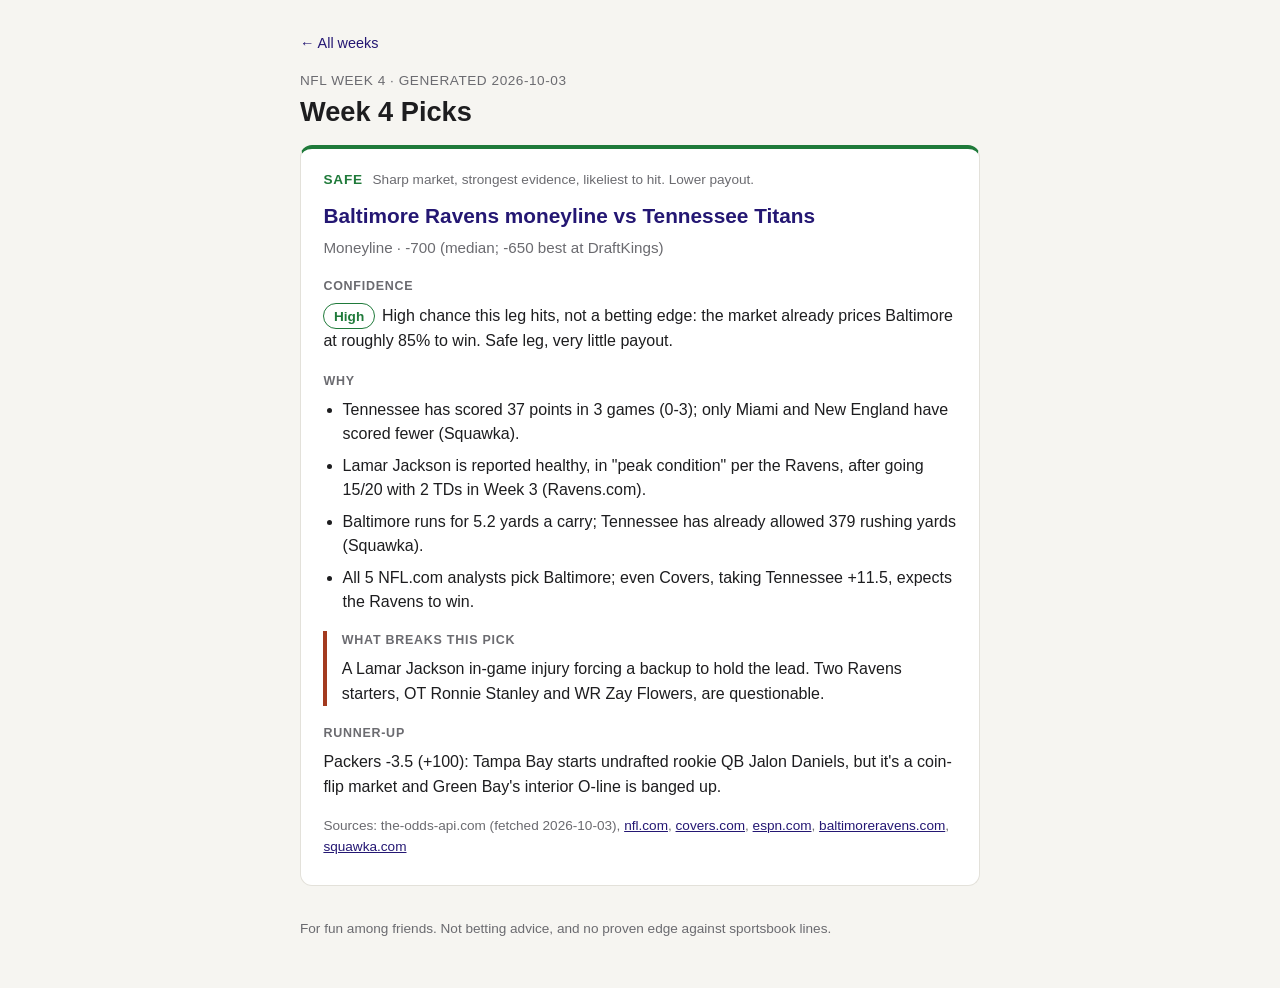
==== week-4.html @ 435d7daa "Update picks site (through week 4)" ====
<!DOCTYPE html>
<html lang="en">
<head>
<meta charset="utf-8">
<meta name="viewport" content="width=device-width, initial-scale=1">
<title>Week 4 Picks · Bozo Parlay Picks</title>
<link rel="stylesheet" href="style.css">
</head>
<body>
<main>
<header>
<p class="crumbs"><a href="index.html">&larr; All weeks</a></p>
<p class="eyebrow">NFL Week 4 · Generated 2026-10-03</p>
<h1>Week 4 Picks</h1>

</header>
<section id="tier-safe" class="card tier-safe">
<div class="tier-head"><span class="tier-label">Safe</span><span class="tier-blurb">Sharp market, strongest evidence, likeliest to hit. Lower payout.</span></div>
<p class="pick">Baltimore Ravens moneyline vs Tennessee Titans</p>
<p class="meta">Moneyline · -700 (median; -650 best at DraftKings)</p>
<h3>Confidence</h3>
<p><span class="badge conf-high">High</span>High chance this leg hits, not a betting edge: the market already prices Baltimore at roughly 85% to win. Safe leg, very little payout.</p>
<h3>Why</h3><ul><li>Tennessee has scored 37 points in 3 games (0-3); only Miami and New England have scored fewer (Squawka).</li><li>Lamar Jackson is reported healthy, in &quot;peak condition&quot; per the Ravens, after going 15/20 with 2 TDs in Week 3 (Ravens.com).</li><li>Baltimore runs for 5.2 yards a carry; Tennessee has already allowed 379 rushing yards (Squawka).</li><li>All 5 NFL.com analysts pick Baltimore; even Covers, taking Tennessee +11.5, expects the Ravens to win.</li></ul>
<div class="risk"><h3>What breaks this pick</h3><p>A Lamar Jackson in-game injury forcing a backup to hold the lead. Two Ravens starters, OT Ronnie Stanley and WR Zay Flowers, are questionable.</p></div>
<h3>Runner-up</h3><p>Packers -3.5 (+100): Tampa Bay starts undrafted rookie QB Jalon Daniels, but it&#x27;s a coin-flip market and Green Bay&#x27;s interior O-line is banged up.</p>
<p class="sources">Sources: the-odds-api.com (fetched 2026-10-03), <a href="https://www.nfl.com/news/nfl-picks-week-4-2026-nfl-season">nfl.com</a>, <a href="https://www.covers.com/nfl/picks-against-the-spread-week-4-2026">covers.com</a>, <a href="https://www.espn.com/nfl/injuries">espn.com</a>, <a href="https://www.baltimoreravens.com/news/lamar-jackson-peak-condition-depth-chart-jonathan-taylor-2026-season-news-notes">baltimoreravens.com</a>, <a href="https://www.squawka.com/en/?p=1497935">squawka.com</a></p>
</section>
<footer>For fun among friends. Not betting advice, and no proven edge against sportsbook lines.</footer>
</main>
</body>
</html>
---- style.css ----
:root {
  --bg: #f6f5f1;
  --card: #ffffff;
  --text: #1d1d1f;
  --muted: #6b6b70;
  --border: #e3e1da;
  --accent: #241773;
  --safe: #1f7a3a;
  --balanced: #8a6100;
  --aggressive: #a33a1f;
  --risk: #a33a1f;
}
@media (prefers-color-scheme: dark) {
  :root {
    --bg: #141416;
    --card: #1e1e22;
    --text: #ececef;
    --muted: #9a9aa2;
    --border: #2e2e34;
    --accent: #a99cf0;
    --safe: #5cc27d;
    --balanced: #e0b54a;
    --aggressive: #f08a6a;
    --risk: #f08a6a;
  }
}
* { box-sizing: border-box; }
body {
  margin: 0;
  padding: 2rem 1rem 3rem;
  background: var(--bg);
  color: var(--text);
  font: 16px/1.55 -apple-system, BlinkMacSystemFont, "Segoe UI", Roboto, Helvetica, Arial, sans-serif;
}
main { max-width: 680px; margin: 0 auto; }
a { color: var(--accent); }
h1 { margin: 0.25rem 0 1rem; font-size: 1.7rem; line-height: 1.25; }
h3 { margin: 1.1rem 0 0.4rem; font-size: 0.78rem; color: var(--muted); text-transform: uppercase; letter-spacing: 0.06em; }
p { margin: 0 0 0.5rem; }
ul { margin: 0; padding-left: 1.2rem; }
li + li { margin-top: 0.4rem; }

.eyebrow { margin: 0; color: var(--muted); font-size: 0.85rem; letter-spacing: 0.04em; text-transform: uppercase; }
.lede { color: var(--muted); max-width: 52ch; margin-bottom: 1.5rem; }
.crumbs { margin-bottom: 1rem; font-size: 0.9rem; }
.crumbs a { text-decoration: none; }

/* Homepage week list */
.weeks { display: grid; gap: 0.75rem; }
.week-card {
  display: flex; flex-wrap: wrap; align-items: center; justify-content: space-between; gap: 0.5rem;
  padding: 1.1rem 1.3rem;
  background: var(--card); border: 1px solid var(--border); border-radius: 12px;
  color: var(--text); text-decoration: none;
  transition: border-color 0.15s, transform 0.15s;
}
.week-card:hover { border-color: var(--accent); transform: translateY(-1px); }
.week-title { font-size: 1.15rem; font-weight: 650; }
.chips { display: flex; gap: 0.35rem; flex-wrap: wrap; }
.chip { font-size: 0.75rem; font-weight: 600; padding: 0.1rem 0.55rem; border-radius: 999px; border: 1.5px solid currentColor; }
.chip.tier-safe { color: var(--safe); }
.chip.tier-balanced { color: var(--balanced); }
.chip.tier-aggressive { color: var(--aggressive); }

/* Week page */
.tiers { display: flex; gap: 1rem; margin-bottom: 1.25rem; font-size: 0.9rem; }
.card {
  background: var(--card); border: 1px solid var(--border); border-top: 4px solid var(--muted);
  border-radius: 12px; padding: 1.25rem 1.4rem; margin-bottom: 1.25rem;
  scroll-margin-top: 1rem;
}
.card.tier-safe { border-top-color: var(--safe); }
.card.tier-balanced { border-top-color: var(--balanced); }
.card.tier-aggressive { border-top-color: var(--aggressive); }
.tier-head { display: flex; flex-wrap: wrap; align-items: baseline; gap: 0.6rem; margin-bottom: 0.6rem; }
.tier-label { font-weight: 700; text-transform: uppercase; letter-spacing: 0.06em; font-size: 0.85rem; }
.tier-safe .tier-label { color: var(--safe); }
.tier-balanced .tier-label { color: var(--balanced); }
.tier-aggressive .tier-label { color: var(--aggressive); }
.tier-blurb { color: var(--muted); font-size: 0.85rem; }
.pick { font-size: 1.3rem; font-weight: 650; color: var(--accent); margin: 0; }
.meta { color: var(--muted); font-size: 0.95rem; margin-top: 0.25rem; }
.badge {
  display: inline-block; padding: 0.1rem 0.6rem; margin-right: 0.45rem;
  border-radius: 999px; font-weight: 650; font-size: 0.85rem; border: 1.5px solid currentColor;
}
.conf-high { color: var(--safe); }
.conf-medium { color: var(--balanced); }
.conf-low { color: var(--aggressive); }
.risk { border-left: 4px solid var(--risk); padding-left: 0.9rem; margin-top: 1rem; }
.risk h3 { margin-top: 0; }
.sources { margin-top: 1rem; font-size: 0.85rem; color: var(--muted); }
.result { font-size: 0.75rem; font-weight: 700; padding: 0.1rem 0.5rem; border-radius: 6px; vertical-align: middle; color: #fff; }
.result-win { background: var(--safe); }
.result-loss { background: var(--aggressive); }
.result-push { background: var(--muted); }

footer { color: var(--muted); font-size: 0.85rem; margin-top: 2rem; }
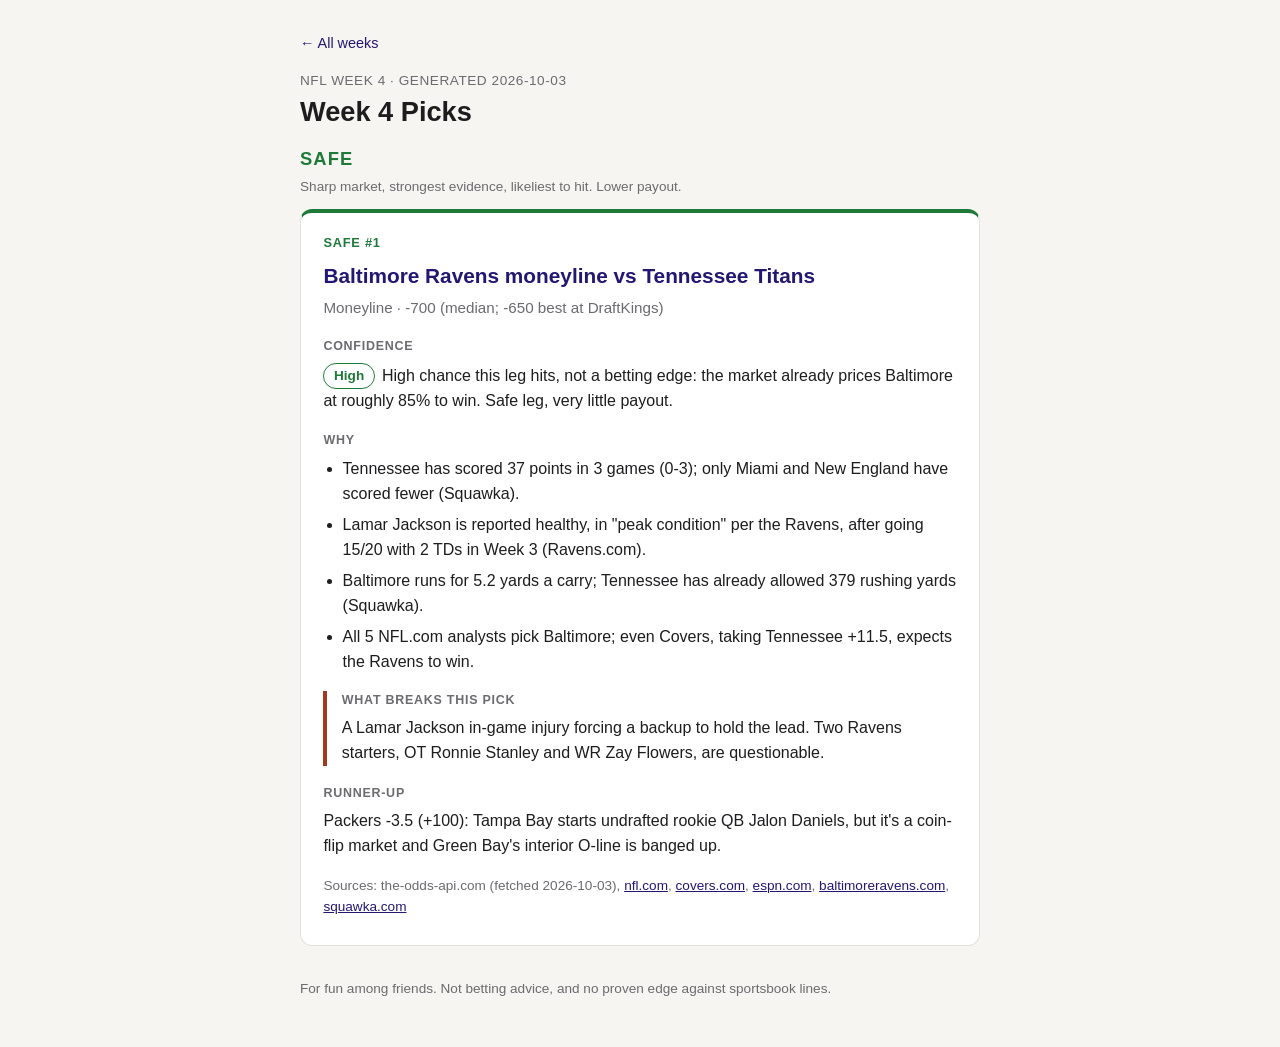
==== commit 7f7ecc01: "Generate 3 ranked picks per risk tier Co-Authored-By: Claude Opus 5.5 <noreply@anthropic.com>" ====
--- a/week-4.html
+++ b/week-4.html
@@ -14,8 +14,10 @@
 <h1>Week 4 Picks</h1>
 
 </header>
-<section id="tier-safe" class="card tier-safe">
-<div class="tier-head"><span class="tier-label">Safe</span><span class="tier-blurb">Sharp market, strongest evidence, likeliest to hit. Lower payout.</span></div>
+<div class="tier-group" id="tier-safe">
+<h2 class="tier-heading tier-safe">Safe <span class="tier-blurb">Sharp market, strongest evidence, likeliest to hit. Lower payout.</span></h2>
+<section class="card tier-safe">
+<p class="tier-label">Safe #1</p>
 <p class="pick">Baltimore Ravens moneyline vs Tennessee Titans</p>
 <p class="meta">Moneyline · -700 (median; -650 best at DraftKings)</p>
 <h3>Confidence</h3>
@@ -25,6 +27,7 @@
 <h3>Runner-up</h3><p>Packers -3.5 (+100): Tampa Bay starts undrafted rookie QB Jalon Daniels, but it&#x27;s a coin-flip market and Green Bay&#x27;s interior O-line is banged up.</p>
 <p class="sources">Sources: the-odds-api.com (fetched 2026-10-03), <a href="https://www.nfl.com/news/nfl-picks-week-4-2026-nfl-season">nfl.com</a>, <a href="https://www.covers.com/nfl/picks-against-the-spread-week-4-2026">covers.com</a>, <a href="https://www.espn.com/nfl/injuries">espn.com</a>, <a href="https://www.baltimoreravens.com/news/lamar-jackson-peak-condition-depth-chart-jonathan-taylor-2026-season-news-notes">baltimoreravens.com</a>, <a href="https://www.squawka.com/en/?p=1497935">squawka.com</a></p>
 </section>
+</div>
 <footer>For fun among friends. Not betting advice, and no proven edge against sportsbook lines.</footer>
 </main>
 </body>
--- a/style.css
+++ b/style.css
@@ -72,11 +72,13 @@
 .card.tier-safe { border-top-color: var(--safe); }
 .card.tier-balanced { border-top-color: var(--balanced); }
 .card.tier-aggressive { border-top-color: var(--aggressive); }
-.tier-head { display: flex; flex-wrap: wrap; align-items: baseline; gap: 0.6rem; margin-bottom: 0.6rem; }
-.tier-label { font-weight: 700; text-transform: uppercase; letter-spacing: 0.06em; font-size: 0.85rem; }
-.tier-safe .tier-label { color: var(--safe); }
-.tier-balanced .tier-label { color: var(--balanced); }
-.tier-aggressive .tier-label { color: var(--aggressive); }
+.tier-group { margin-bottom: 2rem; scroll-margin-top: 1rem; }
+.tier-heading { margin: 0 0 0.75rem; font-size: 1.15rem; text-transform: uppercase; letter-spacing: 0.06em; }
+.tier-heading .tier-blurb { display: block; margin-top: 0.15rem; text-transform: none; letter-spacing: 0; font-weight: 400; }
+.tier-label { margin: 0 0 0.4rem; font-weight: 700; text-transform: uppercase; letter-spacing: 0.06em; font-size: 0.8rem; }
+.tier-safe .tier-label, .tier-heading.tier-safe { color: var(--safe); }
+.tier-balanced .tier-label, .tier-heading.tier-balanced { color: var(--balanced); }
+.tier-aggressive .tier-label, .tier-heading.tier-aggressive { color: var(--aggressive); }
 .tier-blurb { color: var(--muted); font-size: 0.85rem; }
 .pick { font-size: 1.3rem; font-weight: 650; color: var(--accent); margin: 0; }
 .meta { color: var(--muted); font-size: 0.95rem; margin-top: 0.25rem; }
@@ -89,6 +91,9 @@
 .conf-low { color: var(--aggressive); }
 .risk { border-left: 4px solid var(--risk); padding-left: 0.9rem; margin-top: 1rem; }
 .risk h3 { margin-top: 0; }
+.trend { border-left: 4px solid var(--border); padding-left: 0.9rem; margin-top: 1rem; }
+.trend h3 { margin-top: 0; }
+.trend p { color: var(--muted); }
 .sources { margin-top: 1rem; font-size: 0.85rem; color: var(--muted); }
 .result { font-size: 0.75rem; font-weight: 700; padding: 0.1rem 0.5rem; border-radius: 6px; vertical-align: middle; color: #fff; }
 .result-win { background: var(--safe); }
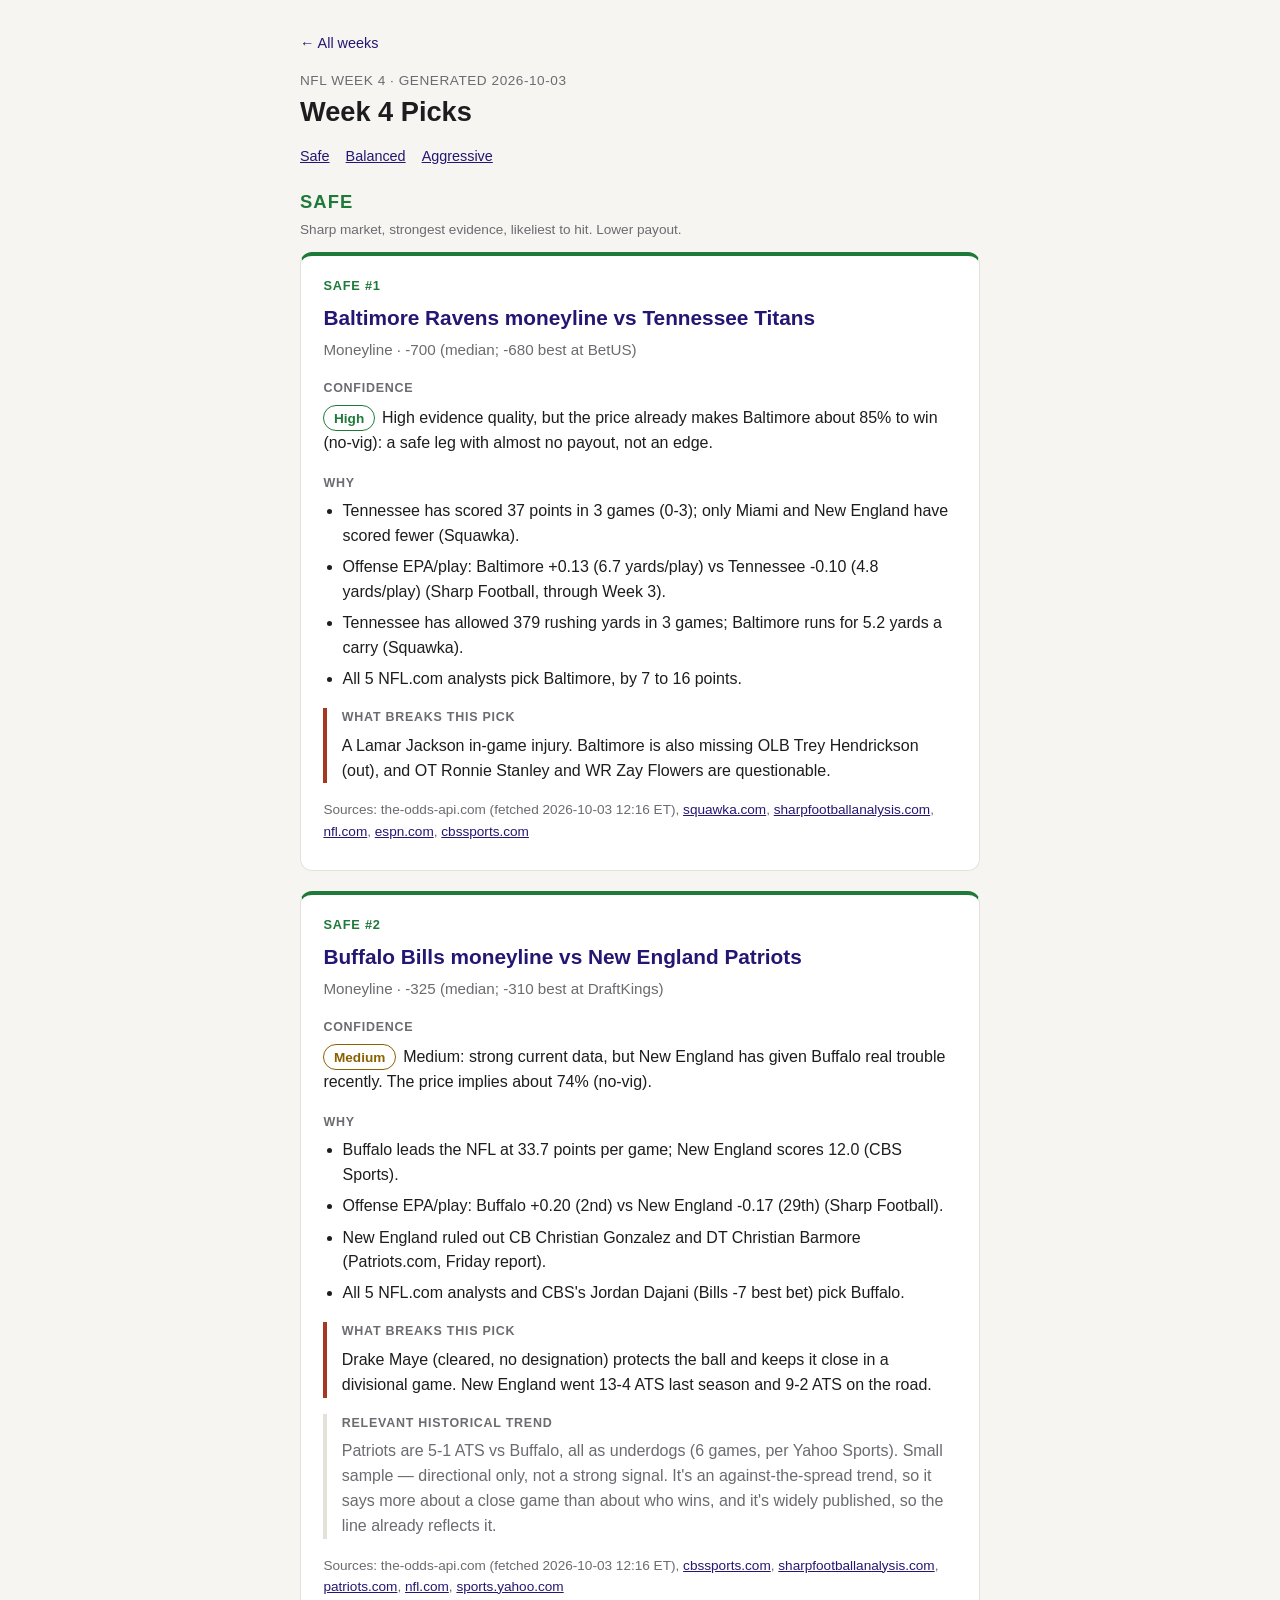
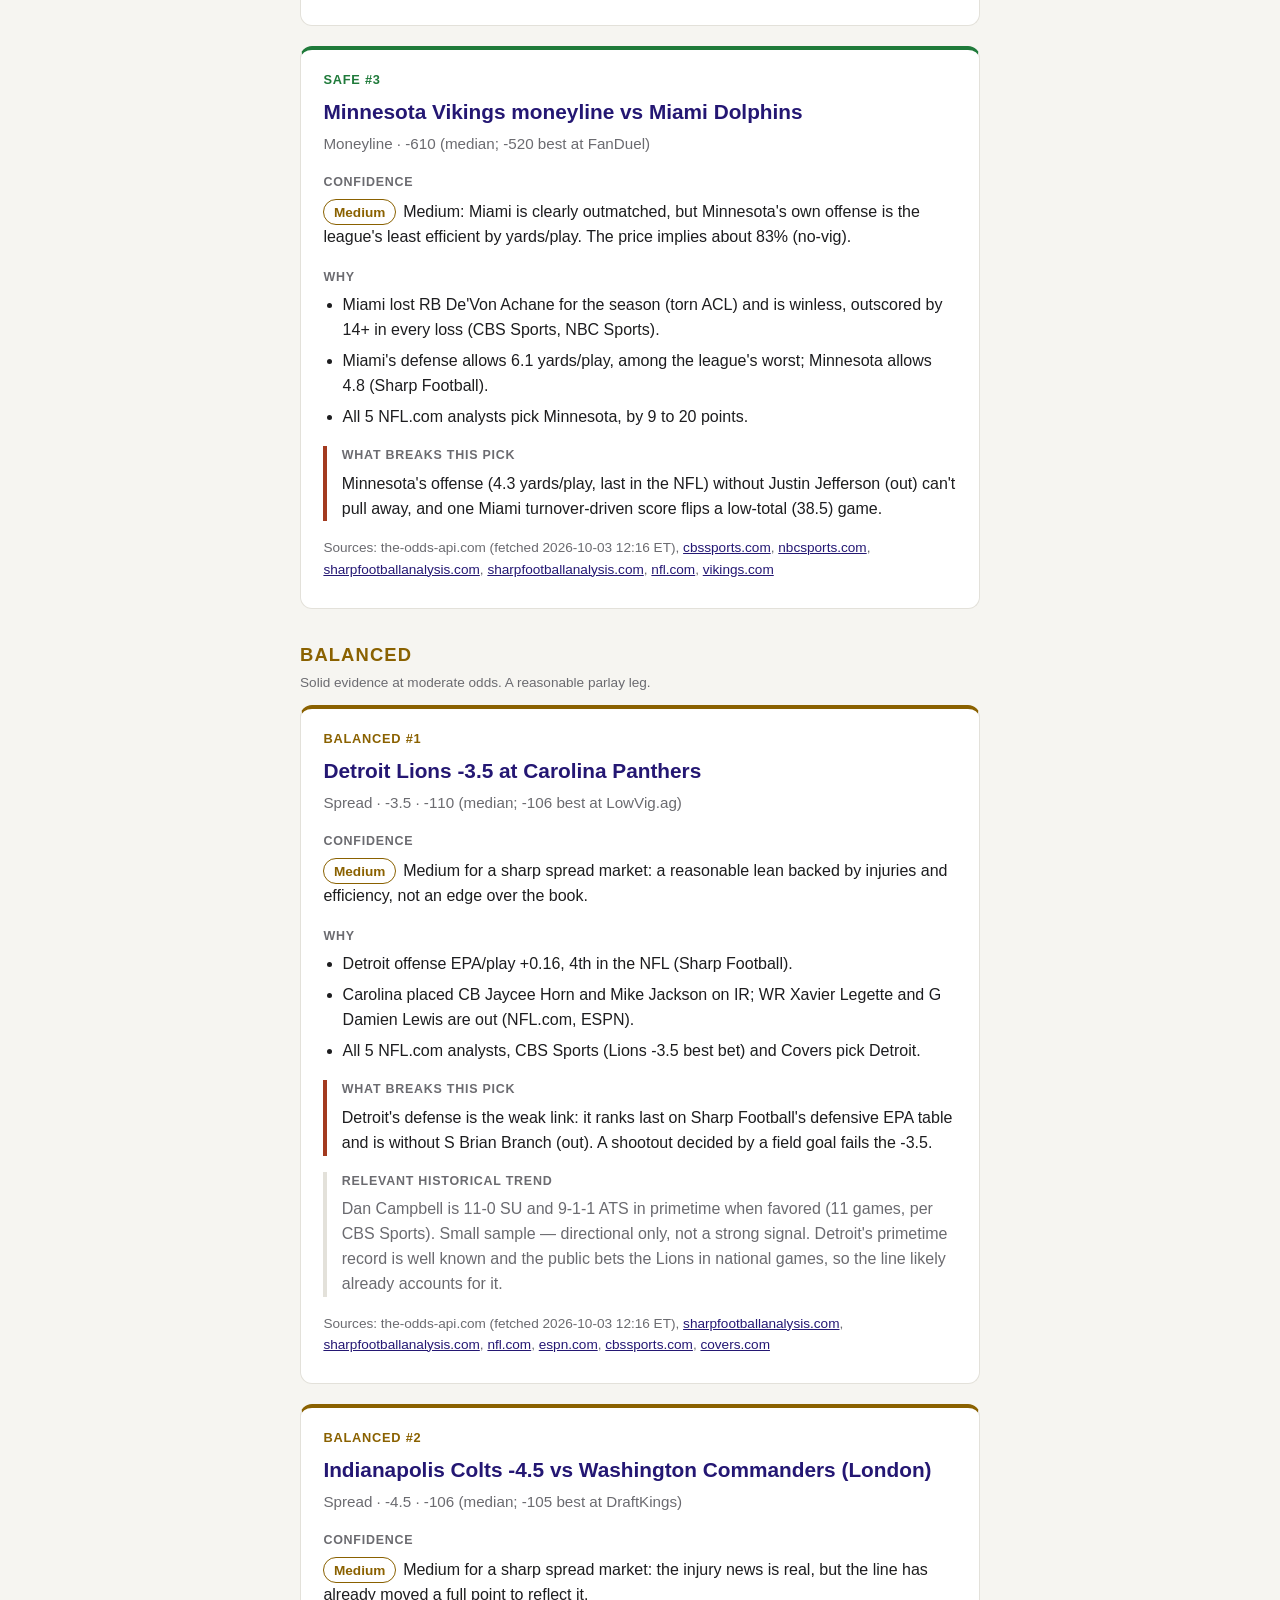
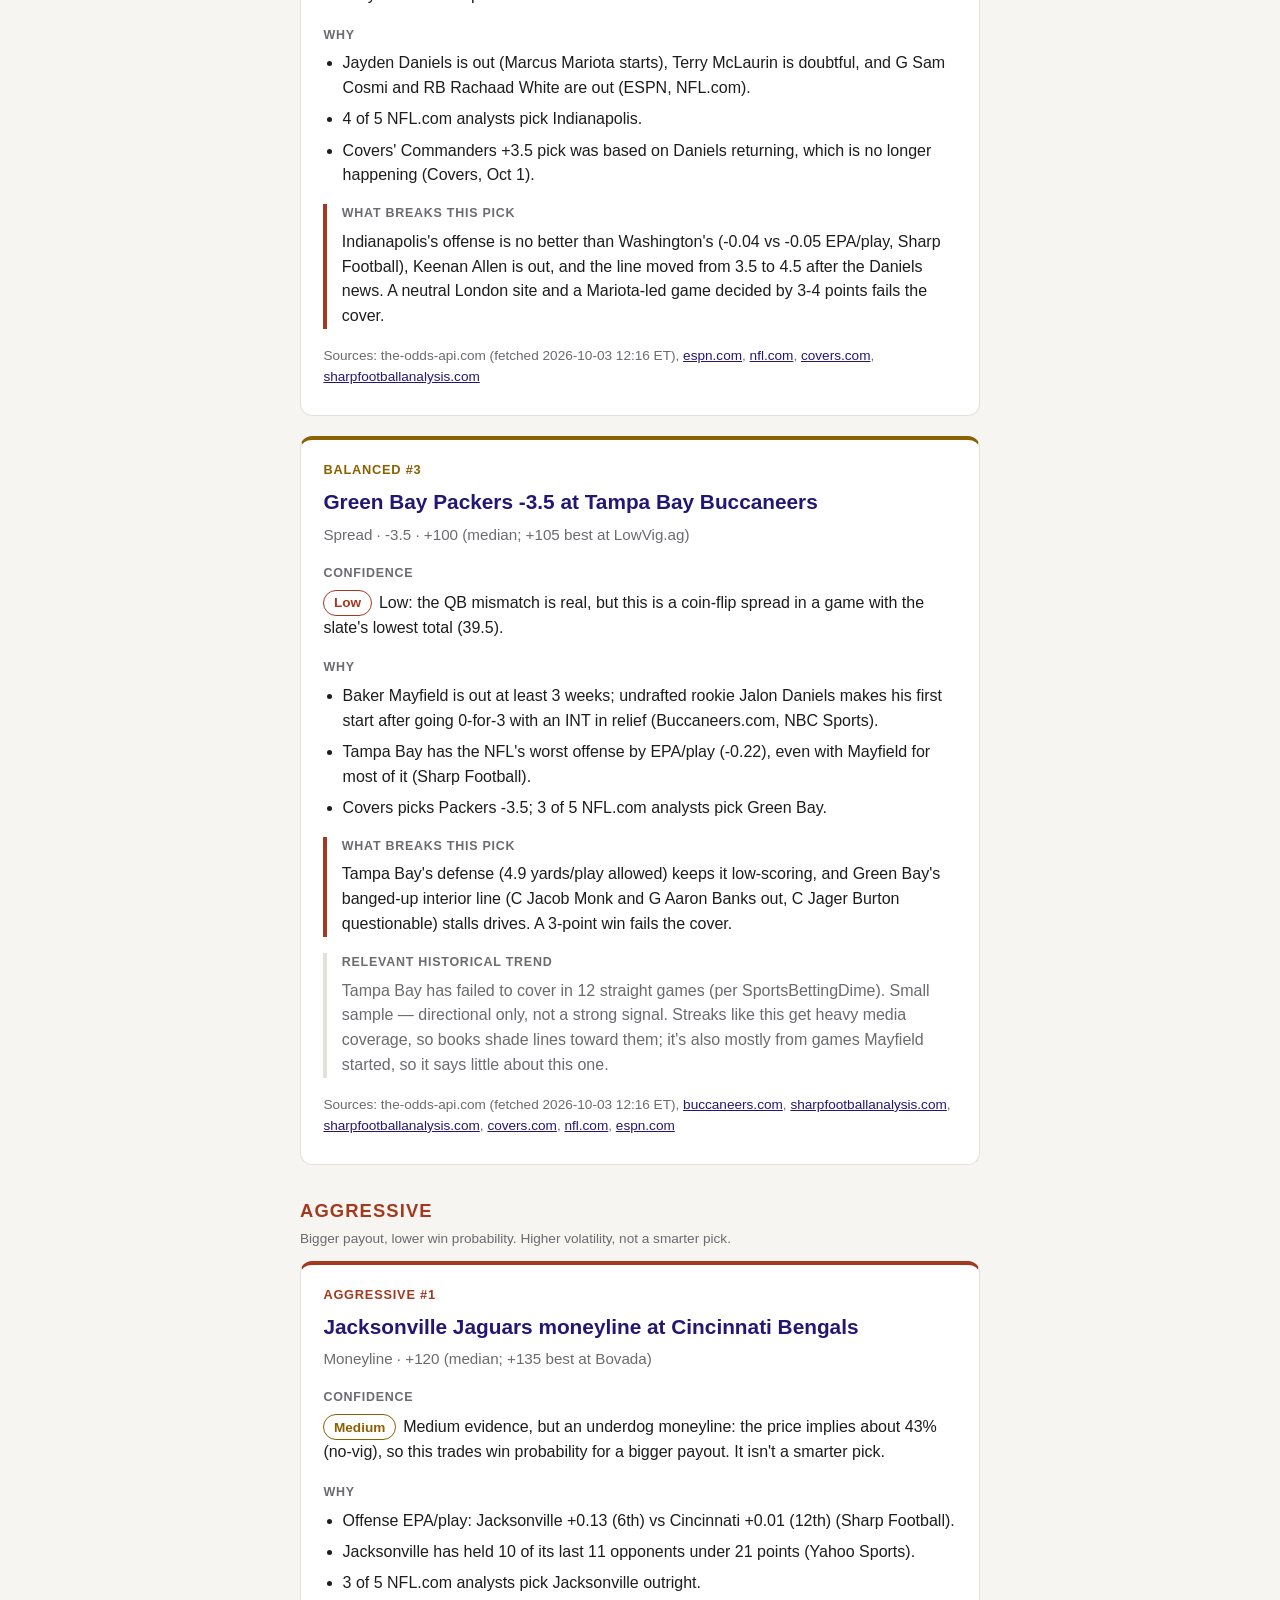
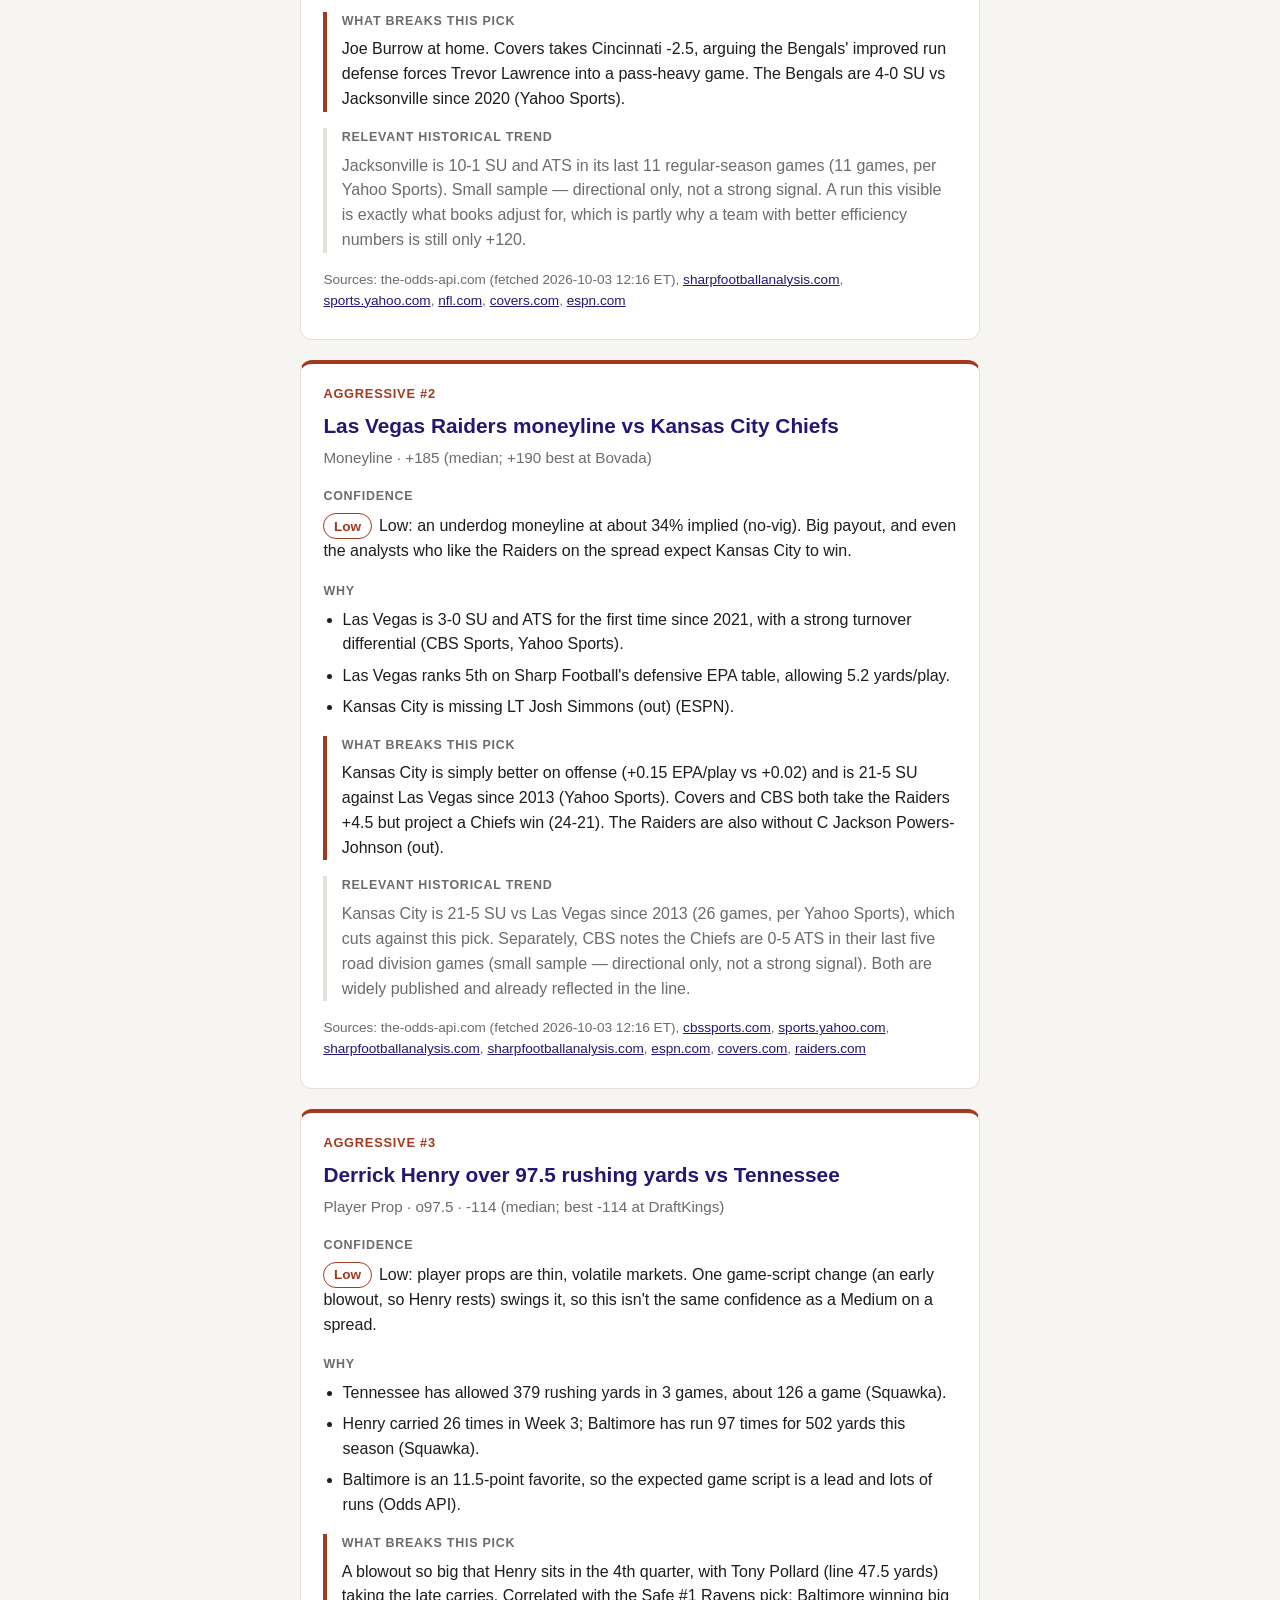
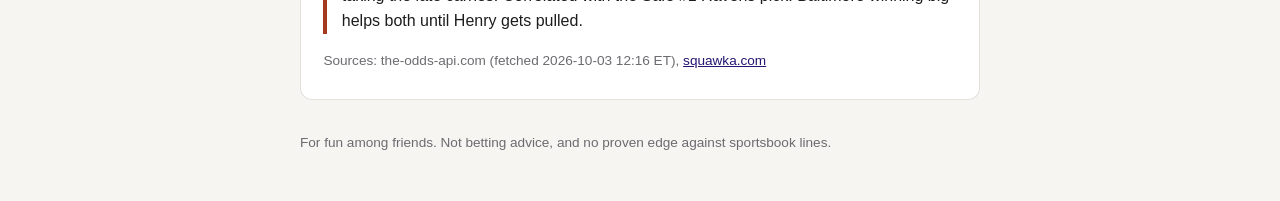
==== commit 3af3643f: "Update picks site (through week 4) Co-Authored-By: Claude Opus 5.5 <noreply@anthropic.com>" ====
--- a/week-4.html
+++ b/week-4.html
@@ -12,20 +12,110 @@
 <p class="crumbs"><a href="index.html">&larr; All weeks</a></p>
 <p class="eyebrow">NFL Week 4 · Generated 2026-10-03</p>
 <h1>Week 4 Picks</h1>
-
+<nav class="tiers"><a href="#tier-safe">Safe</a><a href="#tier-balanced">Balanced</a><a href="#tier-aggressive">Aggressive</a></nav>
 </header>
 <div class="tier-group" id="tier-safe">
 <h2 class="tier-heading tier-safe">Safe <span class="tier-blurb">Sharp market, strongest evidence, likeliest to hit. Lower payout.</span></h2>
 <section class="card tier-safe">
 <p class="tier-label">Safe #1</p>
 <p class="pick">Baltimore Ravens moneyline vs Tennessee Titans</p>
-<p class="meta">Moneyline · -700 (median; -650 best at DraftKings)</p>
+<p class="meta">Moneyline · -700 (median; -680 best at BetUS)</p>
 <h3>Confidence</h3>
-<p><span class="badge conf-high">High</span>High chance this leg hits, not a betting edge: the market already prices Baltimore at roughly 85% to win. Safe leg, very little payout.</p>
-<h3>Why</h3><ul><li>Tennessee has scored 37 points in 3 games (0-3); only Miami and New England have scored fewer (Squawka).</li><li>Lamar Jackson is reported healthy, in &quot;peak condition&quot; per the Ravens, after going 15/20 with 2 TDs in Week 3 (Ravens.com).</li><li>Baltimore runs for 5.2 yards a carry; Tennessee has already allowed 379 rushing yards (Squawka).</li><li>All 5 NFL.com analysts pick Baltimore; even Covers, taking Tennessee +11.5, expects the Ravens to win.</li></ul>
-<div class="risk"><h3>What breaks this pick</h3><p>A Lamar Jackson in-game injury forcing a backup to hold the lead. Two Ravens starters, OT Ronnie Stanley and WR Zay Flowers, are questionable.</p></div>
-<h3>Runner-up</h3><p>Packers -3.5 (+100): Tampa Bay starts undrafted rookie QB Jalon Daniels, but it&#x27;s a coin-flip market and Green Bay&#x27;s interior O-line is banged up.</p>
-<p class="sources">Sources: the-odds-api.com (fetched 2026-10-03), <a href="https://www.nfl.com/news/nfl-picks-week-4-2026-nfl-season">nfl.com</a>, <a href="https://www.covers.com/nfl/picks-against-the-spread-week-4-2026">covers.com</a>, <a href="https://www.espn.com/nfl/injuries">espn.com</a>, <a href="https://www.baltimoreravens.com/news/lamar-jackson-peak-condition-depth-chart-jonathan-taylor-2026-season-news-notes">baltimoreravens.com</a>, <a href="https://www.squawka.com/en/?p=1497935">squawka.com</a></p>
+<p><span class="badge conf-high">High</span>High evidence quality, but the price already makes Baltimore about 85% to win (no-vig): a safe leg with almost no payout, not an edge.</p>
+<h3>Why</h3><ul><li>Tennessee has scored 37 points in 3 games (0-3); only Miami and New England have scored fewer (Squawka).</li><li>Offense EPA/play: Baltimore +0.13 (6.7 yards/play) vs Tennessee -0.10 (4.8 yards/play) (Sharp Football, through Week 3).</li><li>Tennessee has allowed 379 rushing yards in 3 games; Baltimore runs for 5.2 yards a carry (Squawka).</li><li>All 5 NFL.com analysts pick Baltimore, by 7 to 16 points.</li></ul>
+<div class="risk"><h3>What breaks this pick</h3><p>A Lamar Jackson in-game injury. Baltimore is also missing OLB Trey Hendrickson (out), and OT Ronnie Stanley and WR Zay Flowers are questionable.</p></div>
+<p class="sources">Sources: the-odds-api.com (fetched 2026-10-03 12:16 ET), <a href="https://www.squawka.com/en/?p=1497935">squawka.com</a>, <a href="https://www.sharpfootballanalysis.com/stats-nfl/nfl-offensive-stats/">sharpfootballanalysis.com</a>, <a href="https://www.nfl.com/news/nfl-picks-week-4-2026-nfl-season">nfl.com</a>, <a href="https://www.espn.com/nfl/injuries">espn.com</a>, <a href="https://www.cbssports.com/nfl/news/nfl-week-4-injury-report-justin-jefferson-aaron-donald-terry-mclaurin/">cbssports.com</a></p>
+</section>
+<section class="card tier-safe">
+<p class="tier-label">Safe #2</p>
+<p class="pick">Buffalo Bills moneyline vs New England Patriots</p>
+<p class="meta">Moneyline · -325 (median; -310 best at DraftKings)</p>
+<h3>Confidence</h3>
+<p><span class="badge conf-medium">Medium</span>Medium: strong current data, but New England has given Buffalo real trouble recently. The price implies about 74% (no-vig).</p>
+<h3>Why</h3><ul><li>Buffalo leads the NFL at 33.7 points per game; New England scores 12.0 (CBS Sports).</li><li>Offense EPA/play: Buffalo +0.20 (2nd) vs New England -0.17 (29th) (Sharp Football).</li><li>New England ruled out CB Christian Gonzalez and DT Christian Barmore (Patriots.com, Friday report).</li><li>All 5 NFL.com analysts and CBS&#x27;s Jordan Dajani (Bills -7 best bet) pick Buffalo.</li></ul>
+<div class="risk"><h3>What breaks this pick</h3><p>Drake Maye (cleared, no designation) protects the ball and keeps it close in a divisional game. New England went 13-4 ATS last season and 9-2 ATS on the road.</p></div>
+<div class="trend"><h3>Relevant historical trend</h3><p>Patriots are 5-1 ATS vs Buffalo, all as underdogs (6 games, per Yahoo Sports). Small sample — directional only, not a strong signal. It&#x27;s an against-the-spread trend, so it says more about a close game than about who wins, and it&#x27;s widely published, so the line already reflects it.</p></div>
+<p class="sources">Sources: the-odds-api.com (fetched 2026-10-03 12:16 ET), <a href="https://www.cbssports.com/nfl/news/nfl-week-4-picks-odds-best-bets-chiefs-vegas-lions-panthers/">cbssports.com</a>, <a href="https://www.sharpfootballanalysis.com/stats-nfl/nfl-offensive-stats/">sharpfootballanalysis.com</a>, <a href="https://www.patriots.com/news/injury-report-analysis-patriots-rule-out-christian-gonzalez-and-christian-barmore-for-sunday-s-week-4-matchup-vs-bills">patriots.com</a>, <a href="https://www.nfl.com/news/nfl-picks-week-4-2026-nfl-season">nfl.com</a>, <a href="https://sports.yahoo.com/nfl/betting/article/nfl-betting-odds-lines-betting-trends-to-know-for-week-4s-biggest-games-205616693.html">sports.yahoo.com</a></p>
+</section>
+<section class="card tier-safe">
+<p class="tier-label">Safe #3</p>
+<p class="pick">Minnesota Vikings moneyline vs Miami Dolphins</p>
+<p class="meta">Moneyline · -610 (median; -520 best at FanDuel)</p>
+<h3>Confidence</h3>
+<p><span class="badge conf-medium">Medium</span>Medium: Miami is clearly outmatched, but Minnesota&#x27;s own offense is the league&#x27;s least efficient by yards/play. The price implies about 83% (no-vig).</p>
+<h3>Why</h3><ul><li>Miami lost RB De&#x27;Von Achane for the season (torn ACL) and is winless, outscored by 14+ in every loss (CBS Sports, NBC Sports).</li><li>Miami&#x27;s defense allows 6.1 yards/play, among the league&#x27;s worst; Minnesota allows 4.8 (Sharp Football).</li><li>All 5 NFL.com analysts pick Minnesota, by 9 to 20 points.</li></ul>
+<div class="risk"><h3>What breaks this pick</h3><p>Minnesota&#x27;s offense (4.3 yards/play, last in the NFL) without Justin Jefferson (out) can&#x27;t pull away, and one Miami turnover-driven score flips a low-total (38.5) game.</p></div>
+<p class="sources">Sources: the-odds-api.com (fetched 2026-10-03 12:16 ET), <a href="https://www.cbssports.com/nfl/news/nfl-week-4-picks-odds-best-bets-chiefs-vegas-lions-panthers/">cbssports.com</a>, <a href="https://www.nbcsports.com/fantasy/football/news/2026-nfl-week-4-injury-report-achane-acl-baker-thumb-jefferson-ankle-breece-hall-quad-and-more">nbcsports.com</a>, <a href="https://www.sharpfootballanalysis.com/stats-nfl/nfl-offensive-stats/">sharpfootballanalysis.com</a>, <a href="https://www.sharpfootballanalysis.com/stats-nfl/nfl-defensive-stats/">sharpfootballanalysis.com</a>, <a href="https://www.nfl.com/news/nfl-picks-week-4-2026-nfl-season">nfl.com</a>, <a href="https://www.vikings.com/news/dolphins-injury-report-week-4-2026-nfl-season">vikings.com</a></p>
+</section>
+</div>
+<div class="tier-group" id="tier-balanced">
+<h2 class="tier-heading tier-balanced">Balanced <span class="tier-blurb">Solid evidence at moderate odds. A reasonable parlay leg.</span></h2>
+<section class="card tier-balanced">
+<p class="tier-label">Balanced #1</p>
+<p class="pick">Detroit Lions -3.5 at Carolina Panthers</p>
+<p class="meta">Spread · -3.5 · -110 (median; -106 best at LowVig.ag)</p>
+<h3>Confidence</h3>
+<p><span class="badge conf-medium">Medium</span>Medium for a sharp spread market: a reasonable lean backed by injuries and efficiency, not an edge over the book.</p>
+<h3>Why</h3><ul><li>Detroit offense EPA/play +0.16, 4th in the NFL (Sharp Football).</li><li>Carolina placed CB Jaycee Horn and Mike Jackson on IR; WR Xavier Legette and G Damien Lewis are out (NFL.com, ESPN).</li><li>All 5 NFL.com analysts, CBS Sports (Lions -3.5 best bet) and Covers pick Detroit.</li></ul>
+<div class="risk"><h3>What breaks this pick</h3><p>Detroit&#x27;s defense is the weak link: it ranks last on Sharp Football&#x27;s defensive EPA table and is without S Brian Branch (out). A shootout decided by a field goal fails the -3.5.</p></div>
+<div class="trend"><h3>Relevant historical trend</h3><p>Dan Campbell is 11-0 SU and 9-1-1 ATS in primetime when favored (11 games, per CBS Sports). Small sample — directional only, not a strong signal. Detroit&#x27;s primetime record is well known and the public bets the Lions in national games, so the line likely already accounts for it.</p></div>
+<p class="sources">Sources: the-odds-api.com (fetched 2026-10-03 12:16 ET), <a href="https://www.sharpfootballanalysis.com/stats-nfl/nfl-offensive-stats/">sharpfootballanalysis.com</a>, <a href="https://www.sharpfootballanalysis.com/stats-nfl/nfl-defensive-stats/">sharpfootballanalysis.com</a>, <a href="https://www.nfl.com/news/nfl-picks-week-4-2026-nfl-season">nfl.com</a>, <a href="https://www.espn.com/nfl/injuries">espn.com</a>, <a href="https://www.cbssports.com/nfl/news/nfl-week-4-picks-odds-best-bets-chiefs-vegas-lions-panthers/">cbssports.com</a>, <a href="https://www.covers.com/nfl/picks-against-the-spread-week-4-2026">covers.com</a></p>
+</section>
+<section class="card tier-balanced">
+<p class="tier-label">Balanced #2</p>
+<p class="pick">Indianapolis Colts -4.5 vs Washington Commanders (London)</p>
+<p class="meta">Spread · -4.5 · -106 (median; -105 best at DraftKings)</p>
+<h3>Confidence</h3>
+<p><span class="badge conf-medium">Medium</span>Medium for a sharp spread market: the injury news is real, but the line has already moved a full point to reflect it.</p>
+<h3>Why</h3><ul><li>Jayden Daniels is out (Marcus Mariota starts), Terry McLaurin is doubtful, and G Sam Cosmi and RB Rachaad White are out (ESPN, NFL.com).</li><li>4 of 5 NFL.com analysts pick Indianapolis.</li><li>Covers&#x27; Commanders +3.5 pick was based on Daniels returning, which is no longer happening (Covers, Oct 1).</li></ul>
+<div class="risk"><h3>What breaks this pick</h3><p>Indianapolis&#x27;s offense is no better than Washington&#x27;s (-0.04 vs -0.05 EPA/play, Sharp Football), Keenan Allen is out, and the line moved from 3.5 to 4.5 after the Daniels news. A neutral London site and a Mariota-led game decided by 3-4 points fails the cover.</p></div>
+<p class="sources">Sources: the-odds-api.com (fetched 2026-10-03 12:16 ET), <a href="https://www.espn.com/nfl/injuries">espn.com</a>, <a href="https://www.nfl.com/news/nfl-picks-week-4-2026-nfl-season">nfl.com</a>, <a href="https://www.covers.com/nfl/picks-against-the-spread-week-4-2026">covers.com</a>, <a href="https://www.sharpfootballanalysis.com/stats-nfl/nfl-offensive-stats/">sharpfootballanalysis.com</a></p>
+</section>
+<section class="card tier-balanced">
+<p class="tier-label">Balanced #3</p>
+<p class="pick">Green Bay Packers -3.5 at Tampa Bay Buccaneers</p>
+<p class="meta">Spread · -3.5 · +100 (median; +105 best at LowVig.ag)</p>
+<h3>Confidence</h3>
+<p><span class="badge conf-low">Low</span>Low: the QB mismatch is real, but this is a coin-flip spread in a game with the slate&#x27;s lowest total (39.5).</p>
+<h3>Why</h3><ul><li>Baker Mayfield is out at least 3 weeks; undrafted rookie Jalon Daniels makes his first start after going 0-for-3 with an INT in relief (Buccaneers.com, NBC Sports).</li><li>Tampa Bay has the NFL&#x27;s worst offense by EPA/play (-0.22), even with Mayfield for most of it (Sharp Football).</li><li>Covers picks Packers -3.5; 3 of 5 NFL.com analysts pick Green Bay.</li></ul>
+<div class="risk"><h3>What breaks this pick</h3><p>Tampa Bay&#x27;s defense (4.9 yards/play allowed) keeps it low-scoring, and Green Bay&#x27;s banged-up interior line (C Jacob Monk and G Aaron Banks out, C Jager Burton questionable) stalls drives. A 3-point win fails the cover.</p></div>
+<div class="trend"><h3>Relevant historical trend</h3><p>Tampa Bay has failed to cover in 12 straight games (per SportsBettingDime). Small sample — directional only, not a strong signal. Streaks like this get heavy media coverage, so books shade lines toward them; it&#x27;s also mostly from games Mayfield started, so it says little about this one.</p></div>
+<p class="sources">Sources: the-odds-api.com (fetched 2026-10-03 12:16 ET), <a href="https://www.buccaneers.com/news/baker-mayfield-three-weeks-minimum-thumb-injury-update">buccaneers.com</a>, <a href="https://www.sharpfootballanalysis.com/stats-nfl/nfl-offensive-stats/">sharpfootballanalysis.com</a>, <a href="https://www.sharpfootballanalysis.com/stats-nfl/nfl-defensive-stats/">sharpfootballanalysis.com</a>, <a href="https://www.covers.com/nfl/picks-against-the-spread-week-4-2026">covers.com</a>, <a href="https://www.nfl.com/news/nfl-picks-week-4-2026-nfl-season">nfl.com</a>, <a href="https://www.espn.com/nfl/injuries">espn.com</a></p>
+</section>
+</div>
+<div class="tier-group" id="tier-aggressive">
+<h2 class="tier-heading tier-aggressive">Aggressive <span class="tier-blurb">Bigger payout, lower win probability. Higher volatility, not a smarter pick.</span></h2>
+<section class="card tier-aggressive">
+<p class="tier-label">Aggressive #1</p>
+<p class="pick">Jacksonville Jaguars moneyline at Cincinnati Bengals</p>
+<p class="meta">Moneyline · +120 (median; +135 best at Bovada)</p>
+<h3>Confidence</h3>
+<p><span class="badge conf-medium">Medium</span>Medium evidence, but an underdog moneyline: the price implies about 43% (no-vig), so this trades win probability for a bigger payout. It isn&#x27;t a smarter pick.</p>
+<h3>Why</h3><ul><li>Offense EPA/play: Jacksonville +0.13 (6th) vs Cincinnati +0.01 (12th) (Sharp Football).</li><li>Jacksonville has held 10 of its last 11 opponents under 21 points (Yahoo Sports).</li><li>3 of 5 NFL.com analysts pick Jacksonville outright.</li></ul>
+<div class="risk"><h3>What breaks this pick</h3><p>Joe Burrow at home. Covers takes Cincinnati -2.5, arguing the Bengals&#x27; improved run defense forces Trevor Lawrence into a pass-heavy game. The Bengals are 4-0 SU vs Jacksonville since 2020 (Yahoo Sports).</p></div>
+<div class="trend"><h3>Relevant historical trend</h3><p>Jacksonville is 10-1 SU and ATS in its last 11 regular-season games (11 games, per Yahoo Sports). Small sample — directional only, not a strong signal. A run this visible is exactly what books adjust for, which is partly why a team with better efficiency numbers is still only +120.</p></div>
+<p class="sources">Sources: the-odds-api.com (fetched 2026-10-03 12:16 ET), <a href="https://www.sharpfootballanalysis.com/stats-nfl/nfl-offensive-stats/">sharpfootballanalysis.com</a>, <a href="https://sports.yahoo.com/nfl/betting/article/nfl-betting-odds-lines-betting-trends-to-know-for-week-4s-biggest-games-205616693.html">sports.yahoo.com</a>, <a href="https://www.nfl.com/news/nfl-picks-week-4-2026-nfl-season">nfl.com</a>, <a href="https://www.covers.com/nfl/picks-against-the-spread-week-4-2026">covers.com</a>, <a href="https://www.espn.com/nfl/injuries">espn.com</a></p>
+</section>
+<section class="card tier-aggressive">
+<p class="tier-label">Aggressive #2</p>
+<p class="pick">Las Vegas Raiders moneyline vs Kansas City Chiefs</p>
+<p class="meta">Moneyline · +185 (median; +190 best at Bovada)</p>
+<h3>Confidence</h3>
+<p><span class="badge conf-low">Low</span>Low: an underdog moneyline at about 34% implied (no-vig). Big payout, and even the analysts who like the Raiders on the spread expect Kansas City to win.</p>
+<h3>Why</h3><ul><li>Las Vegas is 3-0 SU and ATS for the first time since 2021, with a strong turnover differential (CBS Sports, Yahoo Sports).</li><li>Las Vegas ranks 5th on Sharp Football&#x27;s defensive EPA table, allowing 5.2 yards/play.</li><li>Kansas City is missing LT Josh Simmons (out) (ESPN).</li></ul>
+<div class="risk"><h3>What breaks this pick</h3><p>Kansas City is simply better on offense (+0.15 EPA/play vs +0.02) and is 21-5 SU against Las Vegas since 2013 (Yahoo Sports). Covers and CBS both take the Raiders +4.5 but project a Chiefs win (24-21). The Raiders are also without C Jackson Powers-Johnson (out).</p></div>
+<div class="trend"><h3>Relevant historical trend</h3><p>Kansas City is 21-5 SU vs Las Vegas since 2013 (26 games, per Yahoo Sports), which cuts against this pick. Separately, CBS notes the Chiefs are 0-5 ATS in their last five road division games (small sample — directional only, not a strong signal). Both are widely published and already reflected in the line.</p></div>
+<p class="sources">Sources: the-odds-api.com (fetched 2026-10-03 12:16 ET), <a href="https://www.cbssports.com/nfl/news/nfl-week-4-picks-odds-best-bets-chiefs-vegas-lions-panthers/">cbssports.com</a>, <a href="https://sports.yahoo.com/nfl/betting/article/nfl-betting-odds-lines-betting-trends-to-know-for-week-4s-biggest-games-205616693.html">sports.yahoo.com</a>, <a href="https://www.sharpfootballanalysis.com/stats-nfl/nfl-offensive-stats/">sharpfootballanalysis.com</a>, <a href="https://www.sharpfootballanalysis.com/stats-nfl/nfl-defensive-stats/">sharpfootballanalysis.com</a>, <a href="https://www.espn.com/nfl/injuries">espn.com</a>, <a href="https://www.covers.com/nfl/picks-against-the-spread-week-4-2026">covers.com</a>, <a href="https://www.raiders.com/news/las-vegas-raiders-kansas-city-chiefs-week-4-injury-report-2026-season-nfl">raiders.com</a></p>
+</section>
+<section class="card tier-aggressive">
+<p class="tier-label">Aggressive #3</p>
+<p class="pick">Derrick Henry over 97.5 rushing yards vs Tennessee</p>
+<p class="meta">Player Prop · o97.5 · -114 (median; best -114 at DraftKings)</p>
+<h3>Confidence</h3>
+<p><span class="badge conf-low">Low</span>Low: player props are thin, volatile markets. One game-script change (an early blowout, so Henry rests) swings it, so this isn&#x27;t the same confidence as a Medium on a spread.</p>
+<h3>Why</h3><ul><li>Tennessee has allowed 379 rushing yards in 3 games, about 126 a game (Squawka).</li><li>Henry carried 26 times in Week 3; Baltimore has run 97 times for 502 yards this season (Squawka).</li><li>Baltimore is an 11.5-point favorite, so the expected game script is a lead and lots of runs (Odds API).</li></ul>
+<div class="risk"><h3>What breaks this pick</h3><p>A blowout so big that Henry sits in the 4th quarter, with Tony Pollard (line 47.5 yards) taking the late carries. Correlated with the Safe #1 Ravens pick: Baltimore winning big helps both until Henry gets pulled.</p></div>
+<p class="sources">Sources: the-odds-api.com (fetched 2026-10-03 12:16 ET), <a href="https://www.squawka.com/en/?p=1497935">squawka.com</a></p>
 </section>
 </div>
 <footer>For fun among friends. Not betting advice, and no proven edge against sportsbook lines.</footer>
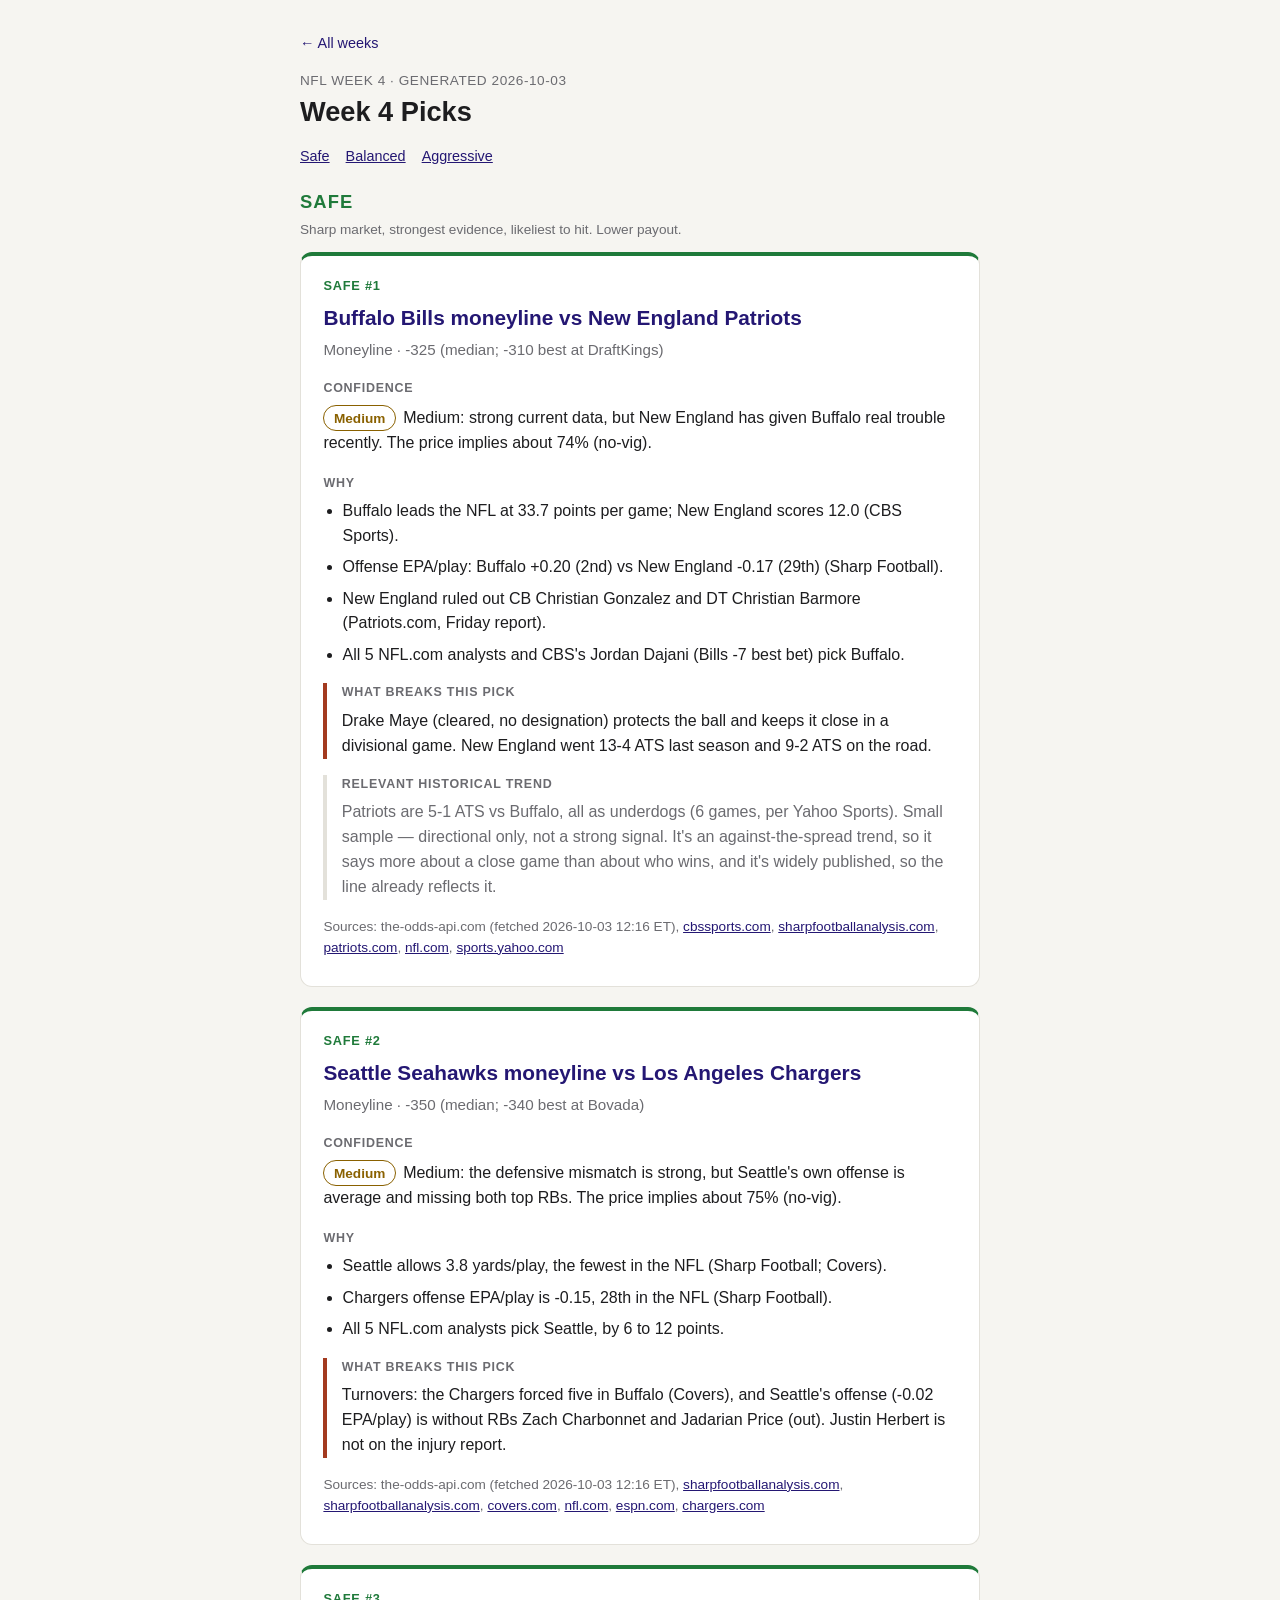
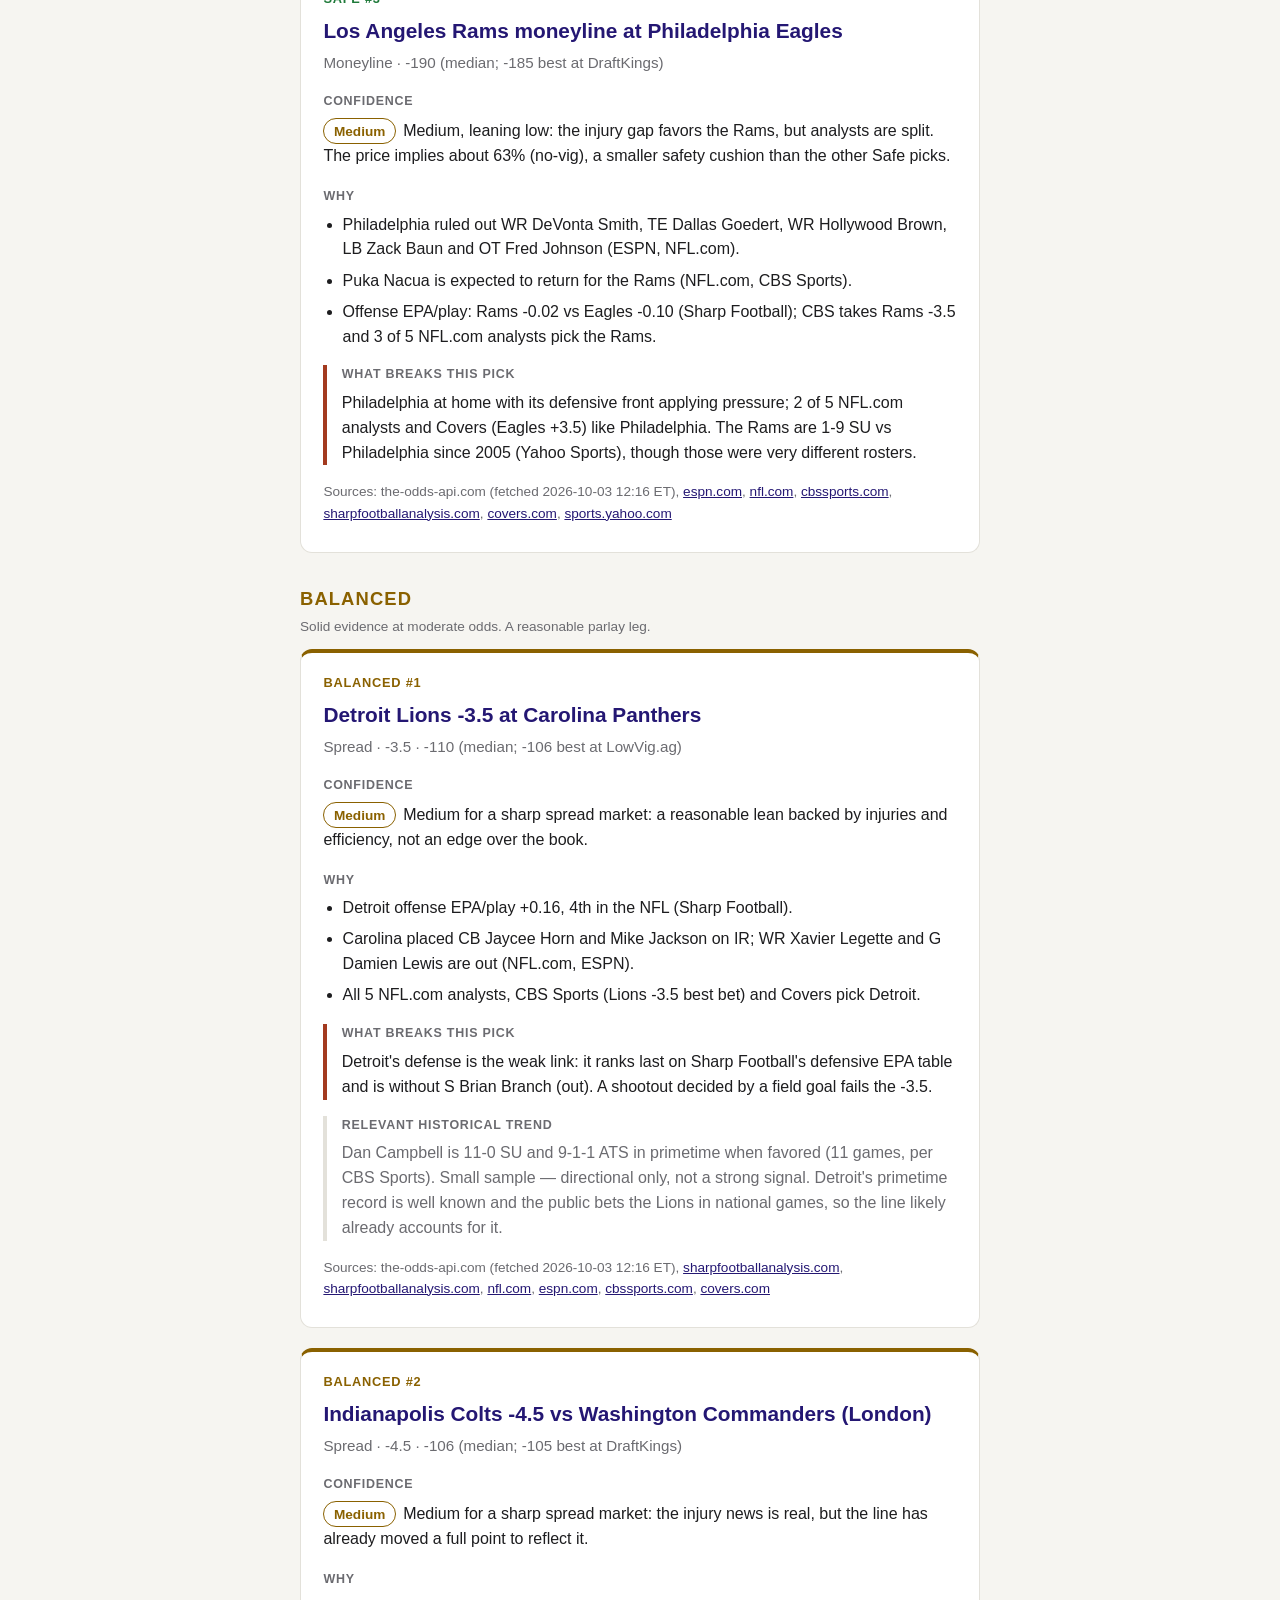
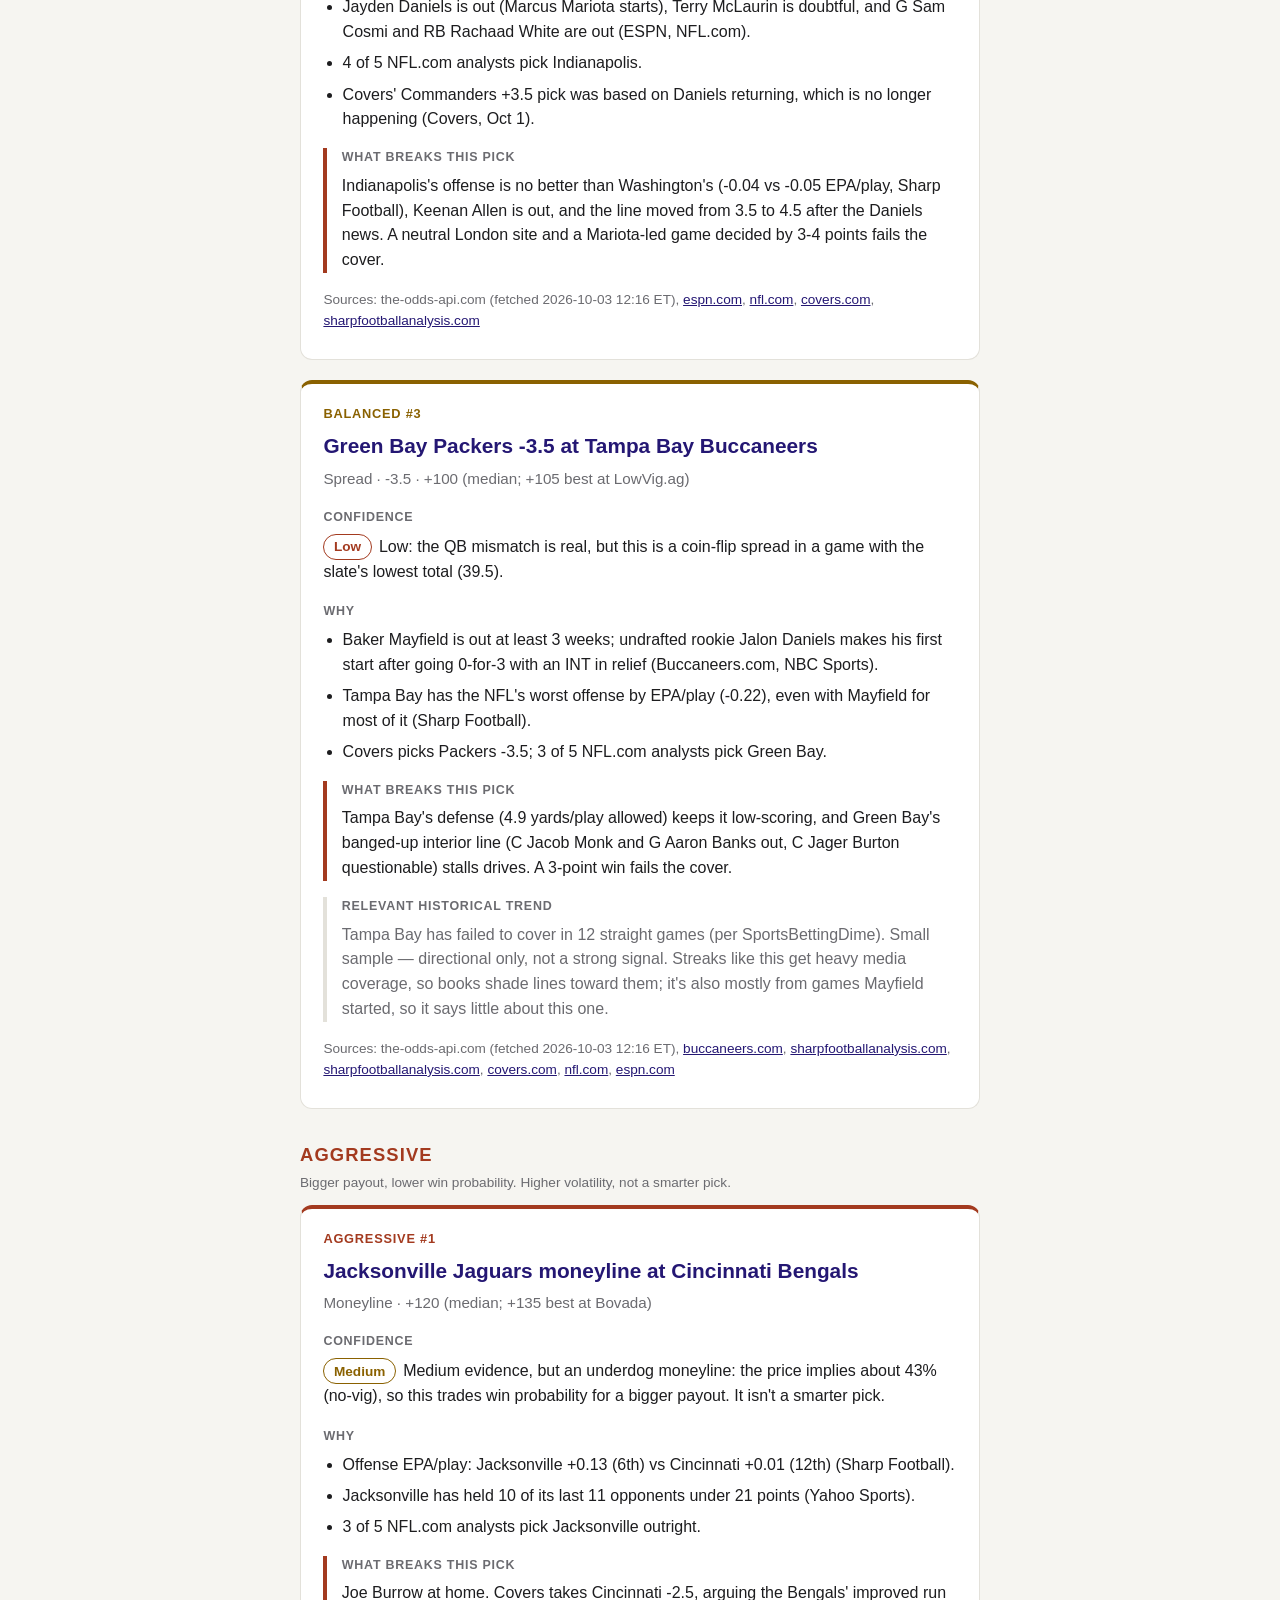
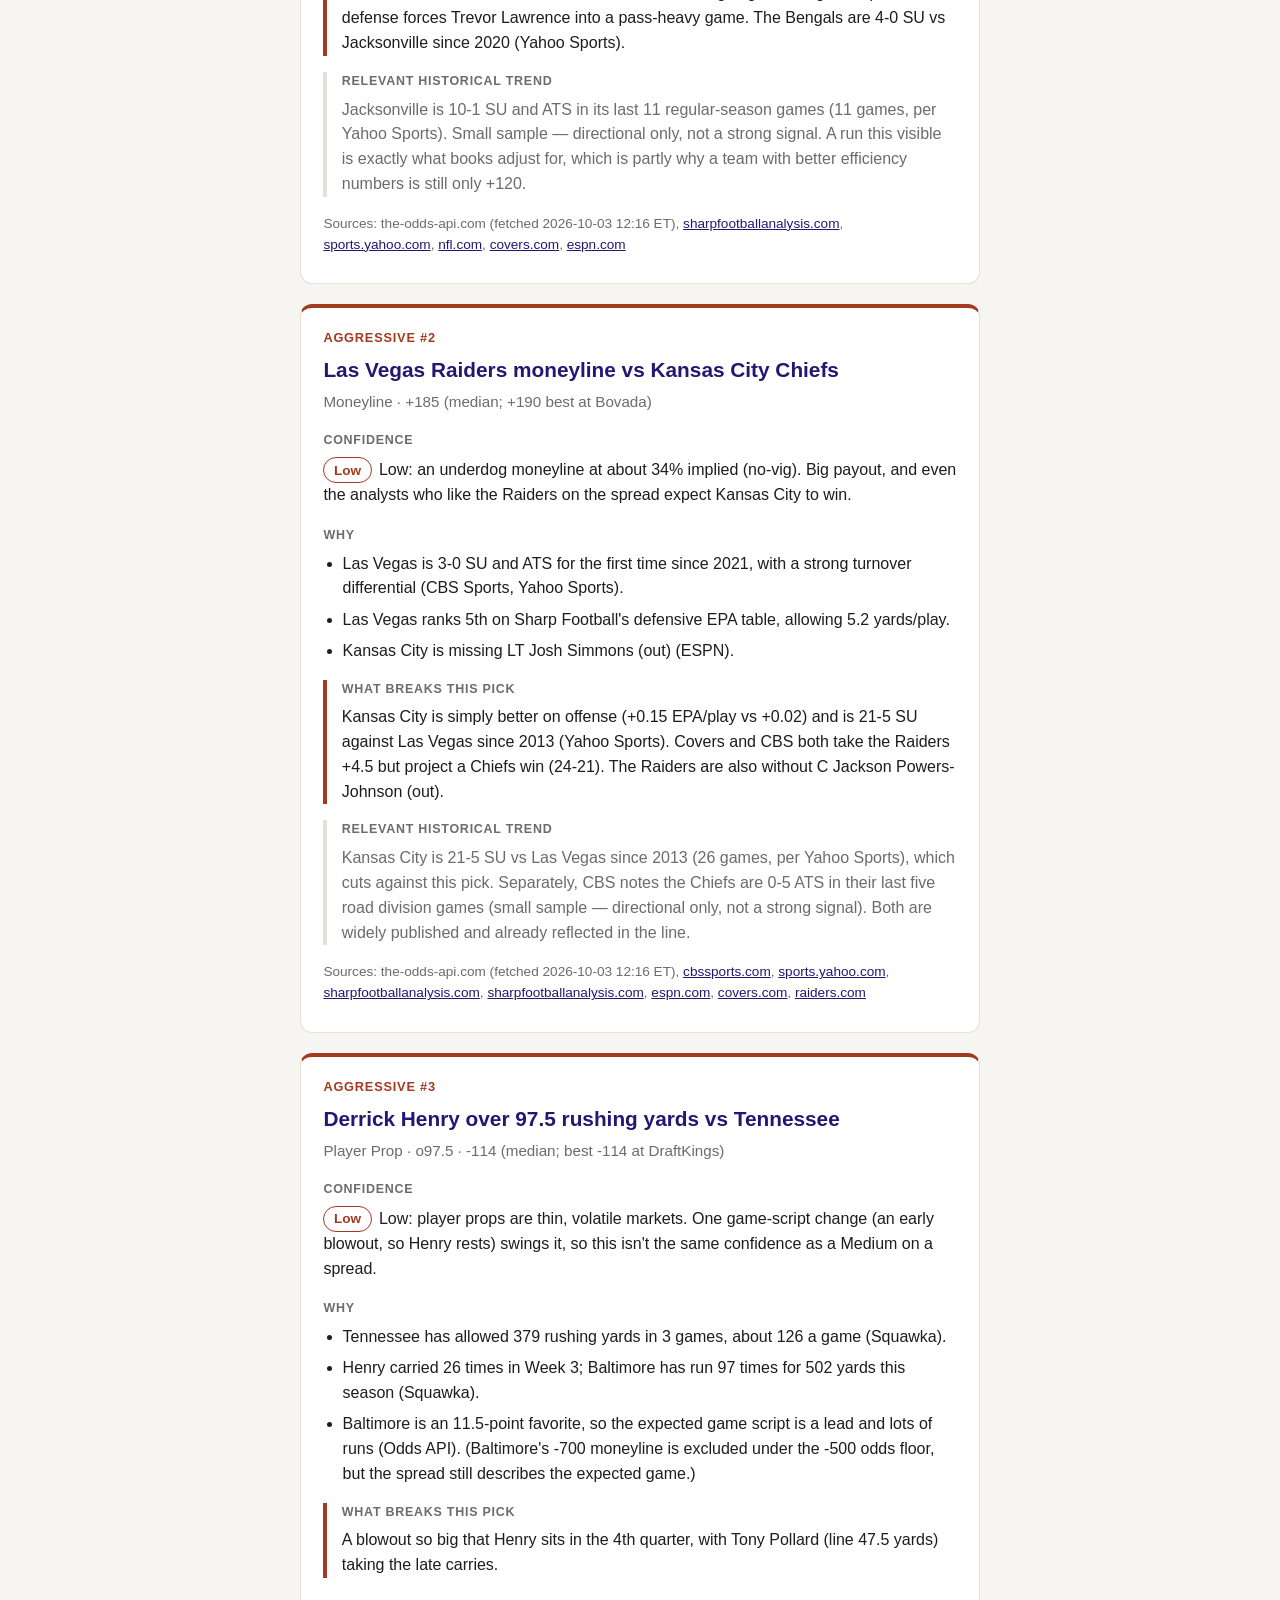
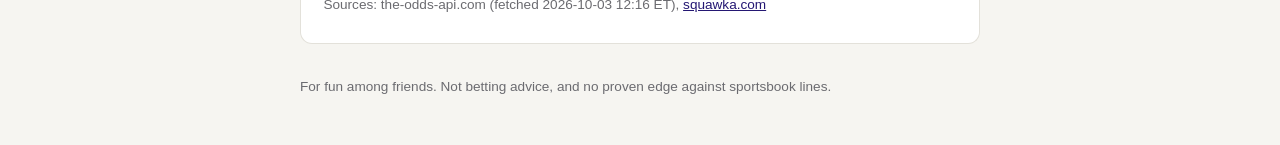
==== commit f3206291: "Update picks site (through week 4) Co-Authored-By: Claude Opus 5.5 <noreply@anthropic.com>" ====
--- a/week-4.html
+++ b/week-4.html
@@ -18,16 +18,6 @@
 <h2 class="tier-heading tier-safe">Safe <span class="tier-blurb">Sharp market, strongest evidence, likeliest to hit. Lower payout.</span></h2>
 <section class="card tier-safe">
 <p class="tier-label">Safe #1</p>
-<p class="pick">Baltimore Ravens moneyline vs Tennessee Titans</p>
-<p class="meta">Moneyline · -700 (median; -680 best at BetUS)</p>
-<h3>Confidence</h3>
-<p><span class="badge conf-high">High</span>High evidence quality, but the price already makes Baltimore about 85% to win (no-vig): a safe leg with almost no payout, not an edge.</p>
-<h3>Why</h3><ul><li>Tennessee has scored 37 points in 3 games (0-3); only Miami and New England have scored fewer (Squawka).</li><li>Offense EPA/play: Baltimore +0.13 (6.7 yards/play) vs Tennessee -0.10 (4.8 yards/play) (Sharp Football, through Week 3).</li><li>Tennessee has allowed 379 rushing yards in 3 games; Baltimore runs for 5.2 yards a carry (Squawka).</li><li>All 5 NFL.com analysts pick Baltimore, by 7 to 16 points.</li></ul>
-<div class="risk"><h3>What breaks this pick</h3><p>A Lamar Jackson in-game injury. Baltimore is also missing OLB Trey Hendrickson (out), and OT Ronnie Stanley and WR Zay Flowers are questionable.</p></div>
-<p class="sources">Sources: the-odds-api.com (fetched 2026-10-03 12:16 ET), <a href="https://www.squawka.com/en/?p=1497935">squawka.com</a>, <a href="https://www.sharpfootballanalysis.com/stats-nfl/nfl-offensive-stats/">sharpfootballanalysis.com</a>, <a href="https://www.nfl.com/news/nfl-picks-week-4-2026-nfl-season">nfl.com</a>, <a href="https://www.espn.com/nfl/injuries">espn.com</a>, <a href="https://www.cbssports.com/nfl/news/nfl-week-4-injury-report-justin-jefferson-aaron-donald-terry-mclaurin/">cbssports.com</a></p>
-</section>
-<section class="card tier-safe">
-<p class="tier-label">Safe #2</p>
 <p class="pick">Buffalo Bills moneyline vs New England Patriots</p>
 <p class="meta">Moneyline · -325 (median; -310 best at DraftKings)</p>
 <h3>Confidence</h3>
@@ -38,14 +28,24 @@
 <p class="sources">Sources: the-odds-api.com (fetched 2026-10-03 12:16 ET), <a href="https://www.cbssports.com/nfl/news/nfl-week-4-picks-odds-best-bets-chiefs-vegas-lions-panthers/">cbssports.com</a>, <a href="https://www.sharpfootballanalysis.com/stats-nfl/nfl-offensive-stats/">sharpfootballanalysis.com</a>, <a href="https://www.patriots.com/news/injury-report-analysis-patriots-rule-out-christian-gonzalez-and-christian-barmore-for-sunday-s-week-4-matchup-vs-bills">patriots.com</a>, <a href="https://www.nfl.com/news/nfl-picks-week-4-2026-nfl-season">nfl.com</a>, <a href="https://sports.yahoo.com/nfl/betting/article/nfl-betting-odds-lines-betting-trends-to-know-for-week-4s-biggest-games-205616693.html">sports.yahoo.com</a></p>
 </section>
 <section class="card tier-safe">
+<p class="tier-label">Safe #2</p>
+<p class="pick">Seattle Seahawks moneyline vs Los Angeles Chargers</p>
+<p class="meta">Moneyline · -350 (median; -340 best at Bovada)</p>
+<h3>Confidence</h3>
+<p><span class="badge conf-medium">Medium</span>Medium: the defensive mismatch is strong, but Seattle&#x27;s own offense is average and missing both top RBs. The price implies about 75% (no-vig).</p>
+<h3>Why</h3><ul><li>Seattle allows 3.8 yards/play, the fewest in the NFL (Sharp Football; Covers).</li><li>Chargers offense EPA/play is -0.15, 28th in the NFL (Sharp Football).</li><li>All 5 NFL.com analysts pick Seattle, by 6 to 12 points.</li></ul>
+<div class="risk"><h3>What breaks this pick</h3><p>Turnovers: the Chargers forced five in Buffalo (Covers), and Seattle&#x27;s offense (-0.02 EPA/play) is without RBs Zach Charbonnet and Jadarian Price (out). Justin Herbert is not on the injury report.</p></div>
+<p class="sources">Sources: the-odds-api.com (fetched 2026-10-03 12:16 ET), <a href="https://www.sharpfootballanalysis.com/stats-nfl/nfl-defensive-stats/">sharpfootballanalysis.com</a>, <a href="https://www.sharpfootballanalysis.com/stats-nfl/nfl-offensive-stats/">sharpfootballanalysis.com</a>, <a href="https://www.covers.com/nfl/picks-against-the-spread-week-4-2026">covers.com</a>, <a href="https://www.nfl.com/news/nfl-picks-week-4-2026-nfl-season">nfl.com</a>, <a href="https://www.espn.com/nfl/injuries">espn.com</a>, <a href="https://www.chargers.com/news/seahawks-injury-report-week-4">chargers.com</a></p>
+</section>
+<section class="card tier-safe">
 <p class="tier-label">Safe #3</p>
-<p class="pick">Minnesota Vikings moneyline vs Miami Dolphins</p>
-<p class="meta">Moneyline · -610 (median; -520 best at FanDuel)</p>
+<p class="pick">Los Angeles Rams moneyline at Philadelphia Eagles</p>
+<p class="meta">Moneyline · -190 (median; -185 best at DraftKings)</p>
 <h3>Confidence</h3>
-<p><span class="badge conf-medium">Medium</span>Medium: Miami is clearly outmatched, but Minnesota&#x27;s own offense is the league&#x27;s least efficient by yards/play. The price implies about 83% (no-vig).</p>
-<h3>Why</h3><ul><li>Miami lost RB De&#x27;Von Achane for the season (torn ACL) and is winless, outscored by 14+ in every loss (CBS Sports, NBC Sports).</li><li>Miami&#x27;s defense allows 6.1 yards/play, among the league&#x27;s worst; Minnesota allows 4.8 (Sharp Football).</li><li>All 5 NFL.com analysts pick Minnesota, by 9 to 20 points.</li></ul>
-<div class="risk"><h3>What breaks this pick</h3><p>Minnesota&#x27;s offense (4.3 yards/play, last in the NFL) without Justin Jefferson (out) can&#x27;t pull away, and one Miami turnover-driven score flips a low-total (38.5) game.</p></div>
-<p class="sources">Sources: the-odds-api.com (fetched 2026-10-03 12:16 ET), <a href="https://www.cbssports.com/nfl/news/nfl-week-4-picks-odds-best-bets-chiefs-vegas-lions-panthers/">cbssports.com</a>, <a href="https://www.nbcsports.com/fantasy/football/news/2026-nfl-week-4-injury-report-achane-acl-baker-thumb-jefferson-ankle-breece-hall-quad-and-more">nbcsports.com</a>, <a href="https://www.sharpfootballanalysis.com/stats-nfl/nfl-offensive-stats/">sharpfootballanalysis.com</a>, <a href="https://www.sharpfootballanalysis.com/stats-nfl/nfl-defensive-stats/">sharpfootballanalysis.com</a>, <a href="https://www.nfl.com/news/nfl-picks-week-4-2026-nfl-season">nfl.com</a>, <a href="https://www.vikings.com/news/dolphins-injury-report-week-4-2026-nfl-season">vikings.com</a></p>
+<p><span class="badge conf-medium">Medium</span>Medium, leaning low: the injury gap favors the Rams, but analysts are split. The price implies about 63% (no-vig), a smaller safety cushion than the other Safe picks.</p>
+<h3>Why</h3><ul><li>Philadelphia ruled out WR DeVonta Smith, TE Dallas Goedert, WR Hollywood Brown, LB Zack Baun and OT Fred Johnson (ESPN, NFL.com).</li><li>Puka Nacua is expected to return for the Rams (NFL.com, CBS Sports).</li><li>Offense EPA/play: Rams -0.02 vs Eagles -0.10 (Sharp Football); CBS takes Rams -3.5 and 3 of 5 NFL.com analysts pick the Rams.</li></ul>
+<div class="risk"><h3>What breaks this pick</h3><p>Philadelphia at home with its defensive front applying pressure; 2 of 5 NFL.com analysts and Covers (Eagles +3.5) like Philadelphia. The Rams are 1-9 SU vs Philadelphia since 2005 (Yahoo Sports), though those were very different rosters.</p></div>
+<p class="sources">Sources: the-odds-api.com (fetched 2026-10-03 12:16 ET), <a href="https://www.espn.com/nfl/injuries">espn.com</a>, <a href="https://www.nfl.com/news/nfl-picks-week-4-2026-nfl-season">nfl.com</a>, <a href="https://www.cbssports.com/nfl/news/nfl-week-4-picks-odds-best-bets-chiefs-vegas-lions-panthers/">cbssports.com</a>, <a href="https://www.sharpfootballanalysis.com/stats-nfl/nfl-offensive-stats/">sharpfootballanalysis.com</a>, <a href="https://www.covers.com/nfl/picks-against-the-spread-week-4-2026">covers.com</a>, <a href="https://sports.yahoo.com/nfl/betting/article/nfl-betting-odds-lines-betting-trends-to-know-for-week-4s-biggest-games-205616693.html">sports.yahoo.com</a></p>
 </section>
 </div>
 <div class="tier-group" id="tier-balanced">
@@ -113,8 +113,8 @@
 <p class="meta">Player Prop · o97.5 · -114 (median; best -114 at DraftKings)</p>
 <h3>Confidence</h3>
 <p><span class="badge conf-low">Low</span>Low: player props are thin, volatile markets. One game-script change (an early blowout, so Henry rests) swings it, so this isn&#x27;t the same confidence as a Medium on a spread.</p>
-<h3>Why</h3><ul><li>Tennessee has allowed 379 rushing yards in 3 games, about 126 a game (Squawka).</li><li>Henry carried 26 times in Week 3; Baltimore has run 97 times for 502 yards this season (Squawka).</li><li>Baltimore is an 11.5-point favorite, so the expected game script is a lead and lots of runs (Odds API).</li></ul>
-<div class="risk"><h3>What breaks this pick</h3><p>A blowout so big that Henry sits in the 4th quarter, with Tony Pollard (line 47.5 yards) taking the late carries. Correlated with the Safe #1 Ravens pick: Baltimore winning big helps both until Henry gets pulled.</p></div>
+<h3>Why</h3><ul><li>Tennessee has allowed 379 rushing yards in 3 games, about 126 a game (Squawka).</li><li>Henry carried 26 times in Week 3; Baltimore has run 97 times for 502 yards this season (Squawka).</li><li>Baltimore is an 11.5-point favorite, so the expected game script is a lead and lots of runs (Odds API). (Baltimore&#x27;s -700 moneyline is excluded under the -500 odds floor, but the spread still describes the expected game.)</li></ul>
+<div class="risk"><h3>What breaks this pick</h3><p>A blowout so big that Henry sits in the 4th quarter, with Tony Pollard (line 47.5 yards) taking the late carries.</p></div>
 <p class="sources">Sources: the-odds-api.com (fetched 2026-10-03 12:16 ET), <a href="https://www.squawka.com/en/?p=1497935">squawka.com</a></p>
 </section>
 </div>
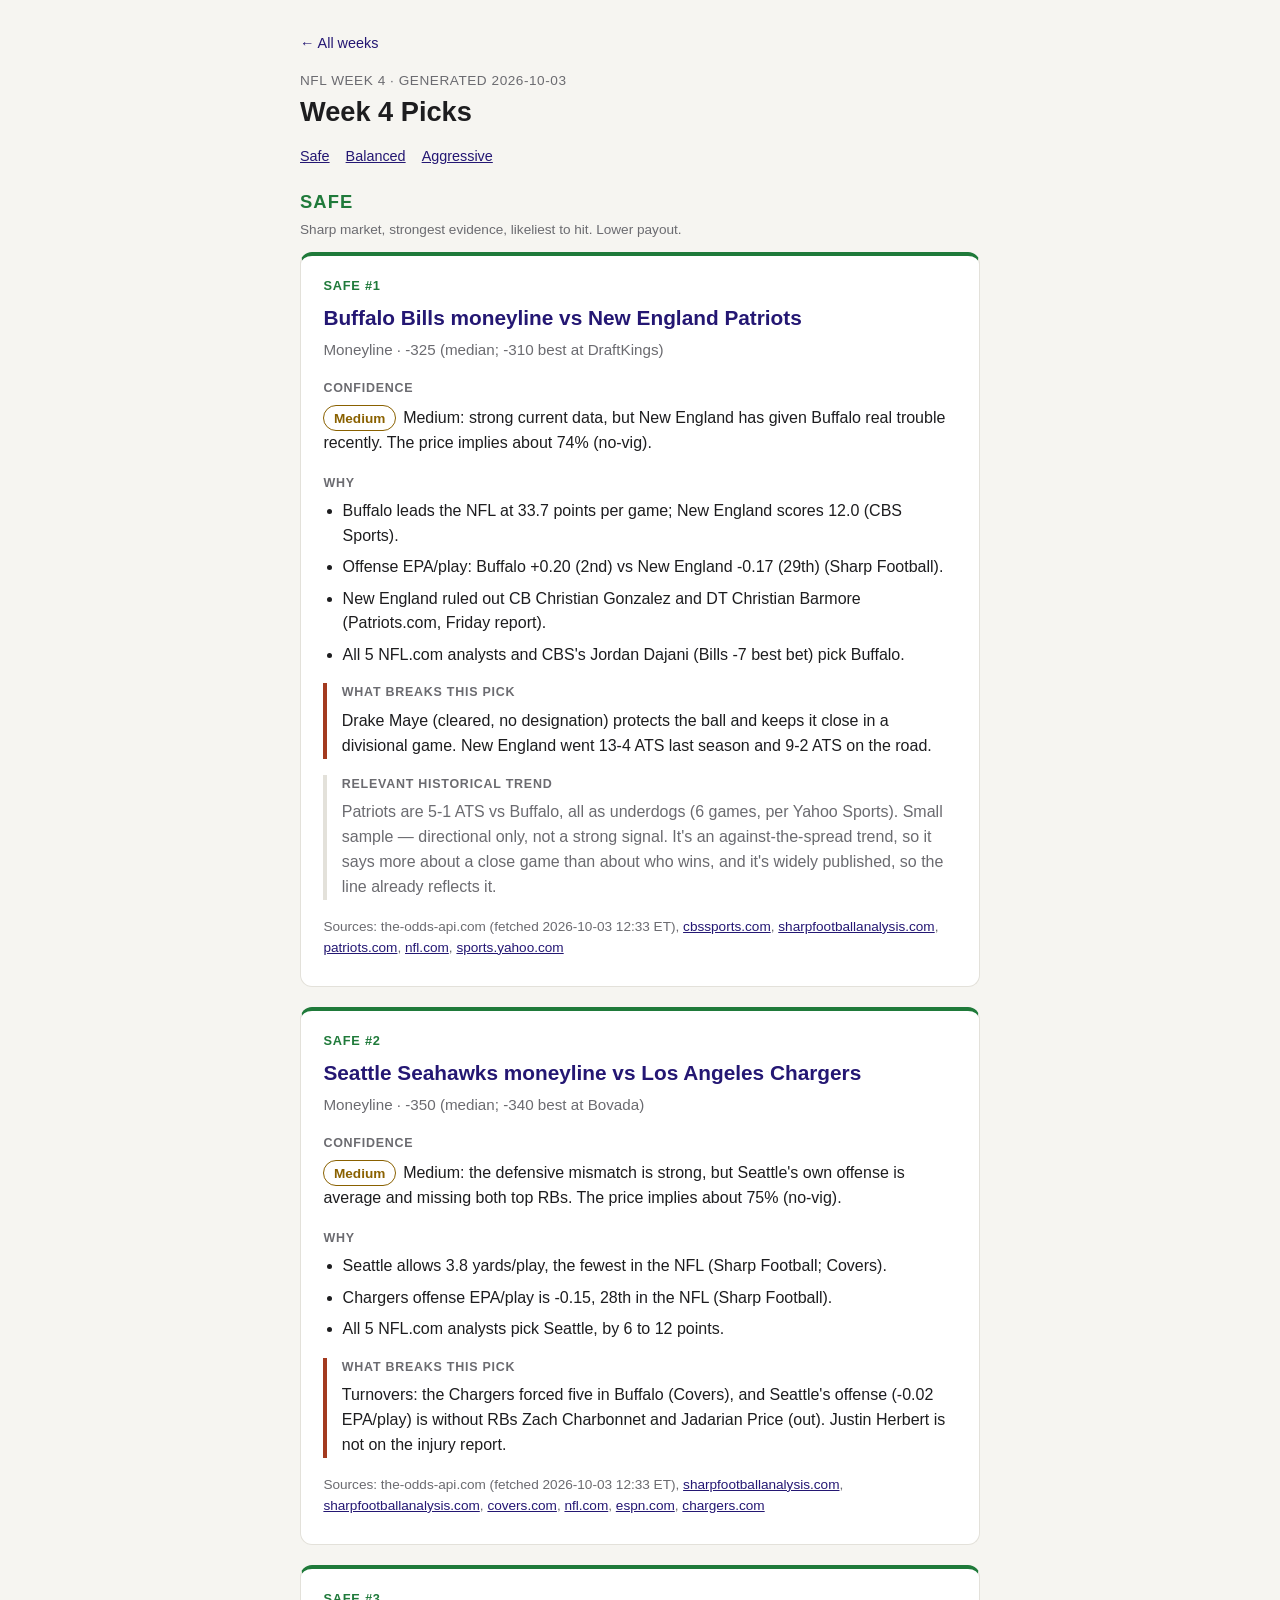
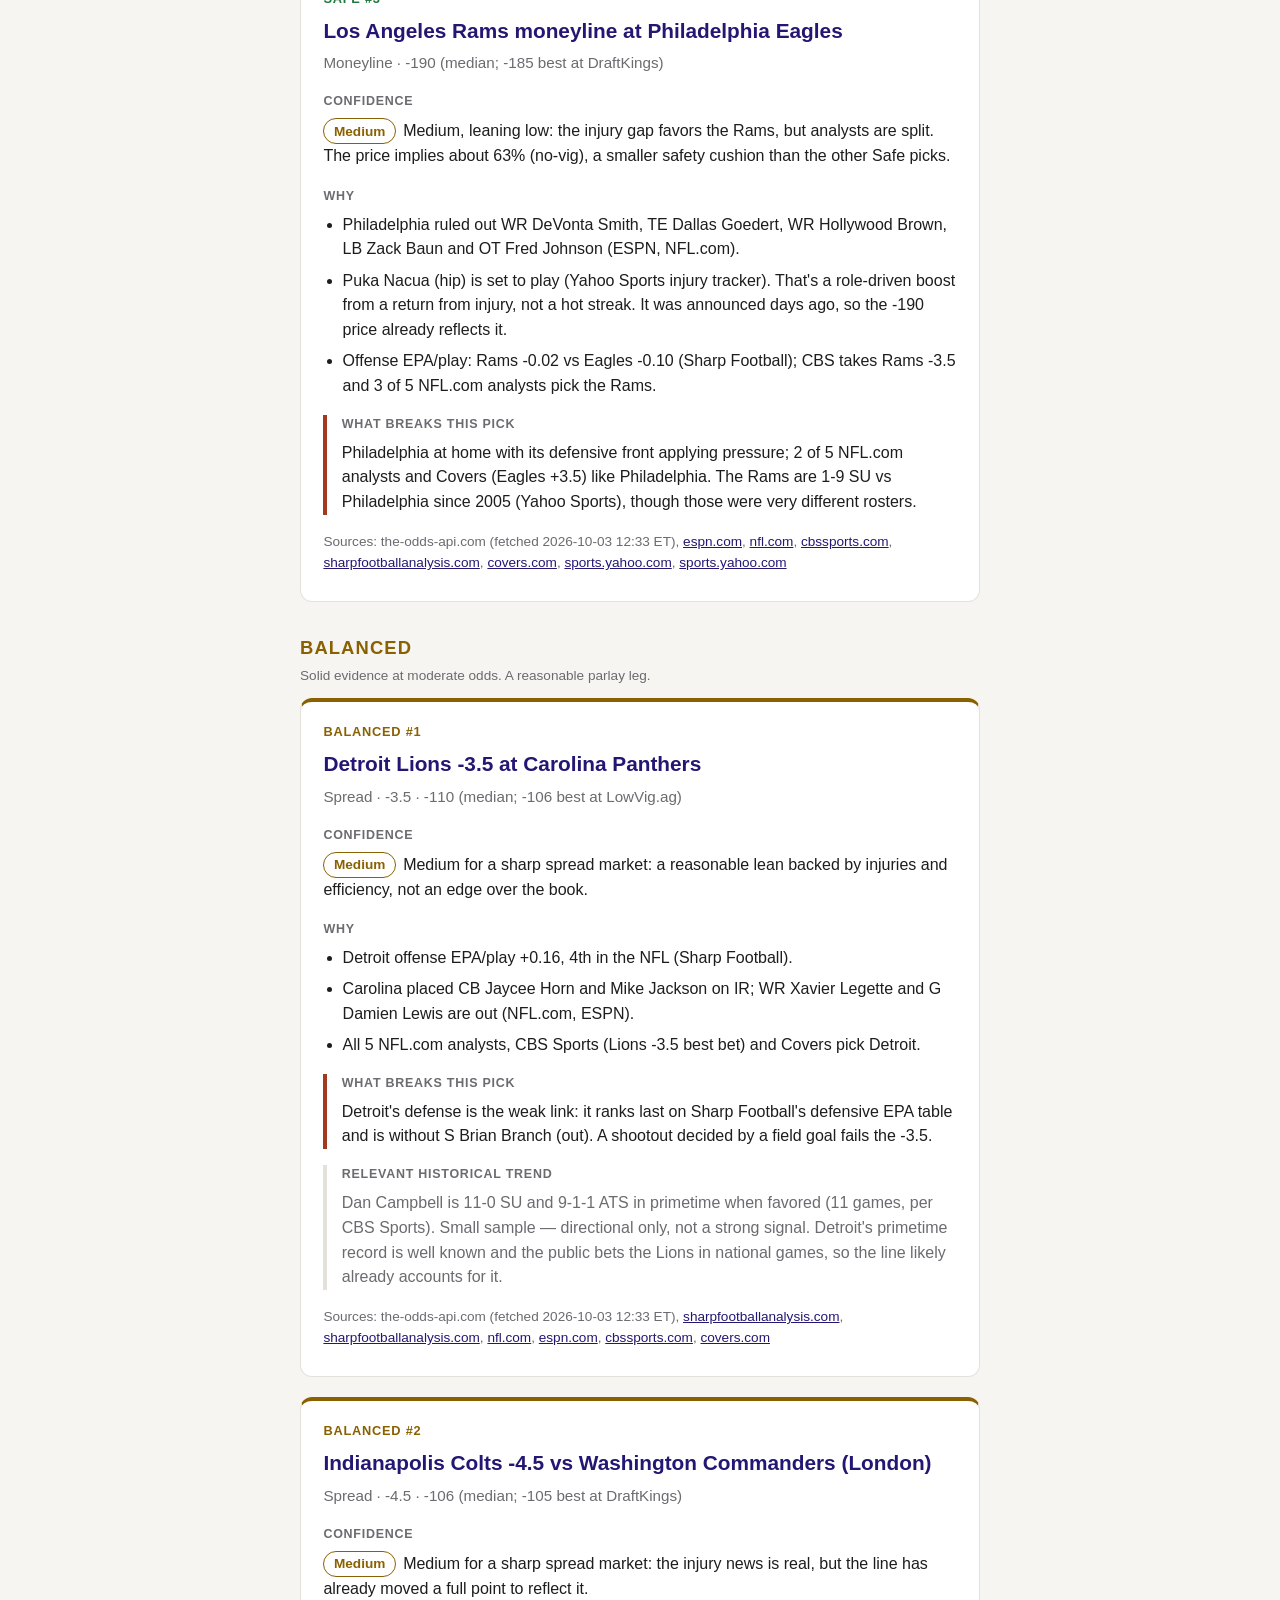
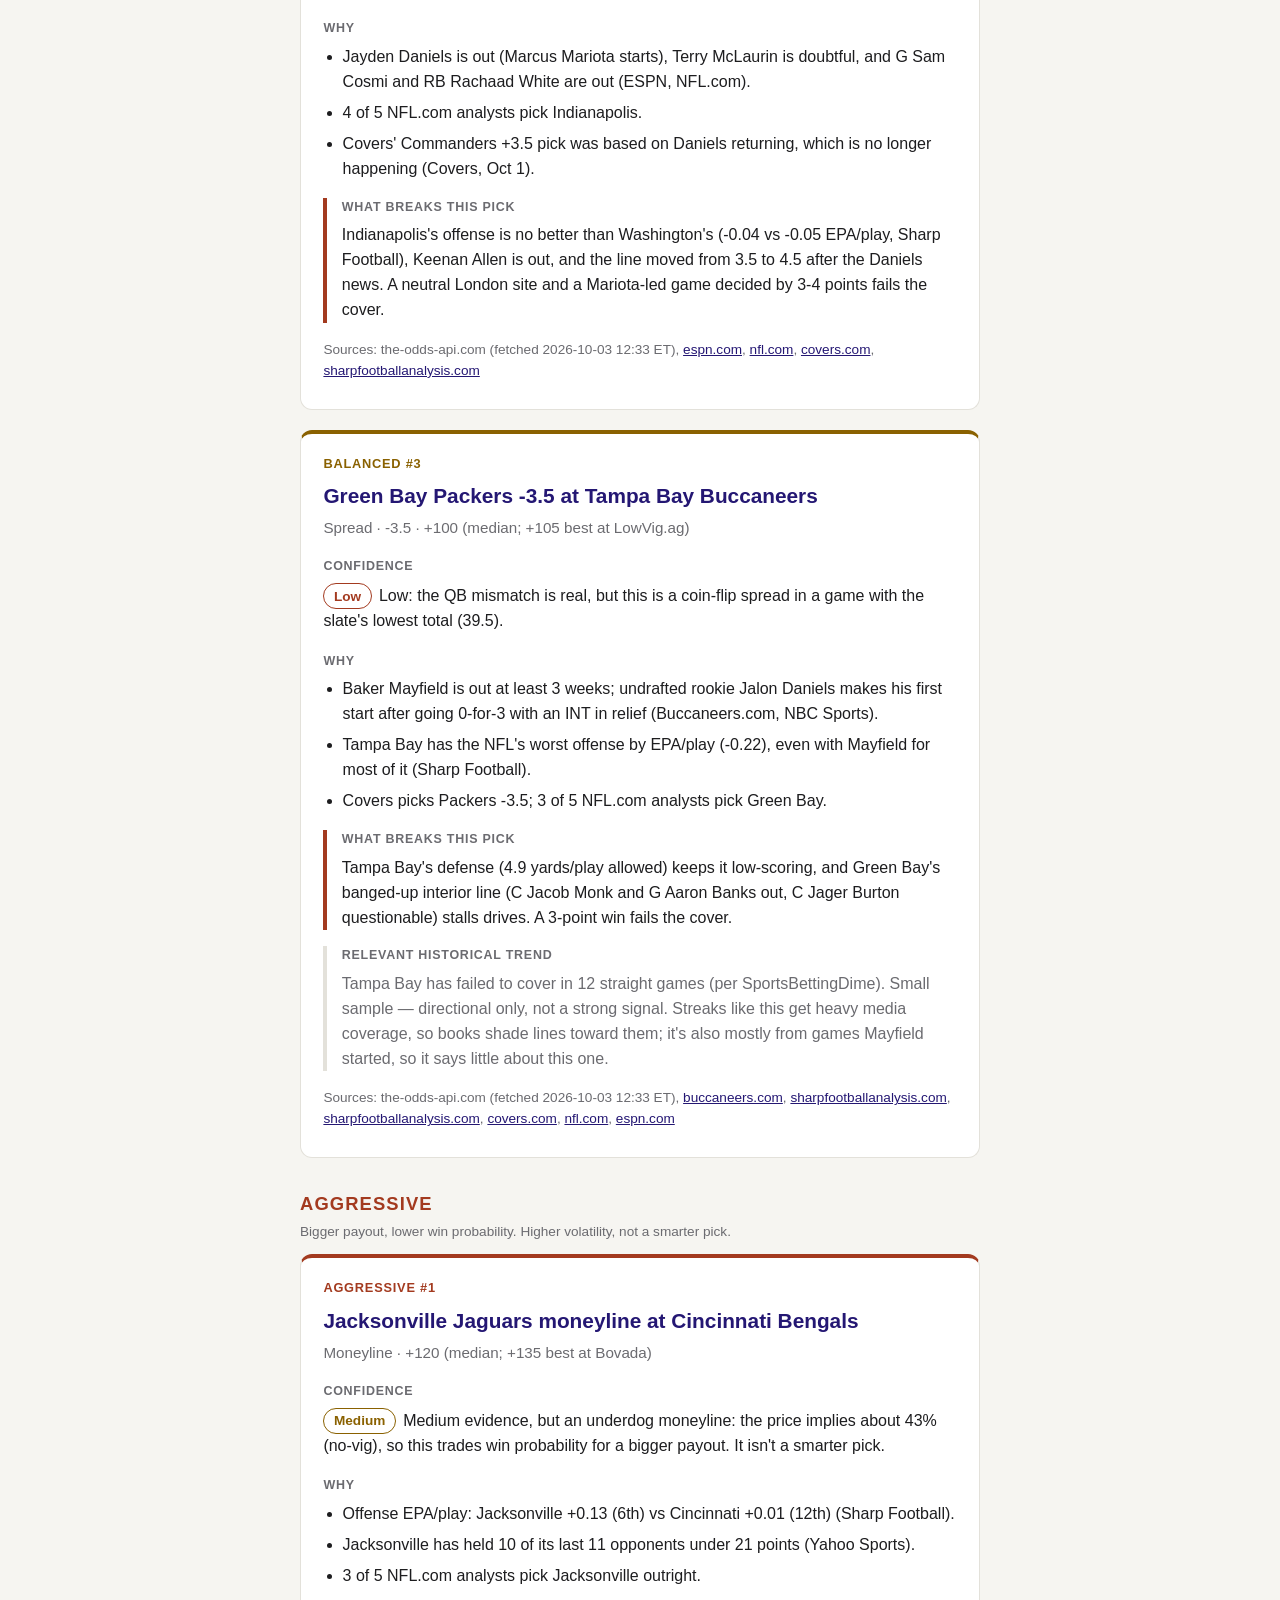
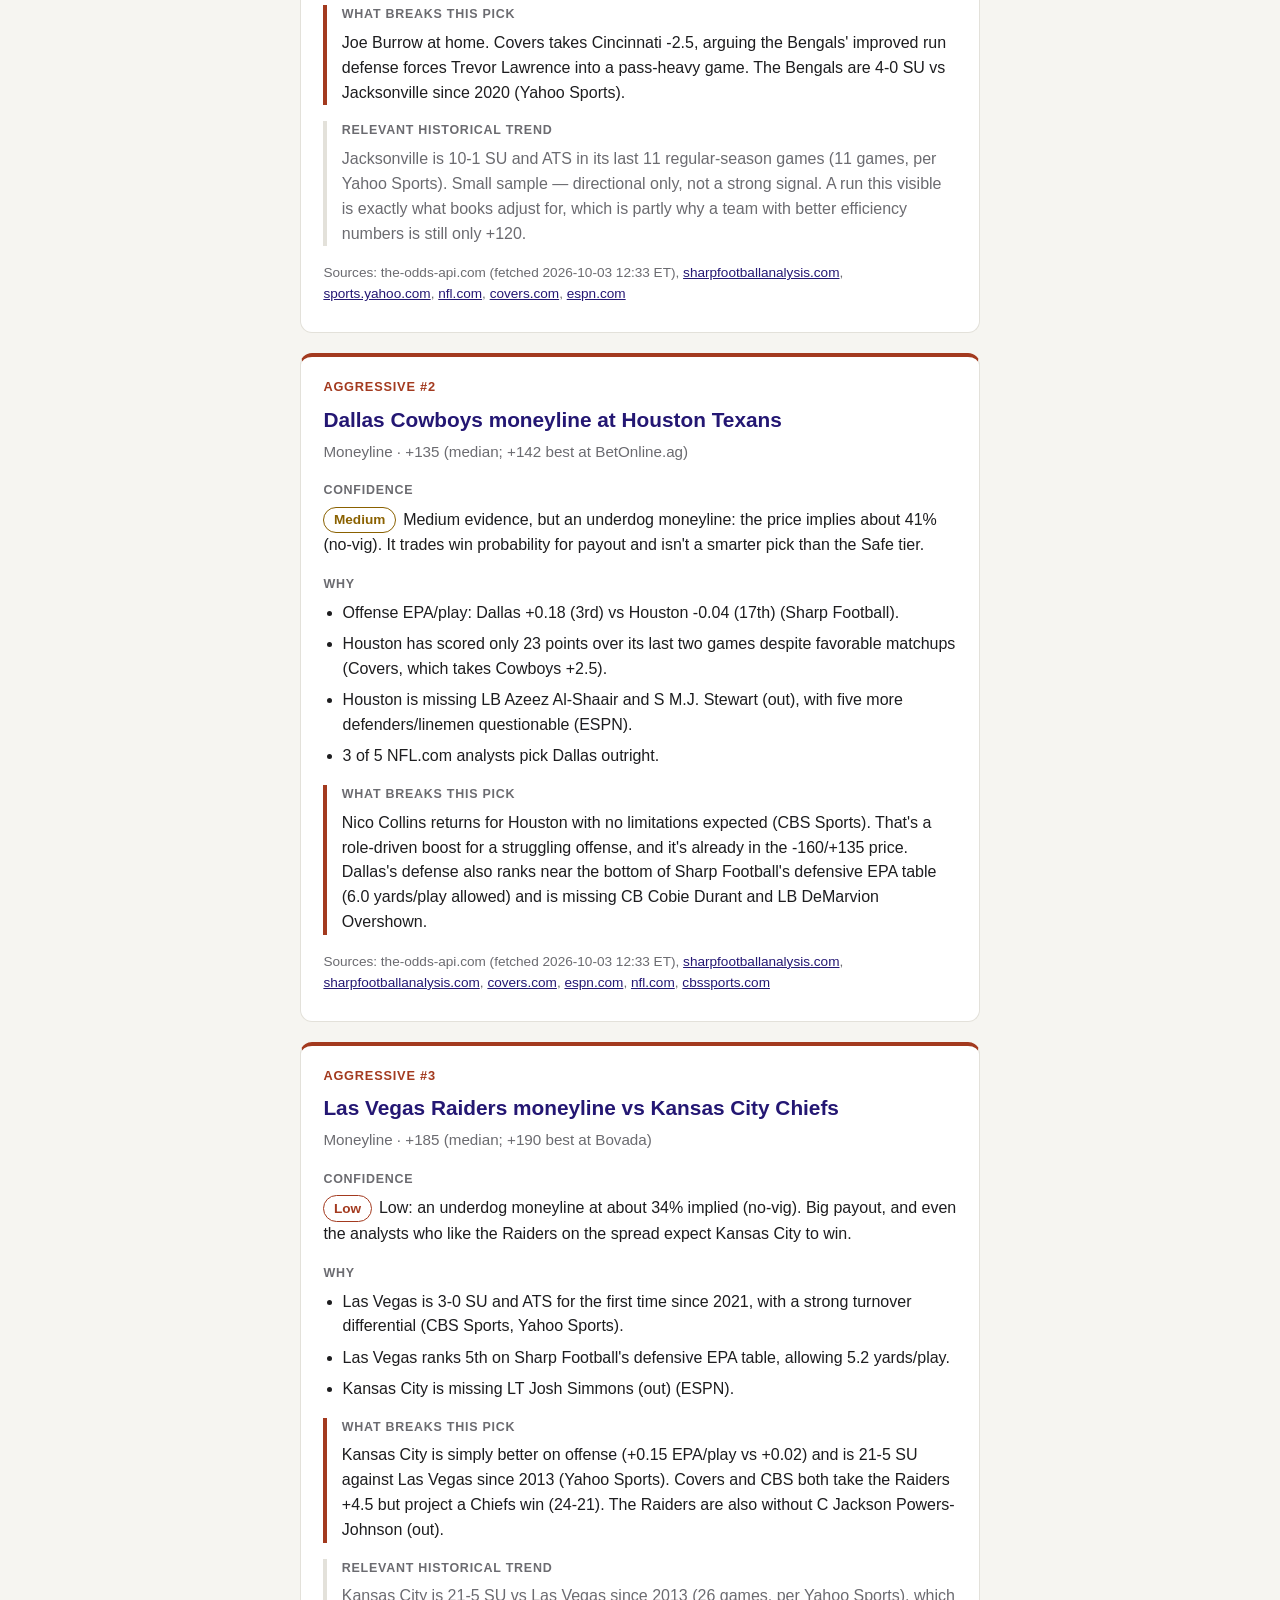
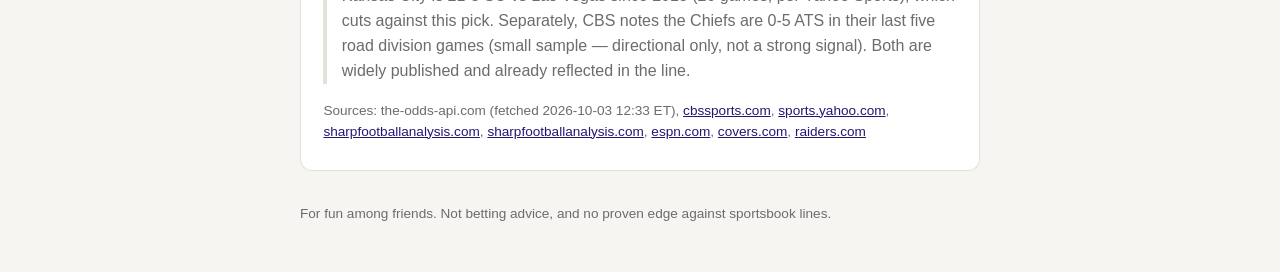
==== commit 85935926: "Update picks site (through week 4) Co-Authored-By: Claude Opus 5.5 <noreply@anthropic.com>" ====
--- a/week-4.html
+++ b/week-4.html
@@ -25,7 +25,7 @@
 <h3>Why</h3><ul><li>Buffalo leads the NFL at 33.7 points per game; New England scores 12.0 (CBS Sports).</li><li>Offense EPA/play: Buffalo +0.20 (2nd) vs New England -0.17 (29th) (Sharp Football).</li><li>New England ruled out CB Christian Gonzalez and DT Christian Barmore (Patriots.com, Friday report).</li><li>All 5 NFL.com analysts and CBS&#x27;s Jordan Dajani (Bills -7 best bet) pick Buffalo.</li></ul>
 <div class="risk"><h3>What breaks this pick</h3><p>Drake Maye (cleared, no designation) protects the ball and keeps it close in a divisional game. New England went 13-4 ATS last season and 9-2 ATS on the road.</p></div>
 <div class="trend"><h3>Relevant historical trend</h3><p>Patriots are 5-1 ATS vs Buffalo, all as underdogs (6 games, per Yahoo Sports). Small sample — directional only, not a strong signal. It&#x27;s an against-the-spread trend, so it says more about a close game than about who wins, and it&#x27;s widely published, so the line already reflects it.</p></div>
-<p class="sources">Sources: the-odds-api.com (fetched 2026-10-03 12:16 ET), <a href="https://www.cbssports.com/nfl/news/nfl-week-4-picks-odds-best-bets-chiefs-vegas-lions-panthers/">cbssports.com</a>, <a href="https://www.sharpfootballanalysis.com/stats-nfl/nfl-offensive-stats/">sharpfootballanalysis.com</a>, <a href="https://www.patriots.com/news/injury-report-analysis-patriots-rule-out-christian-gonzalez-and-christian-barmore-for-sunday-s-week-4-matchup-vs-bills">patriots.com</a>, <a href="https://www.nfl.com/news/nfl-picks-week-4-2026-nfl-season">nfl.com</a>, <a href="https://sports.yahoo.com/nfl/betting/article/nfl-betting-odds-lines-betting-trends-to-know-for-week-4s-biggest-games-205616693.html">sports.yahoo.com</a></p>
+<p class="sources">Sources: the-odds-api.com (fetched 2026-10-03 12:33 ET), <a href="https://www.cbssports.com/nfl/news/nfl-week-4-picks-odds-best-bets-chiefs-vegas-lions-panthers/">cbssports.com</a>, <a href="https://www.sharpfootballanalysis.com/stats-nfl/nfl-offensive-stats/">sharpfootballanalysis.com</a>, <a href="https://www.patriots.com/news/injury-report-analysis-patriots-rule-out-christian-gonzalez-and-christian-barmore-for-sunday-s-week-4-matchup-vs-bills">patriots.com</a>, <a href="https://www.nfl.com/news/nfl-picks-week-4-2026-nfl-season">nfl.com</a>, <a href="https://sports.yahoo.com/nfl/betting/article/nfl-betting-odds-lines-betting-trends-to-know-for-week-4s-biggest-games-205616693.html">sports.yahoo.com</a></p>
 </section>
 <section class="card tier-safe">
 <p class="tier-label">Safe #2</p>
@@ -35,7 +35,7 @@
 <p><span class="badge conf-medium">Medium</span>Medium: the defensive mismatch is strong, but Seattle&#x27;s own offense is average and missing both top RBs. The price implies about 75% (no-vig).</p>
 <h3>Why</h3><ul><li>Seattle allows 3.8 yards/play, the fewest in the NFL (Sharp Football; Covers).</li><li>Chargers offense EPA/play is -0.15, 28th in the NFL (Sharp Football).</li><li>All 5 NFL.com analysts pick Seattle, by 6 to 12 points.</li></ul>
 <div class="risk"><h3>What breaks this pick</h3><p>Turnovers: the Chargers forced five in Buffalo (Covers), and Seattle&#x27;s offense (-0.02 EPA/play) is without RBs Zach Charbonnet and Jadarian Price (out). Justin Herbert is not on the injury report.</p></div>
-<p class="sources">Sources: the-odds-api.com (fetched 2026-10-03 12:16 ET), <a href="https://www.sharpfootballanalysis.com/stats-nfl/nfl-defensive-stats/">sharpfootballanalysis.com</a>, <a href="https://www.sharpfootballanalysis.com/stats-nfl/nfl-offensive-stats/">sharpfootballanalysis.com</a>, <a href="https://www.covers.com/nfl/picks-against-the-spread-week-4-2026">covers.com</a>, <a href="https://www.nfl.com/news/nfl-picks-week-4-2026-nfl-season">nfl.com</a>, <a href="https://www.espn.com/nfl/injuries">espn.com</a>, <a href="https://www.chargers.com/news/seahawks-injury-report-week-4">chargers.com</a></p>
+<p class="sources">Sources: the-odds-api.com (fetched 2026-10-03 12:33 ET), <a href="https://www.sharpfootballanalysis.com/stats-nfl/nfl-defensive-stats/">sharpfootballanalysis.com</a>, <a href="https://www.sharpfootballanalysis.com/stats-nfl/nfl-offensive-stats/">sharpfootballanalysis.com</a>, <a href="https://www.covers.com/nfl/picks-against-the-spread-week-4-2026">covers.com</a>, <a href="https://www.nfl.com/news/nfl-picks-week-4-2026-nfl-season">nfl.com</a>, <a href="https://www.espn.com/nfl/injuries">espn.com</a>, <a href="https://www.chargers.com/news/seahawks-injury-report-week-4">chargers.com</a></p>
 </section>
 <section class="card tier-safe">
 <p class="tier-label">Safe #3</p>
@@ -43,9 +43,9 @@
 <p class="meta">Moneyline · -190 (median; -185 best at DraftKings)</p>
 <h3>Confidence</h3>
 <p><span class="badge conf-medium">Medium</span>Medium, leaning low: the injury gap favors the Rams, but analysts are split. The price implies about 63% (no-vig), a smaller safety cushion than the other Safe picks.</p>
-<h3>Why</h3><ul><li>Philadelphia ruled out WR DeVonta Smith, TE Dallas Goedert, WR Hollywood Brown, LB Zack Baun and OT Fred Johnson (ESPN, NFL.com).</li><li>Puka Nacua is expected to return for the Rams (NFL.com, CBS Sports).</li><li>Offense EPA/play: Rams -0.02 vs Eagles -0.10 (Sharp Football); CBS takes Rams -3.5 and 3 of 5 NFL.com analysts pick the Rams.</li></ul>
+<h3>Why</h3><ul><li>Philadelphia ruled out WR DeVonta Smith, TE Dallas Goedert, WR Hollywood Brown, LB Zack Baun and OT Fred Johnson (ESPN, NFL.com).</li><li>Puka Nacua (hip) is set to play (Yahoo Sports injury tracker). That&#x27;s a role-driven boost from a return from injury, not a hot streak. It was announced days ago, so the -190 price already reflects it.</li><li>Offense EPA/play: Rams -0.02 vs Eagles -0.10 (Sharp Football); CBS takes Rams -3.5 and 3 of 5 NFL.com analysts pick the Rams.</li></ul>
 <div class="risk"><h3>What breaks this pick</h3><p>Philadelphia at home with its defensive front applying pressure; 2 of 5 NFL.com analysts and Covers (Eagles +3.5) like Philadelphia. The Rams are 1-9 SU vs Philadelphia since 2005 (Yahoo Sports), though those were very different rosters.</p></div>
-<p class="sources">Sources: the-odds-api.com (fetched 2026-10-03 12:16 ET), <a href="https://www.espn.com/nfl/injuries">espn.com</a>, <a href="https://www.nfl.com/news/nfl-picks-week-4-2026-nfl-season">nfl.com</a>, <a href="https://www.cbssports.com/nfl/news/nfl-week-4-picks-odds-best-bets-chiefs-vegas-lions-panthers/">cbssports.com</a>, <a href="https://www.sharpfootballanalysis.com/stats-nfl/nfl-offensive-stats/">sharpfootballanalysis.com</a>, <a href="https://www.covers.com/nfl/picks-against-the-spread-week-4-2026">covers.com</a>, <a href="https://sports.yahoo.com/nfl/betting/article/nfl-betting-odds-lines-betting-trends-to-know-for-week-4s-biggest-games-205616693.html">sports.yahoo.com</a></p>
+<p class="sources">Sources: the-odds-api.com (fetched 2026-10-03 12:33 ET), <a href="https://www.espn.com/nfl/injuries">espn.com</a>, <a href="https://www.nfl.com/news/nfl-picks-week-4-2026-nfl-season">nfl.com</a>, <a href="https://www.cbssports.com/nfl/news/nfl-week-4-picks-odds-best-bets-chiefs-vegas-lions-panthers/">cbssports.com</a>, <a href="https://www.sharpfootballanalysis.com/stats-nfl/nfl-offensive-stats/">sharpfootballanalysis.com</a>, <a href="https://www.covers.com/nfl/picks-against-the-spread-week-4-2026">covers.com</a>, <a href="https://sports.yahoo.com/nfl/betting/article/nfl-betting-odds-lines-betting-trends-to-know-for-week-4s-biggest-games-205616693.html">sports.yahoo.com</a>, <a href="https://sports.yahoo.com/fantasy/live/nfl-injury-tracker-week-4-latest-news-fantasy-implications-as-puka-nacua-hip-to-play-justin-jefferson-ankle-and-jayden-daniels-elbow-ruled-out-151829331.html">sports.yahoo.com</a></p>
 </section>
 </div>
 <div class="tier-group" id="tier-balanced">
@@ -59,7 +59,7 @@
 <h3>Why</h3><ul><li>Detroit offense EPA/play +0.16, 4th in the NFL (Sharp Football).</li><li>Carolina placed CB Jaycee Horn and Mike Jackson on IR; WR Xavier Legette and G Damien Lewis are out (NFL.com, ESPN).</li><li>All 5 NFL.com analysts, CBS Sports (Lions -3.5 best bet) and Covers pick Detroit.</li></ul>
 <div class="risk"><h3>What breaks this pick</h3><p>Detroit&#x27;s defense is the weak link: it ranks last on Sharp Football&#x27;s defensive EPA table and is without S Brian Branch (out). A shootout decided by a field goal fails the -3.5.</p></div>
 <div class="trend"><h3>Relevant historical trend</h3><p>Dan Campbell is 11-0 SU and 9-1-1 ATS in primetime when favored (11 games, per CBS Sports). Small sample — directional only, not a strong signal. Detroit&#x27;s primetime record is well known and the public bets the Lions in national games, so the line likely already accounts for it.</p></div>
-<p class="sources">Sources: the-odds-api.com (fetched 2026-10-03 12:16 ET), <a href="https://www.sharpfootballanalysis.com/stats-nfl/nfl-offensive-stats/">sharpfootballanalysis.com</a>, <a href="https://www.sharpfootballanalysis.com/stats-nfl/nfl-defensive-stats/">sharpfootballanalysis.com</a>, <a href="https://www.nfl.com/news/nfl-picks-week-4-2026-nfl-season">nfl.com</a>, <a href="https://www.espn.com/nfl/injuries">espn.com</a>, <a href="https://www.cbssports.com/nfl/news/nfl-week-4-picks-odds-best-bets-chiefs-vegas-lions-panthers/">cbssports.com</a>, <a href="https://www.covers.com/nfl/picks-against-the-spread-week-4-2026">covers.com</a></p>
+<p class="sources">Sources: the-odds-api.com (fetched 2026-10-03 12:33 ET), <a href="https://www.sharpfootballanalysis.com/stats-nfl/nfl-offensive-stats/">sharpfootballanalysis.com</a>, <a href="https://www.sharpfootballanalysis.com/stats-nfl/nfl-defensive-stats/">sharpfootballanalysis.com</a>, <a href="https://www.nfl.com/news/nfl-picks-week-4-2026-nfl-season">nfl.com</a>, <a href="https://www.espn.com/nfl/injuries">espn.com</a>, <a href="https://www.cbssports.com/nfl/news/nfl-week-4-picks-odds-best-bets-chiefs-vegas-lions-panthers/">cbssports.com</a>, <a href="https://www.covers.com/nfl/picks-against-the-spread-week-4-2026">covers.com</a></p>
 </section>
 <section class="card tier-balanced">
 <p class="tier-label">Balanced #2</p>
@@ -69,7 +69,7 @@
 <p><span class="badge conf-medium">Medium</span>Medium for a sharp spread market: the injury news is real, but the line has already moved a full point to reflect it.</p>
 <h3>Why</h3><ul><li>Jayden Daniels is out (Marcus Mariota starts), Terry McLaurin is doubtful, and G Sam Cosmi and RB Rachaad White are out (ESPN, NFL.com).</li><li>4 of 5 NFL.com analysts pick Indianapolis.</li><li>Covers&#x27; Commanders +3.5 pick was based on Daniels returning, which is no longer happening (Covers, Oct 1).</li></ul>
 <div class="risk"><h3>What breaks this pick</h3><p>Indianapolis&#x27;s offense is no better than Washington&#x27;s (-0.04 vs -0.05 EPA/play, Sharp Football), Keenan Allen is out, and the line moved from 3.5 to 4.5 after the Daniels news. A neutral London site and a Mariota-led game decided by 3-4 points fails the cover.</p></div>
-<p class="sources">Sources: the-odds-api.com (fetched 2026-10-03 12:16 ET), <a href="https://www.espn.com/nfl/injuries">espn.com</a>, <a href="https://www.nfl.com/news/nfl-picks-week-4-2026-nfl-season">nfl.com</a>, <a href="https://www.covers.com/nfl/picks-against-the-spread-week-4-2026">covers.com</a>, <a href="https://www.sharpfootballanalysis.com/stats-nfl/nfl-offensive-stats/">sharpfootballanalysis.com</a></p>
+<p class="sources">Sources: the-odds-api.com (fetched 2026-10-03 12:33 ET), <a href="https://www.espn.com/nfl/injuries">espn.com</a>, <a href="https://www.nfl.com/news/nfl-picks-week-4-2026-nfl-season">nfl.com</a>, <a href="https://www.covers.com/nfl/picks-against-the-spread-week-4-2026">covers.com</a>, <a href="https://www.sharpfootballanalysis.com/stats-nfl/nfl-offensive-stats/">sharpfootballanalysis.com</a></p>
 </section>
 <section class="card tier-balanced">
 <p class="tier-label">Balanced #3</p>
@@ -80,7 +80,7 @@
 <h3>Why</h3><ul><li>Baker Mayfield is out at least 3 weeks; undrafted rookie Jalon Daniels makes his first start after going 0-for-3 with an INT in relief (Buccaneers.com, NBC Sports).</li><li>Tampa Bay has the NFL&#x27;s worst offense by EPA/play (-0.22), even with Mayfield for most of it (Sharp Football).</li><li>Covers picks Packers -3.5; 3 of 5 NFL.com analysts pick Green Bay.</li></ul>
 <div class="risk"><h3>What breaks this pick</h3><p>Tampa Bay&#x27;s defense (4.9 yards/play allowed) keeps it low-scoring, and Green Bay&#x27;s banged-up interior line (C Jacob Monk and G Aaron Banks out, C Jager Burton questionable) stalls drives. A 3-point win fails the cover.</p></div>
 <div class="trend"><h3>Relevant historical trend</h3><p>Tampa Bay has failed to cover in 12 straight games (per SportsBettingDime). Small sample — directional only, not a strong signal. Streaks like this get heavy media coverage, so books shade lines toward them; it&#x27;s also mostly from games Mayfield started, so it says little about this one.</p></div>
-<p class="sources">Sources: the-odds-api.com (fetched 2026-10-03 12:16 ET), <a href="https://www.buccaneers.com/news/baker-mayfield-three-weeks-minimum-thumb-injury-update">buccaneers.com</a>, <a href="https://www.sharpfootballanalysis.com/stats-nfl/nfl-offensive-stats/">sharpfootballanalysis.com</a>, <a href="https://www.sharpfootballanalysis.com/stats-nfl/nfl-defensive-stats/">sharpfootballanalysis.com</a>, <a href="https://www.covers.com/nfl/picks-against-the-spread-week-4-2026">covers.com</a>, <a href="https://www.nfl.com/news/nfl-picks-week-4-2026-nfl-season">nfl.com</a>, <a href="https://www.espn.com/nfl/injuries">espn.com</a></p>
+<p class="sources">Sources: the-odds-api.com (fetched 2026-10-03 12:33 ET), <a href="https://www.buccaneers.com/news/baker-mayfield-three-weeks-minimum-thumb-injury-update">buccaneers.com</a>, <a href="https://www.sharpfootballanalysis.com/stats-nfl/nfl-offensive-stats/">sharpfootballanalysis.com</a>, <a href="https://www.sharpfootballanalysis.com/stats-nfl/nfl-defensive-stats/">sharpfootballanalysis.com</a>, <a href="https://www.covers.com/nfl/picks-against-the-spread-week-4-2026">covers.com</a>, <a href="https://www.nfl.com/news/nfl-picks-week-4-2026-nfl-season">nfl.com</a>, <a href="https://www.espn.com/nfl/injuries">espn.com</a></p>
 </section>
 </div>
 <div class="tier-group" id="tier-aggressive">
@@ -94,10 +94,20 @@
 <h3>Why</h3><ul><li>Offense EPA/play: Jacksonville +0.13 (6th) vs Cincinnati +0.01 (12th) (Sharp Football).</li><li>Jacksonville has held 10 of its last 11 opponents under 21 points (Yahoo Sports).</li><li>3 of 5 NFL.com analysts pick Jacksonville outright.</li></ul>
 <div class="risk"><h3>What breaks this pick</h3><p>Joe Burrow at home. Covers takes Cincinnati -2.5, arguing the Bengals&#x27; improved run defense forces Trevor Lawrence into a pass-heavy game. The Bengals are 4-0 SU vs Jacksonville since 2020 (Yahoo Sports).</p></div>
 <div class="trend"><h3>Relevant historical trend</h3><p>Jacksonville is 10-1 SU and ATS in its last 11 regular-season games (11 games, per Yahoo Sports). Small sample — directional only, not a strong signal. A run this visible is exactly what books adjust for, which is partly why a team with better efficiency numbers is still only +120.</p></div>
-<p class="sources">Sources: the-odds-api.com (fetched 2026-10-03 12:16 ET), <a href="https://www.sharpfootballanalysis.com/stats-nfl/nfl-offensive-stats/">sharpfootballanalysis.com</a>, <a href="https://sports.yahoo.com/nfl/betting/article/nfl-betting-odds-lines-betting-trends-to-know-for-week-4s-biggest-games-205616693.html">sports.yahoo.com</a>, <a href="https://www.nfl.com/news/nfl-picks-week-4-2026-nfl-season">nfl.com</a>, <a href="https://www.covers.com/nfl/picks-against-the-spread-week-4-2026">covers.com</a>, <a href="https://www.espn.com/nfl/injuries">espn.com</a></p>
+<p class="sources">Sources: the-odds-api.com (fetched 2026-10-03 12:33 ET), <a href="https://www.sharpfootballanalysis.com/stats-nfl/nfl-offensive-stats/">sharpfootballanalysis.com</a>, <a href="https://sports.yahoo.com/nfl/betting/article/nfl-betting-odds-lines-betting-trends-to-know-for-week-4s-biggest-games-205616693.html">sports.yahoo.com</a>, <a href="https://www.nfl.com/news/nfl-picks-week-4-2026-nfl-season">nfl.com</a>, <a href="https://www.covers.com/nfl/picks-against-the-spread-week-4-2026">covers.com</a>, <a href="https://www.espn.com/nfl/injuries">espn.com</a></p>
 </section>
 <section class="card tier-aggressive">
 <p class="tier-label">Aggressive #2</p>
+<p class="pick">Dallas Cowboys moneyline at Houston Texans</p>
+<p class="meta">Moneyline · +135 (median; +142 best at BetOnline.ag)</p>
+<h3>Confidence</h3>
+<p><span class="badge conf-medium">Medium</span>Medium evidence, but an underdog moneyline: the price implies about 41% (no-vig). It trades win probability for payout and isn&#x27;t a smarter pick than the Safe tier.</p>
+<h3>Why</h3><ul><li>Offense EPA/play: Dallas +0.18 (3rd) vs Houston -0.04 (17th) (Sharp Football).</li><li>Houston has scored only 23 points over its last two games despite favorable matchups (Covers, which takes Cowboys +2.5).</li><li>Houston is missing LB Azeez Al-Shaair and S M.J. Stewart (out), with five more defenders/linemen questionable (ESPN).</li><li>3 of 5 NFL.com analysts pick Dallas outright.</li></ul>
+<div class="risk"><h3>What breaks this pick</h3><p>Nico Collins returns for Houston with no limitations expected (CBS Sports). That&#x27;s a role-driven boost for a struggling offense, and it&#x27;s already in the -160/+135 price. Dallas&#x27;s defense also ranks near the bottom of Sharp Football&#x27;s defensive EPA table (6.0 yards/play allowed) and is missing CB Cobie Durant and LB DeMarvion Overshown.</p></div>
+<p class="sources">Sources: the-odds-api.com (fetched 2026-10-03 12:33 ET), <a href="https://www.sharpfootballanalysis.com/stats-nfl/nfl-offensive-stats/">sharpfootballanalysis.com</a>, <a href="https://www.sharpfootballanalysis.com/stats-nfl/nfl-defensive-stats/">sharpfootballanalysis.com</a>, <a href="https://www.covers.com/nfl/picks-against-the-spread-week-4-2026">covers.com</a>, <a href="https://www.espn.com/nfl/injuries">espn.com</a>, <a href="https://www.nfl.com/news/nfl-picks-week-4-2026-nfl-season">nfl.com</a>, <a href="https://www.cbssports.com/fantasy/football/news/texans-nico-collins-no-limitations-expected-monday/">cbssports.com</a></p>
+</section>
+<section class="card tier-aggressive">
+<p class="tier-label">Aggressive #3</p>
 <p class="pick">Las Vegas Raiders moneyline vs Kansas City Chiefs</p>
 <p class="meta">Moneyline · +185 (median; +190 best at Bovada)</p>
 <h3>Confidence</h3>
@@ -105,17 +115,7 @@
 <h3>Why</h3><ul><li>Las Vegas is 3-0 SU and ATS for the first time since 2021, with a strong turnover differential (CBS Sports, Yahoo Sports).</li><li>Las Vegas ranks 5th on Sharp Football&#x27;s defensive EPA table, allowing 5.2 yards/play.</li><li>Kansas City is missing LT Josh Simmons (out) (ESPN).</li></ul>
 <div class="risk"><h3>What breaks this pick</h3><p>Kansas City is simply better on offense (+0.15 EPA/play vs +0.02) and is 21-5 SU against Las Vegas since 2013 (Yahoo Sports). Covers and CBS both take the Raiders +4.5 but project a Chiefs win (24-21). The Raiders are also without C Jackson Powers-Johnson (out).</p></div>
 <div class="trend"><h3>Relevant historical trend</h3><p>Kansas City is 21-5 SU vs Las Vegas since 2013 (26 games, per Yahoo Sports), which cuts against this pick. Separately, CBS notes the Chiefs are 0-5 ATS in their last five road division games (small sample — directional only, not a strong signal). Both are widely published and already reflected in the line.</p></div>
-<p class="sources">Sources: the-odds-api.com (fetched 2026-10-03 12:16 ET), <a href="https://www.cbssports.com/nfl/news/nfl-week-4-picks-odds-best-bets-chiefs-vegas-lions-panthers/">cbssports.com</a>, <a href="https://sports.yahoo.com/nfl/betting/article/nfl-betting-odds-lines-betting-trends-to-know-for-week-4s-biggest-games-205616693.html">sports.yahoo.com</a>, <a href="https://www.sharpfootballanalysis.com/stats-nfl/nfl-offensive-stats/">sharpfootballanalysis.com</a>, <a href="https://www.sharpfootballanalysis.com/stats-nfl/nfl-defensive-stats/">sharpfootballanalysis.com</a>, <a href="https://www.espn.com/nfl/injuries">espn.com</a>, <a href="https://www.covers.com/nfl/picks-against-the-spread-week-4-2026">covers.com</a>, <a href="https://www.raiders.com/news/las-vegas-raiders-kansas-city-chiefs-week-4-injury-report-2026-season-nfl">raiders.com</a></p>
-</section>
-<section class="card tier-aggressive">
-<p class="tier-label">Aggressive #3</p>
-<p class="pick">Derrick Henry over 97.5 rushing yards vs Tennessee</p>
-<p class="meta">Player Prop · o97.5 · -114 (median; best -114 at DraftKings)</p>
-<h3>Confidence</h3>
-<p><span class="badge conf-low">Low</span>Low: player props are thin, volatile markets. One game-script change (an early blowout, so Henry rests) swings it, so this isn&#x27;t the same confidence as a Medium on a spread.</p>
-<h3>Why</h3><ul><li>Tennessee has allowed 379 rushing yards in 3 games, about 126 a game (Squawka).</li><li>Henry carried 26 times in Week 3; Baltimore has run 97 times for 502 yards this season (Squawka).</li><li>Baltimore is an 11.5-point favorite, so the expected game script is a lead and lots of runs (Odds API). (Baltimore&#x27;s -700 moneyline is excluded under the -500 odds floor, but the spread still describes the expected game.)</li></ul>
-<div class="risk"><h3>What breaks this pick</h3><p>A blowout so big that Henry sits in the 4th quarter, with Tony Pollard (line 47.5 yards) taking the late carries.</p></div>
-<p class="sources">Sources: the-odds-api.com (fetched 2026-10-03 12:16 ET), <a href="https://www.squawka.com/en/?p=1497935">squawka.com</a></p>
+<p class="sources">Sources: the-odds-api.com (fetched 2026-10-03 12:33 ET), <a href="https://www.cbssports.com/nfl/news/nfl-week-4-picks-odds-best-bets-chiefs-vegas-lions-panthers/">cbssports.com</a>, <a href="https://sports.yahoo.com/nfl/betting/article/nfl-betting-odds-lines-betting-trends-to-know-for-week-4s-biggest-games-205616693.html">sports.yahoo.com</a>, <a href="https://www.sharpfootballanalysis.com/stats-nfl/nfl-offensive-stats/">sharpfootballanalysis.com</a>, <a href="https://www.sharpfootballanalysis.com/stats-nfl/nfl-defensive-stats/">sharpfootballanalysis.com</a>, <a href="https://www.espn.com/nfl/injuries">espn.com</a>, <a href="https://www.covers.com/nfl/picks-against-the-spread-week-4-2026">covers.com</a>, <a href="https://www.raiders.com/news/las-vegas-raiders-kansas-city-chiefs-week-4-injury-report-2026-season-nfl">raiders.com</a></p>
 </section>
 </div>
 <footer>For fun among friends. Not betting advice, and no proven edge against sportsbook lines.</footer>
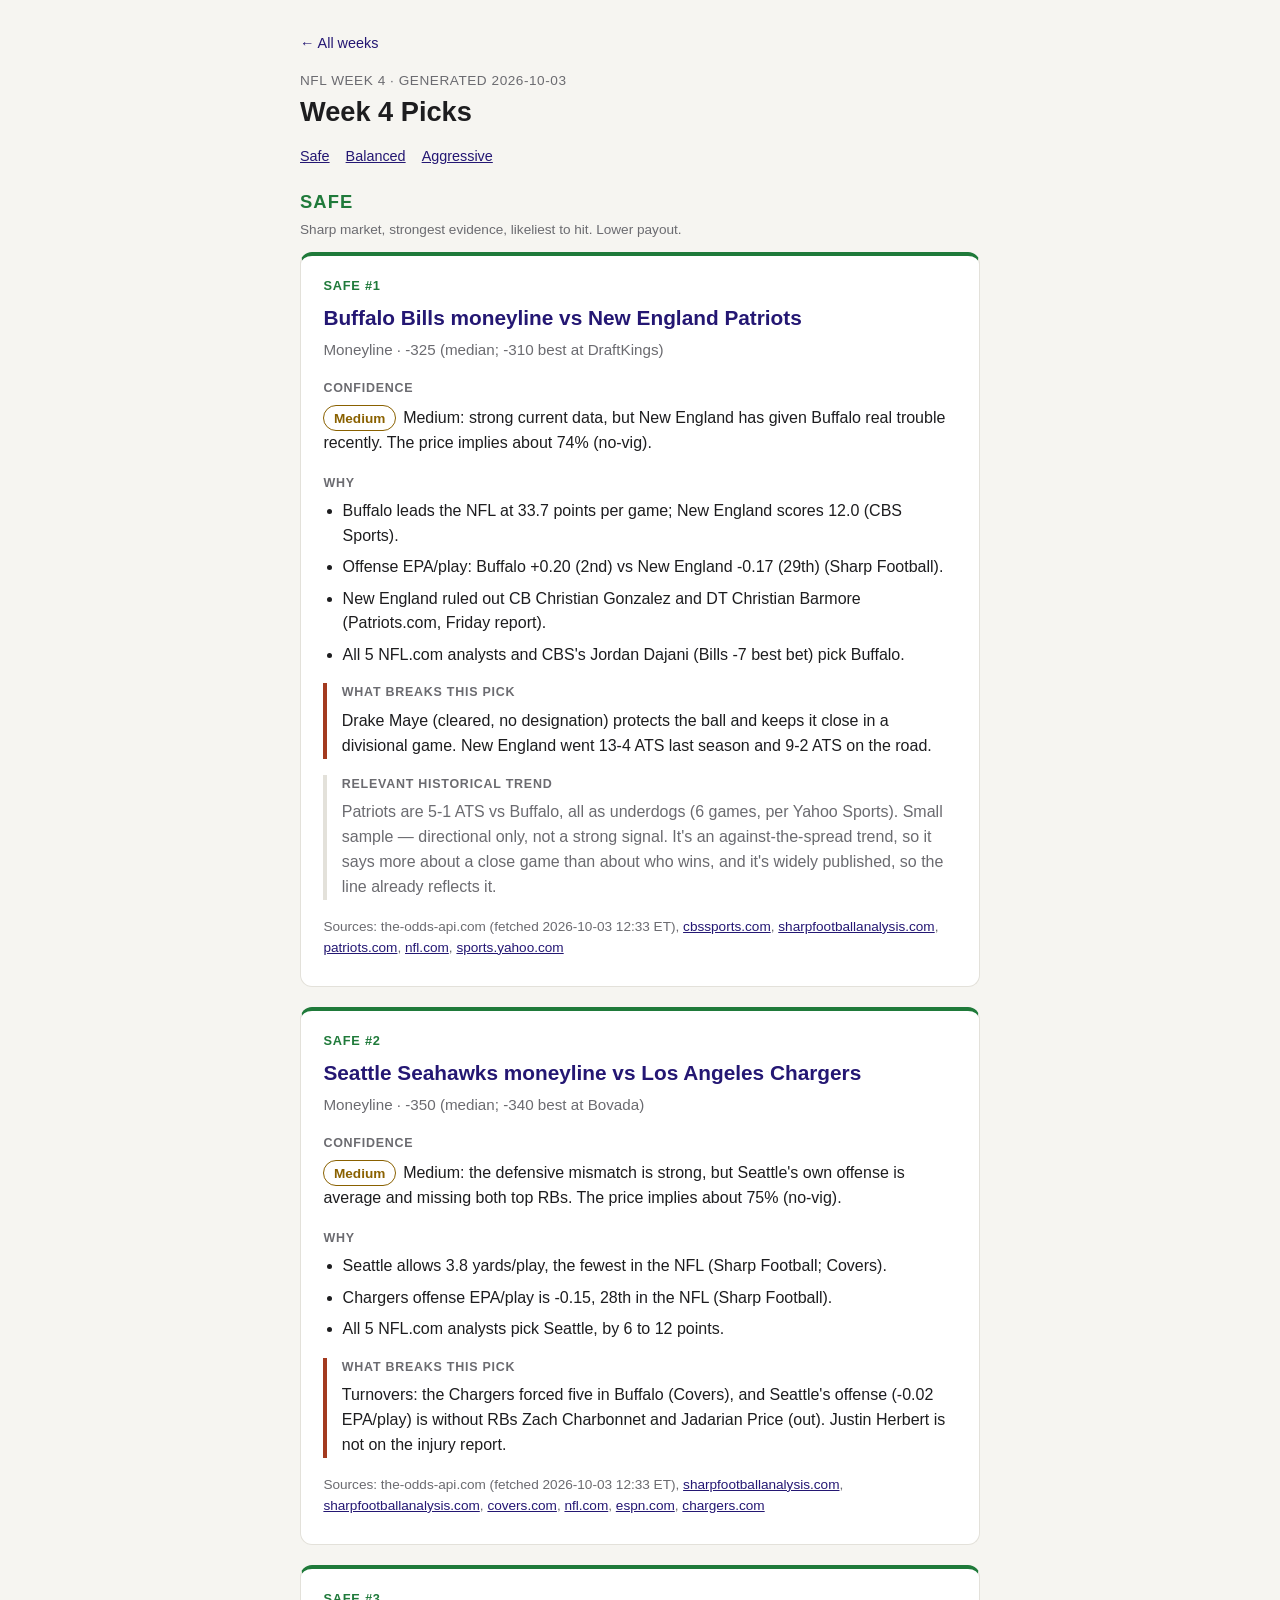
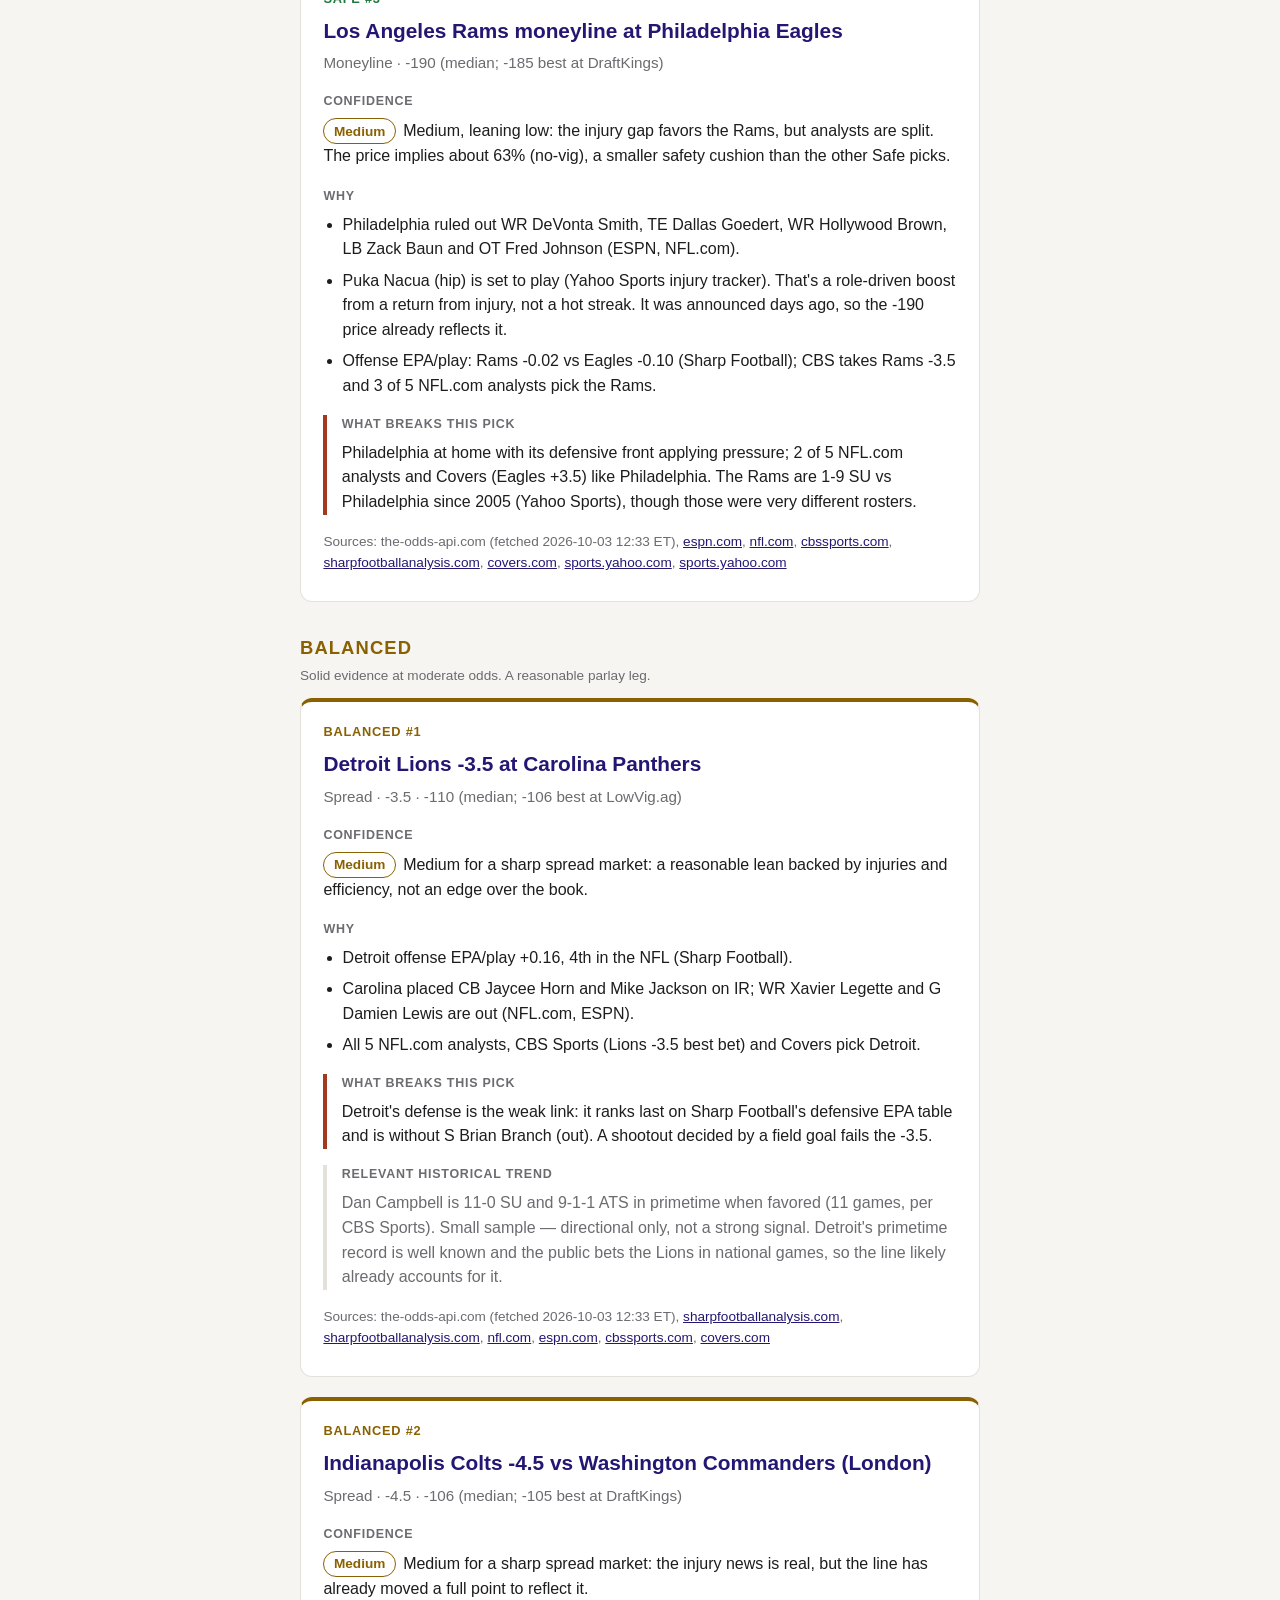
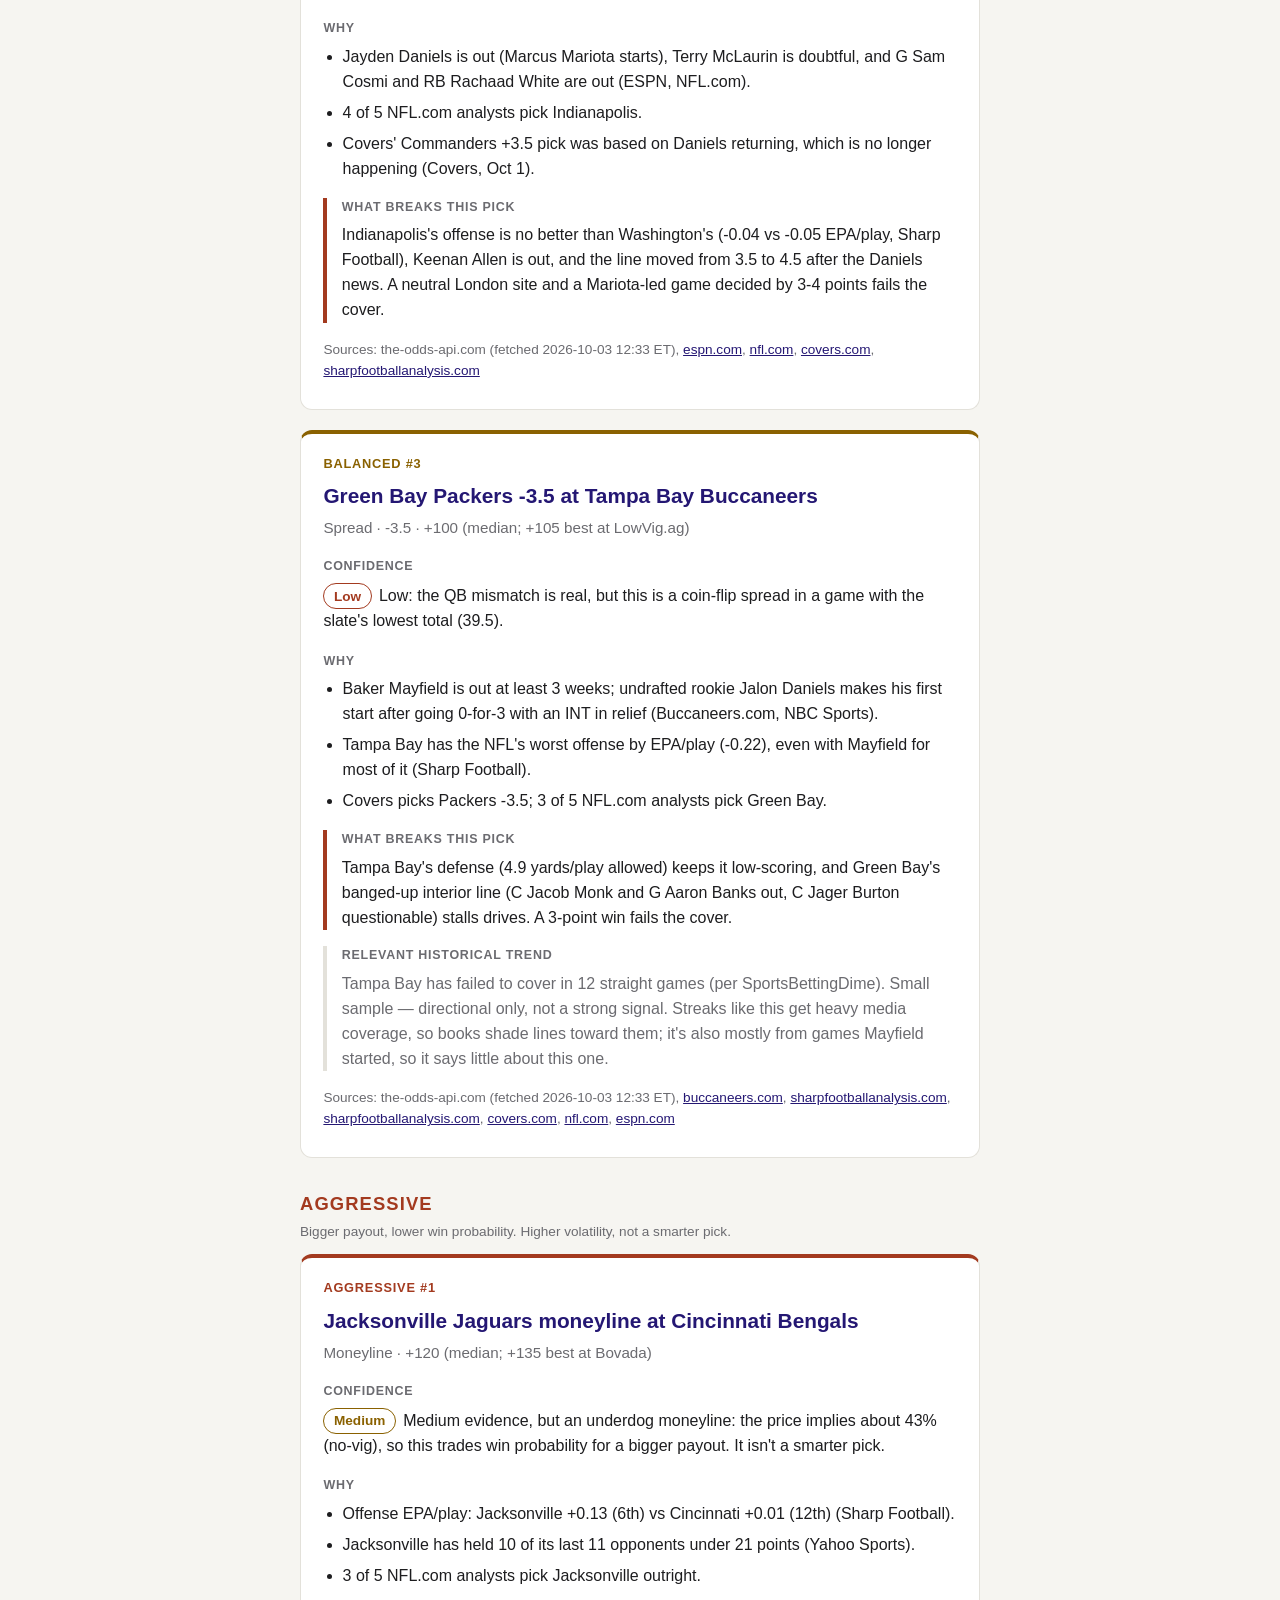
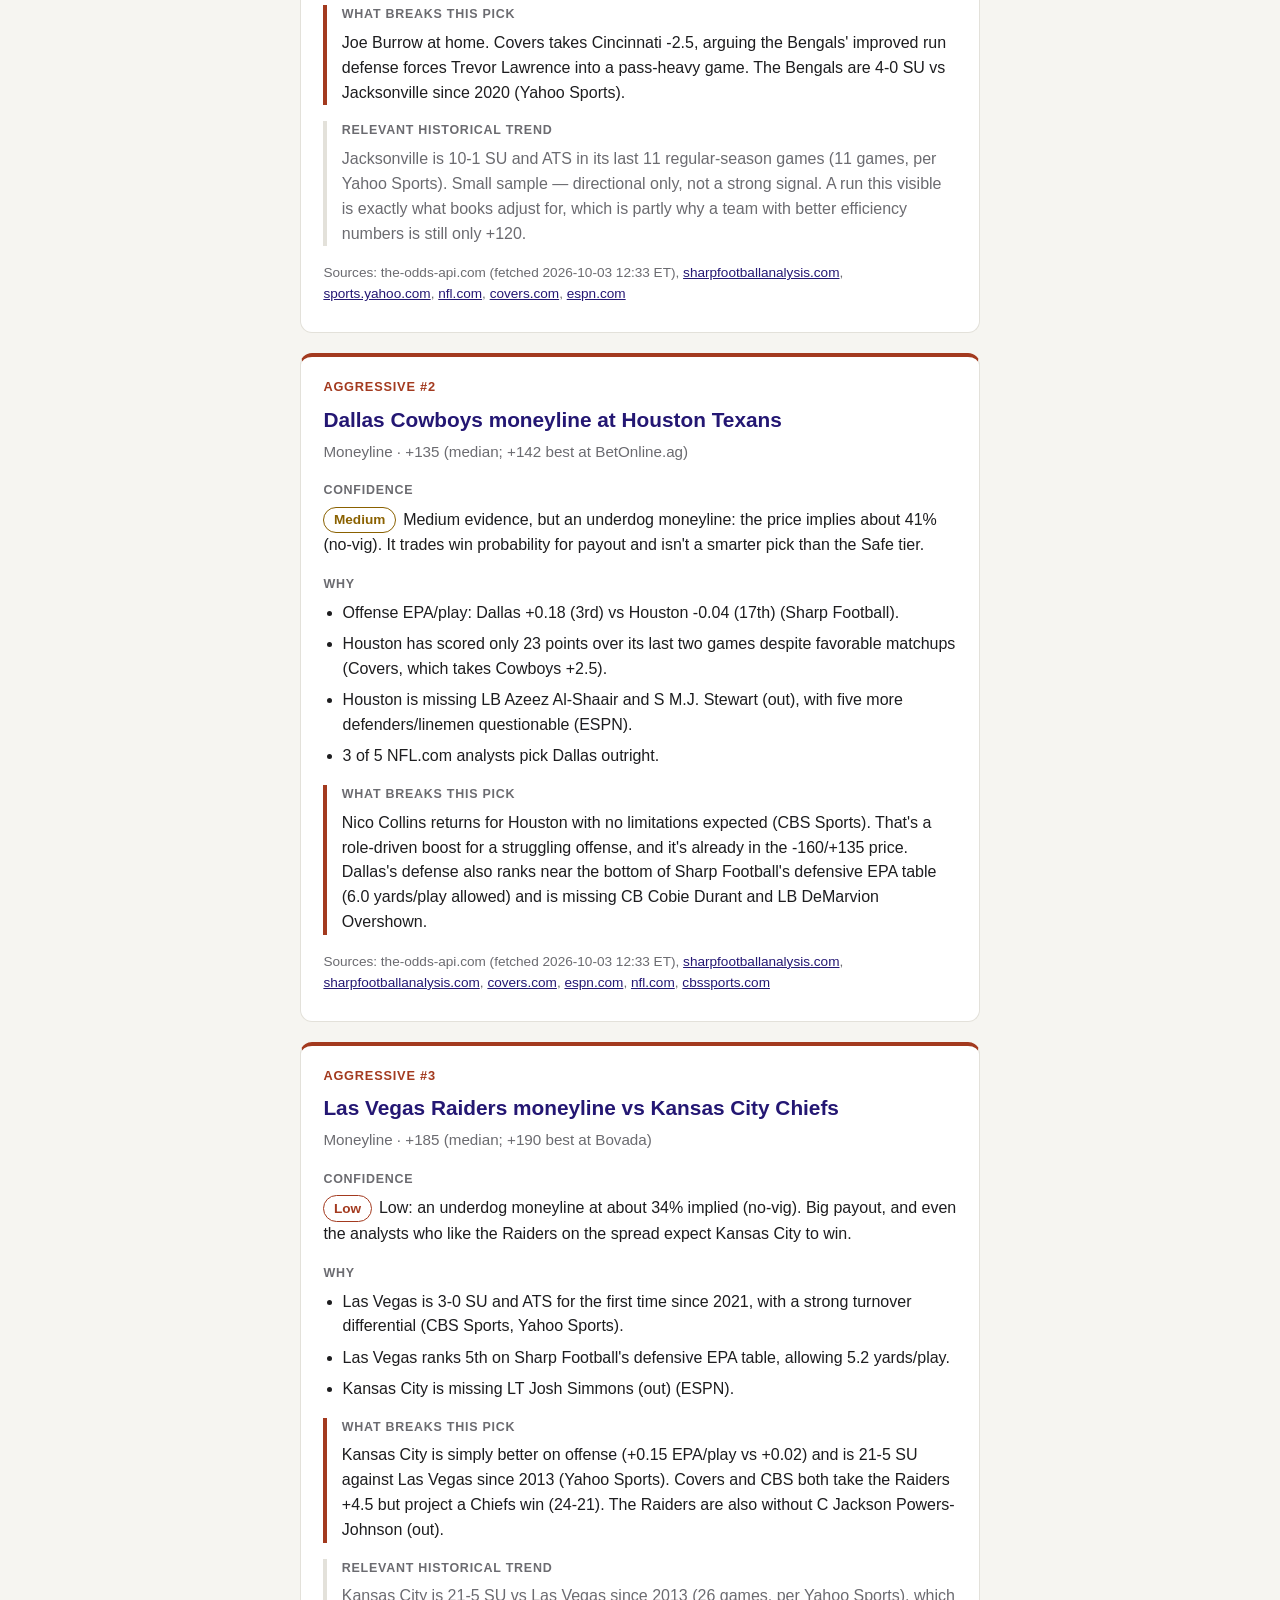
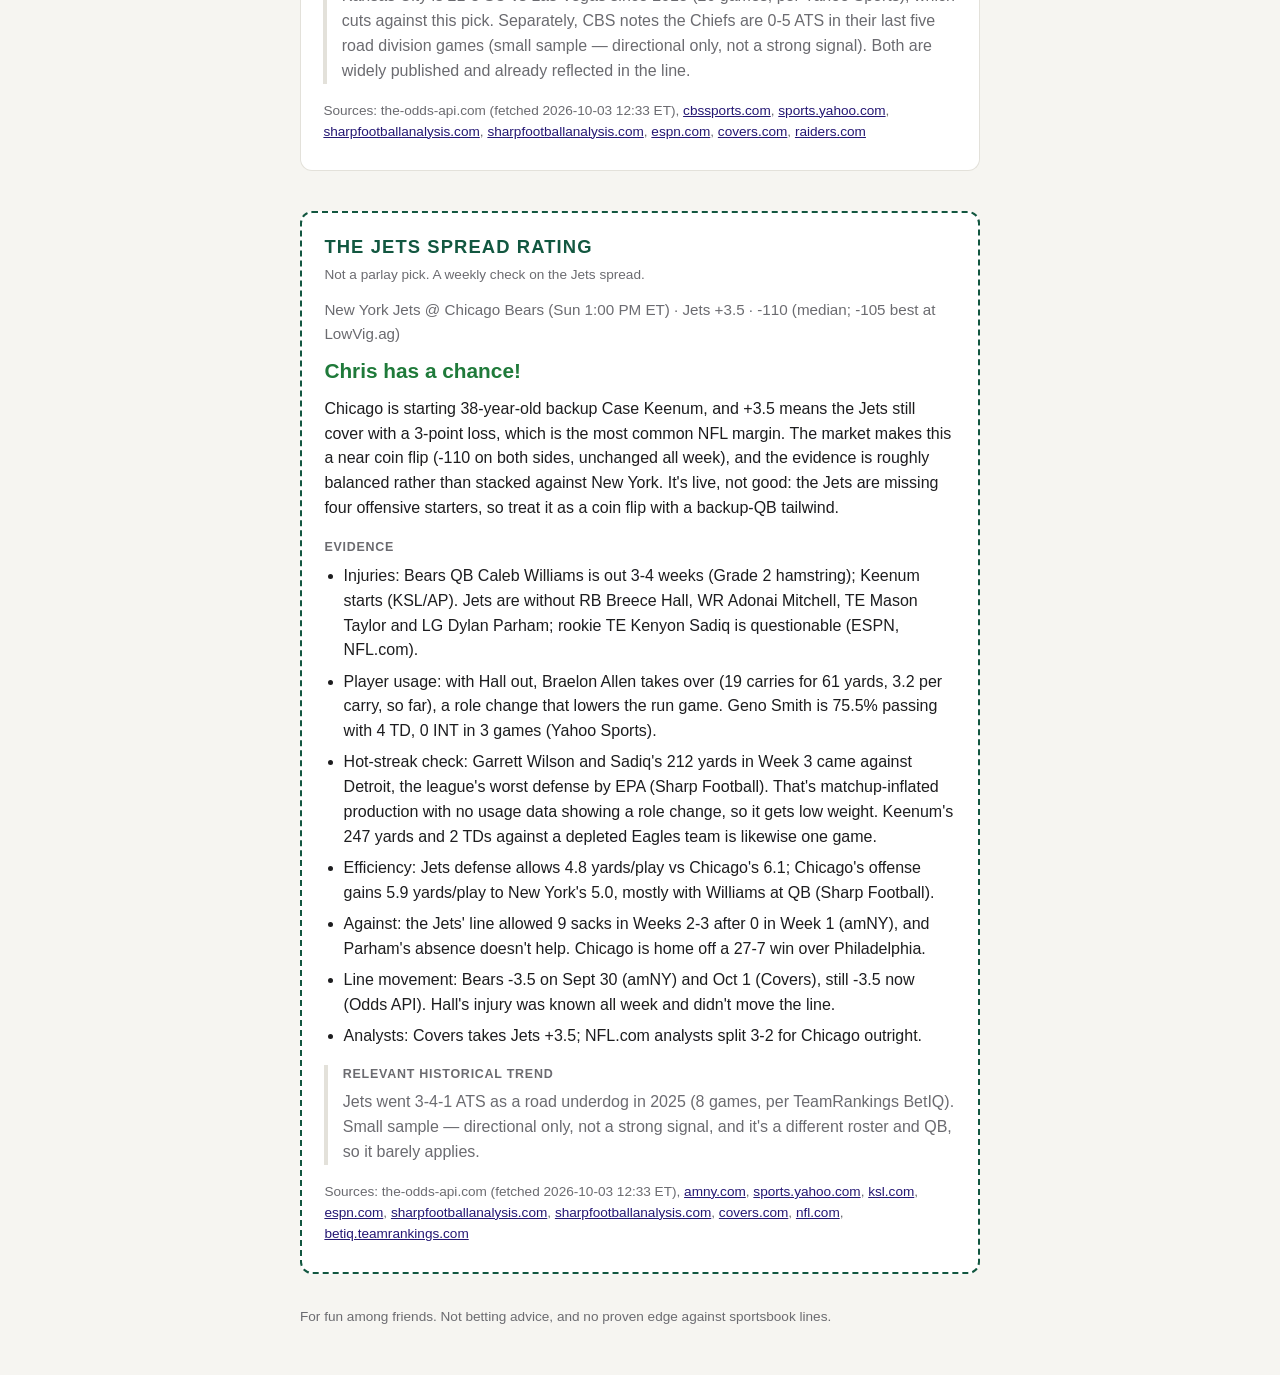
==== commit d6e5b8b5: "Update picks site (through week 4) Co-Authored-By: Claude Opus 5.5 <noreply@anthropic.com>" ====
--- a/week-4.html
+++ b/week-4.html
@@ -118,6 +118,16 @@
 <p class="sources">Sources: the-odds-api.com (fetched 2026-10-03 12:33 ET), <a href="https://www.cbssports.com/nfl/news/nfl-week-4-picks-odds-best-bets-chiefs-vegas-lions-panthers/">cbssports.com</a>, <a href="https://sports.yahoo.com/nfl/betting/article/nfl-betting-odds-lines-betting-trends-to-know-for-week-4s-biggest-games-205616693.html">sports.yahoo.com</a>, <a href="https://www.sharpfootballanalysis.com/stats-nfl/nfl-offensive-stats/">sharpfootballanalysis.com</a>, <a href="https://www.sharpfootballanalysis.com/stats-nfl/nfl-defensive-stats/">sharpfootballanalysis.com</a>, <a href="https://www.espn.com/nfl/injuries">espn.com</a>, <a href="https://www.covers.com/nfl/picks-against-the-spread-week-4-2026">covers.com</a>, <a href="https://www.raiders.com/news/las-vegas-raiders-kansas-city-chiefs-week-4-injury-report-2026-season-nfl">raiders.com</a></p>
 </section>
 </div>
+<section class="jets">
+<h2>The Jets Spread Rating</h2>
+<p class="jets-note">Not a parlay pick. A weekly check on the Jets spread.</p>
+<p class="meta">New York Jets @ Chicago Bears (Sun 1:00 PM ET) · Jets +3.5 · -110 (median; -105 best at LowVig.ag)</p>
+<p class="jets-rating jets-level-0">Chris has a chance!</p>
+<p>Chicago is starting 38-year-old backup Case Keenum, and +3.5 means the Jets still cover with a 3-point loss, which is the most common NFL margin. The market makes this a near coin flip (-110 on both sides, unchanged all week), and the evidence is roughly balanced rather than stacked against New York. It&#x27;s live, not good: the Jets are missing four offensive starters, so treat it as a coin flip with a backup-QB tailwind.</p>
+<h3>Evidence</h3><ul><li>Injuries: Bears QB Caleb Williams is out 3-4 weeks (Grade 2 hamstring); Keenum starts (KSL/AP). Jets are without RB Breece Hall, WR Adonai Mitchell, TE Mason Taylor and LG Dylan Parham; rookie TE Kenyon Sadiq is questionable (ESPN, NFL.com).</li><li>Player usage: with Hall out, Braelon Allen takes over (19 carries for 61 yards, 3.2 per carry, so far), a role change that lowers the run game. Geno Smith is 75.5% passing with 4 TD, 0 INT in 3 games (Yahoo Sports).</li><li>Hot-streak check: Garrett Wilson and Sadiq&#x27;s 212 yards in Week 3 came against Detroit, the league&#x27;s worst defense by EPA (Sharp Football). That&#x27;s matchup-inflated production with no usage data showing a role change, so it gets low weight. Keenum&#x27;s 247 yards and 2 TDs against a depleted Eagles team is likewise one game.</li><li>Efficiency: Jets defense allows 4.8 yards/play vs Chicago&#x27;s 6.1; Chicago&#x27;s offense gains 5.9 yards/play to New York&#x27;s 5.0, mostly with Williams at QB (Sharp Football).</li><li>Against: the Jets&#x27; line allowed 9 sacks in Weeks 2-3 after 0 in Week 1 (amNY), and Parham&#x27;s absence doesn&#x27;t help. Chicago is home off a 27-7 win over Philadelphia.</li><li>Line movement: Bears -3.5 on Sept 30 (amNY) and Oct 1 (Covers), still -3.5 now (Odds API). Hall&#x27;s injury was known all week and didn&#x27;t move the line.</li><li>Analysts: Covers takes Jets +3.5; NFL.com analysts split 3-2 for Chicago outright.</li></ul>
+<div class="trend"><h3>Relevant historical trend</h3><p>Jets went 3-4-1 ATS as a road underdog in 2025 (8 games, per TeamRankings BetIQ). Small sample — directional only, not a strong signal, and it&#x27;s a different roster and QB, so it barely applies.</p></div>
+<p class="sources">Sources: the-odds-api.com (fetched 2026-10-03 12:33 ET), <a href="https://www.amny.com/sports/jets-bears-w4-pre-9-30-26/">amny.com</a>, <a href="https://sports.yahoo.com/articles/5-things-watch-jets-face-123000616.html">sports.yahoo.com</a>, <a href="https://www.ksl.com/article/51629741/case-keenum-starts-at-quarterback-for-the-bears-against-the-eagles">ksl.com</a>, <a href="https://www.espn.com/nfl/injuries">espn.com</a>, <a href="https://www.sharpfootballanalysis.com/stats-nfl/nfl-offensive-stats/">sharpfootballanalysis.com</a>, <a href="https://www.sharpfootballanalysis.com/stats-nfl/nfl-defensive-stats/">sharpfootballanalysis.com</a>, <a href="https://www.covers.com/nfl/picks-against-the-spread-week-4-2026">covers.com</a>, <a href="https://www.nfl.com/news/nfl-picks-week-4-2026-nfl-season">nfl.com</a>, <a href="https://betiq.teamrankings.com/nfl/betting-trends/spread-ats-records-as-away-underdog/">betiq.teamrankings.com</a></p>
+</section>
 <footer>For fun among friends. Not betting advice, and no proven edge against sportsbook lines.</footer>
 </main>
 </body>
--- a/style.css
+++ b/style.css
@@ -100,4 +100,20 @@
 .result-loss { background: var(--aggressive); }
 .result-push { background: var(--muted); }
 
+/* The Jets Spread Rating: deliberately set apart from the real picks */
+.jets {
+  margin-top: 2.5rem; padding: 1.25rem 1.4rem;
+  border: 2px dashed #125740; border-radius: 12px; background: var(--card);
+}
+.jets h2 { margin: 0; font-size: 1.15rem; color: #125740; text-transform: uppercase; letter-spacing: 0.06em; }
+.jets-note { color: var(--muted); font-size: 0.85rem; margin: 0.2rem 0 0.8rem; }
+.jets-rating { font-size: 1.3rem; font-weight: 700; margin: 0.6rem 0; }
+.jets-level-0 { color: var(--safe); }
+.jets-level-1 { color: var(--balanced); }
+.jets-level-2 { color: var(--aggressive); }
+@media (prefers-color-scheme: dark) {
+  .jets { border-color: #4fbf8f; }
+  .jets h2 { color: #4fbf8f; }
+}
+
 footer { color: var(--muted); font-size: 0.85rem; margin-top: 2rem; }
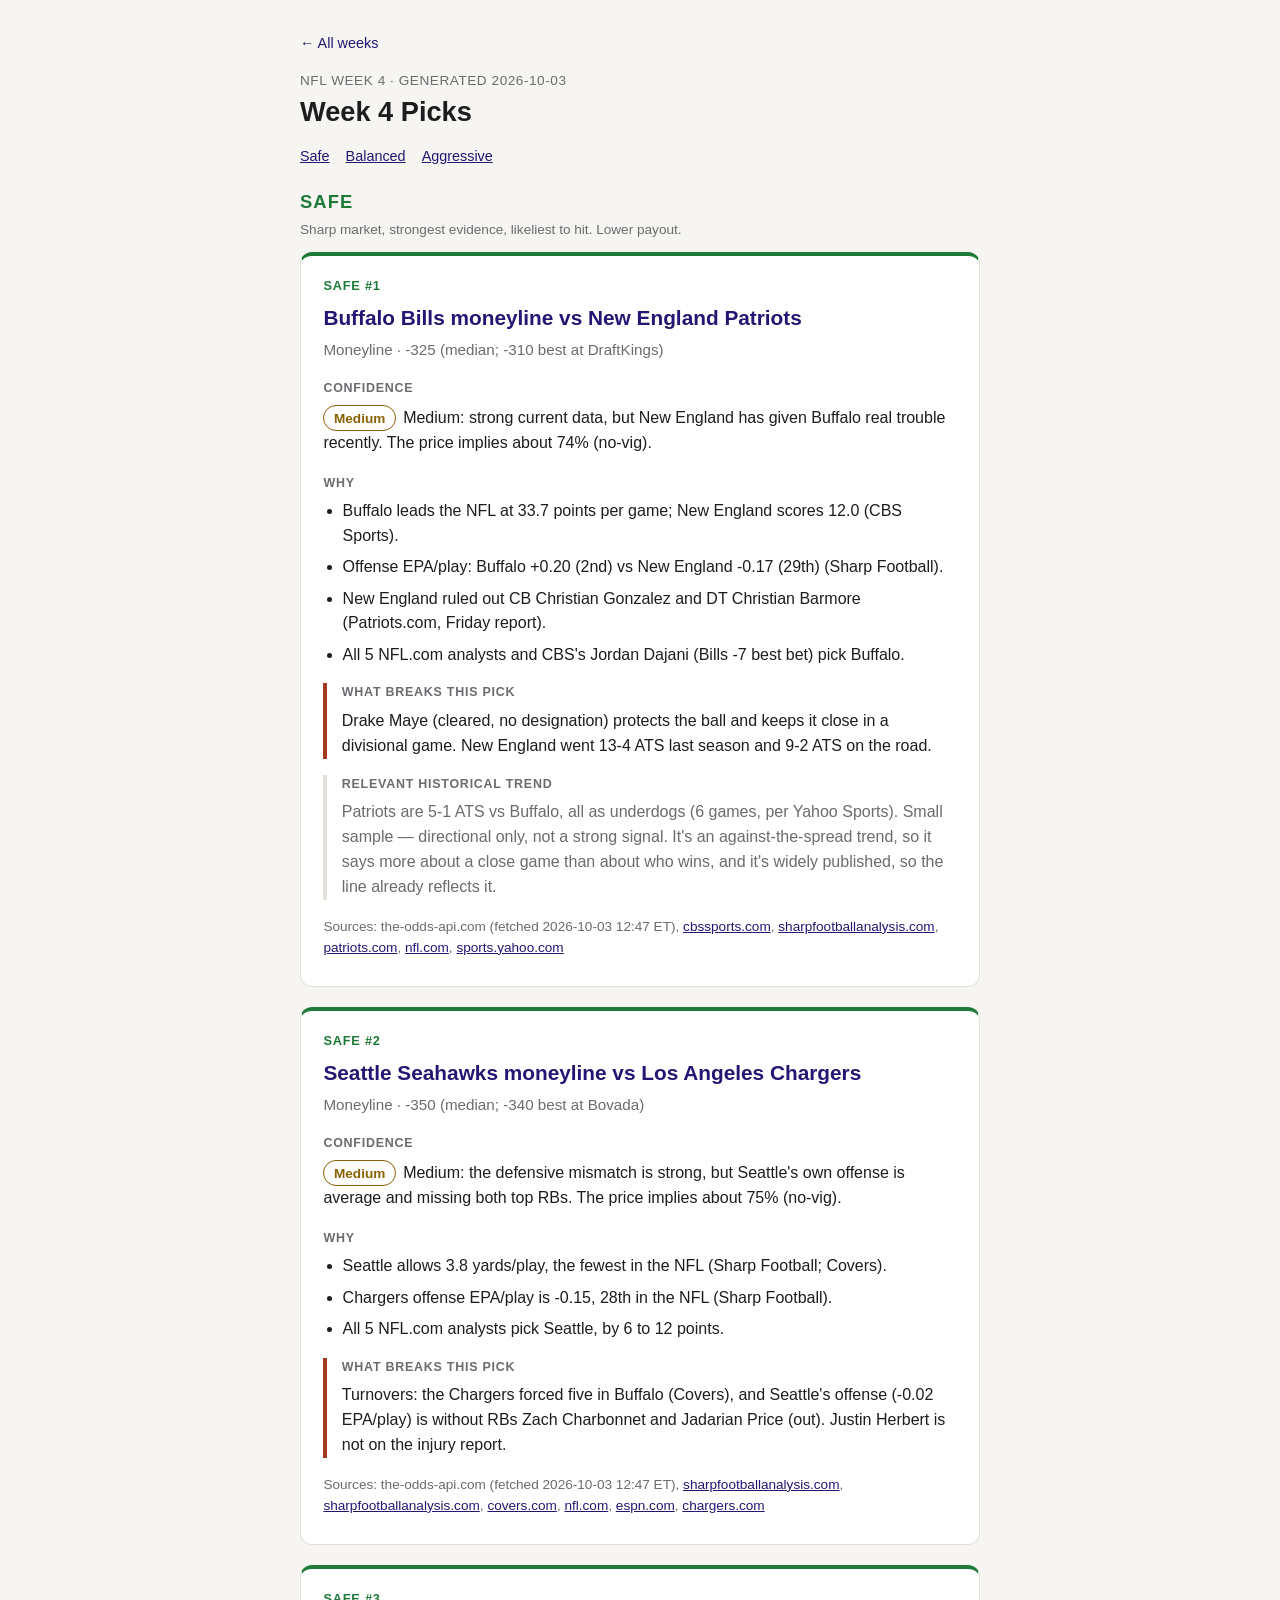
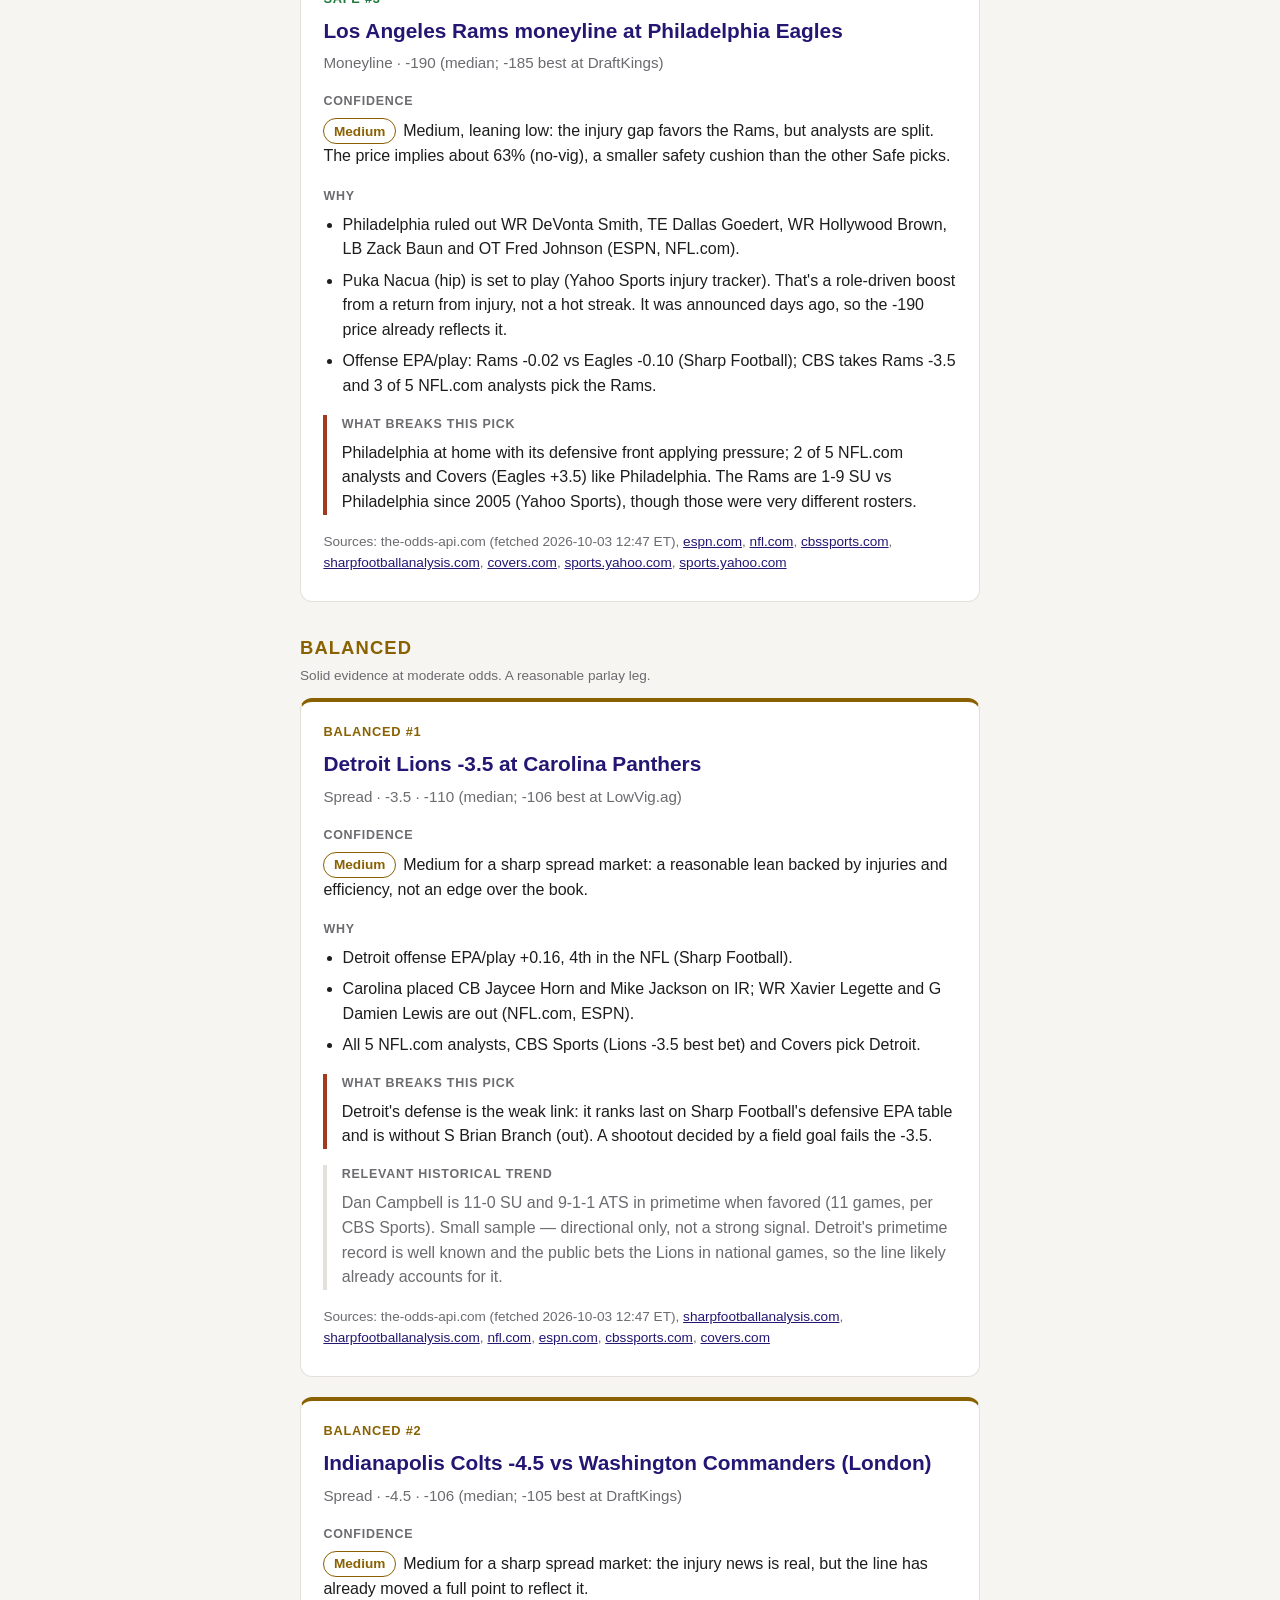
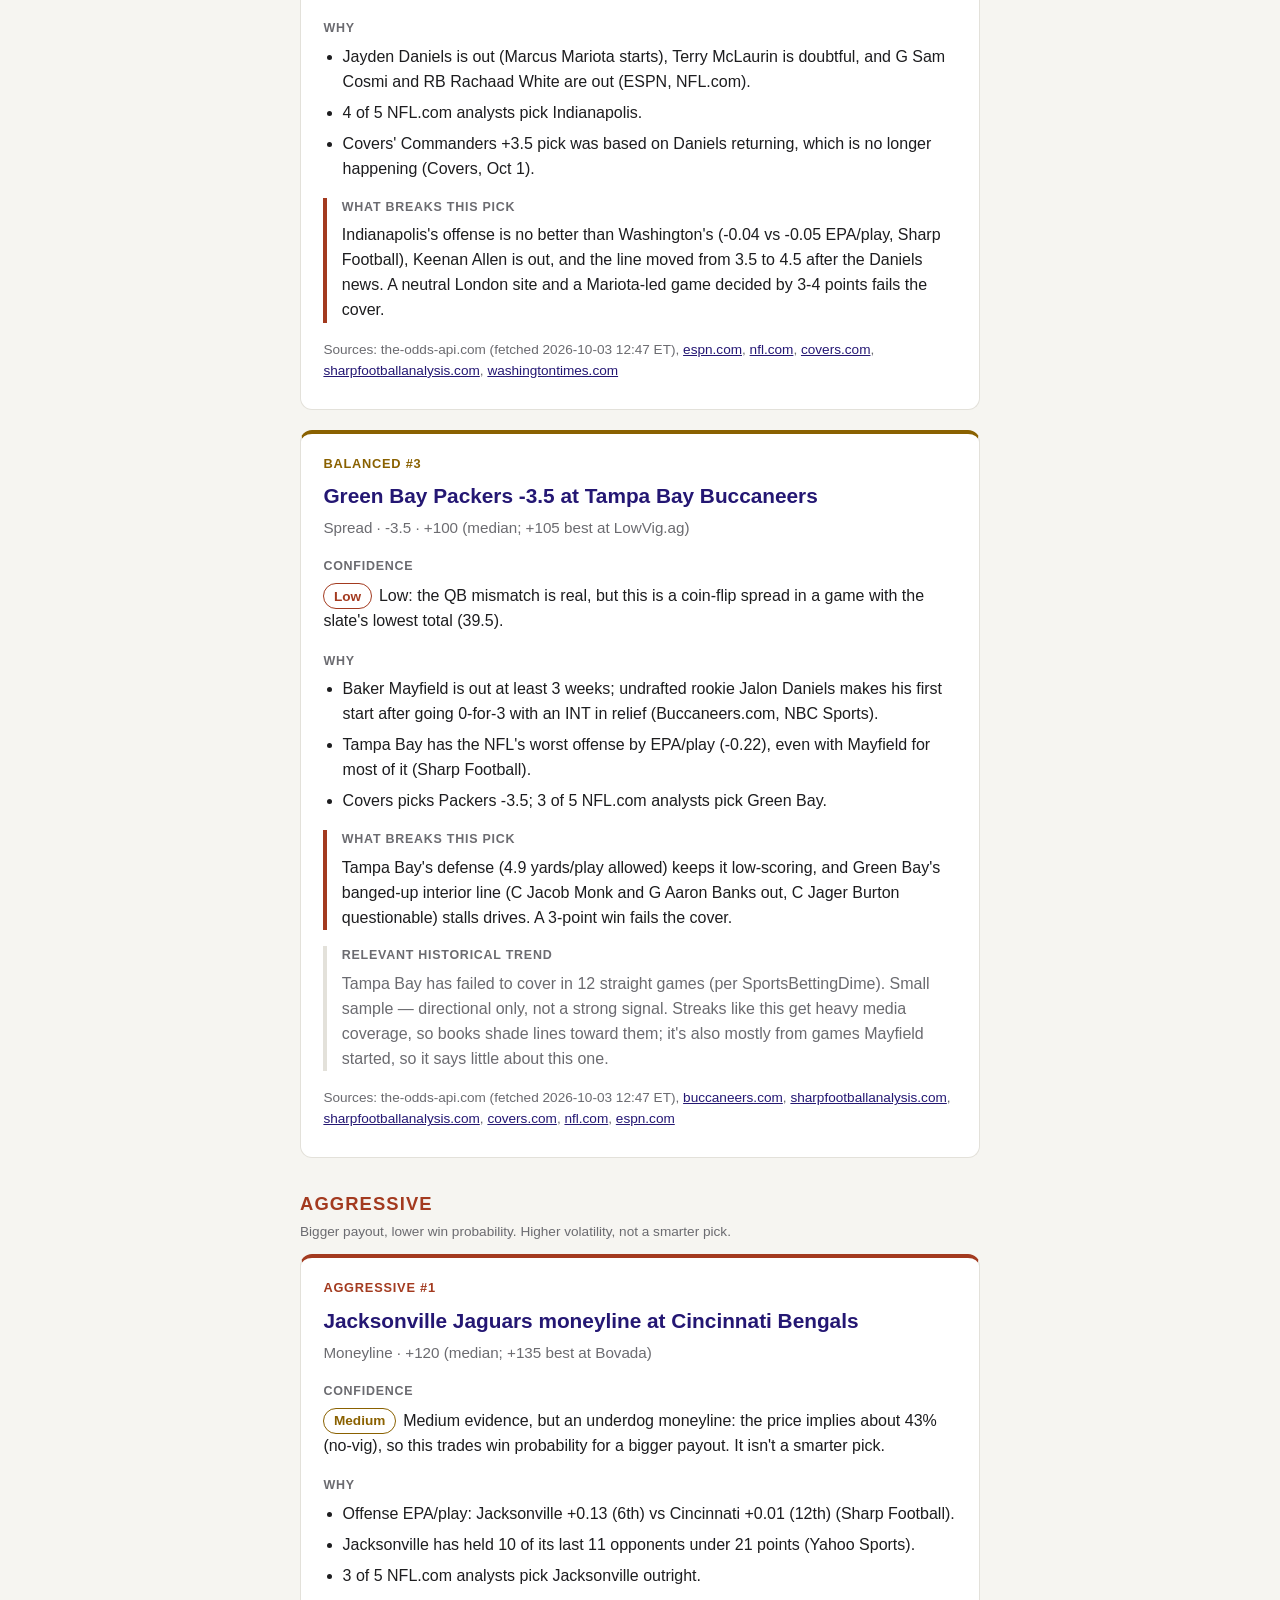
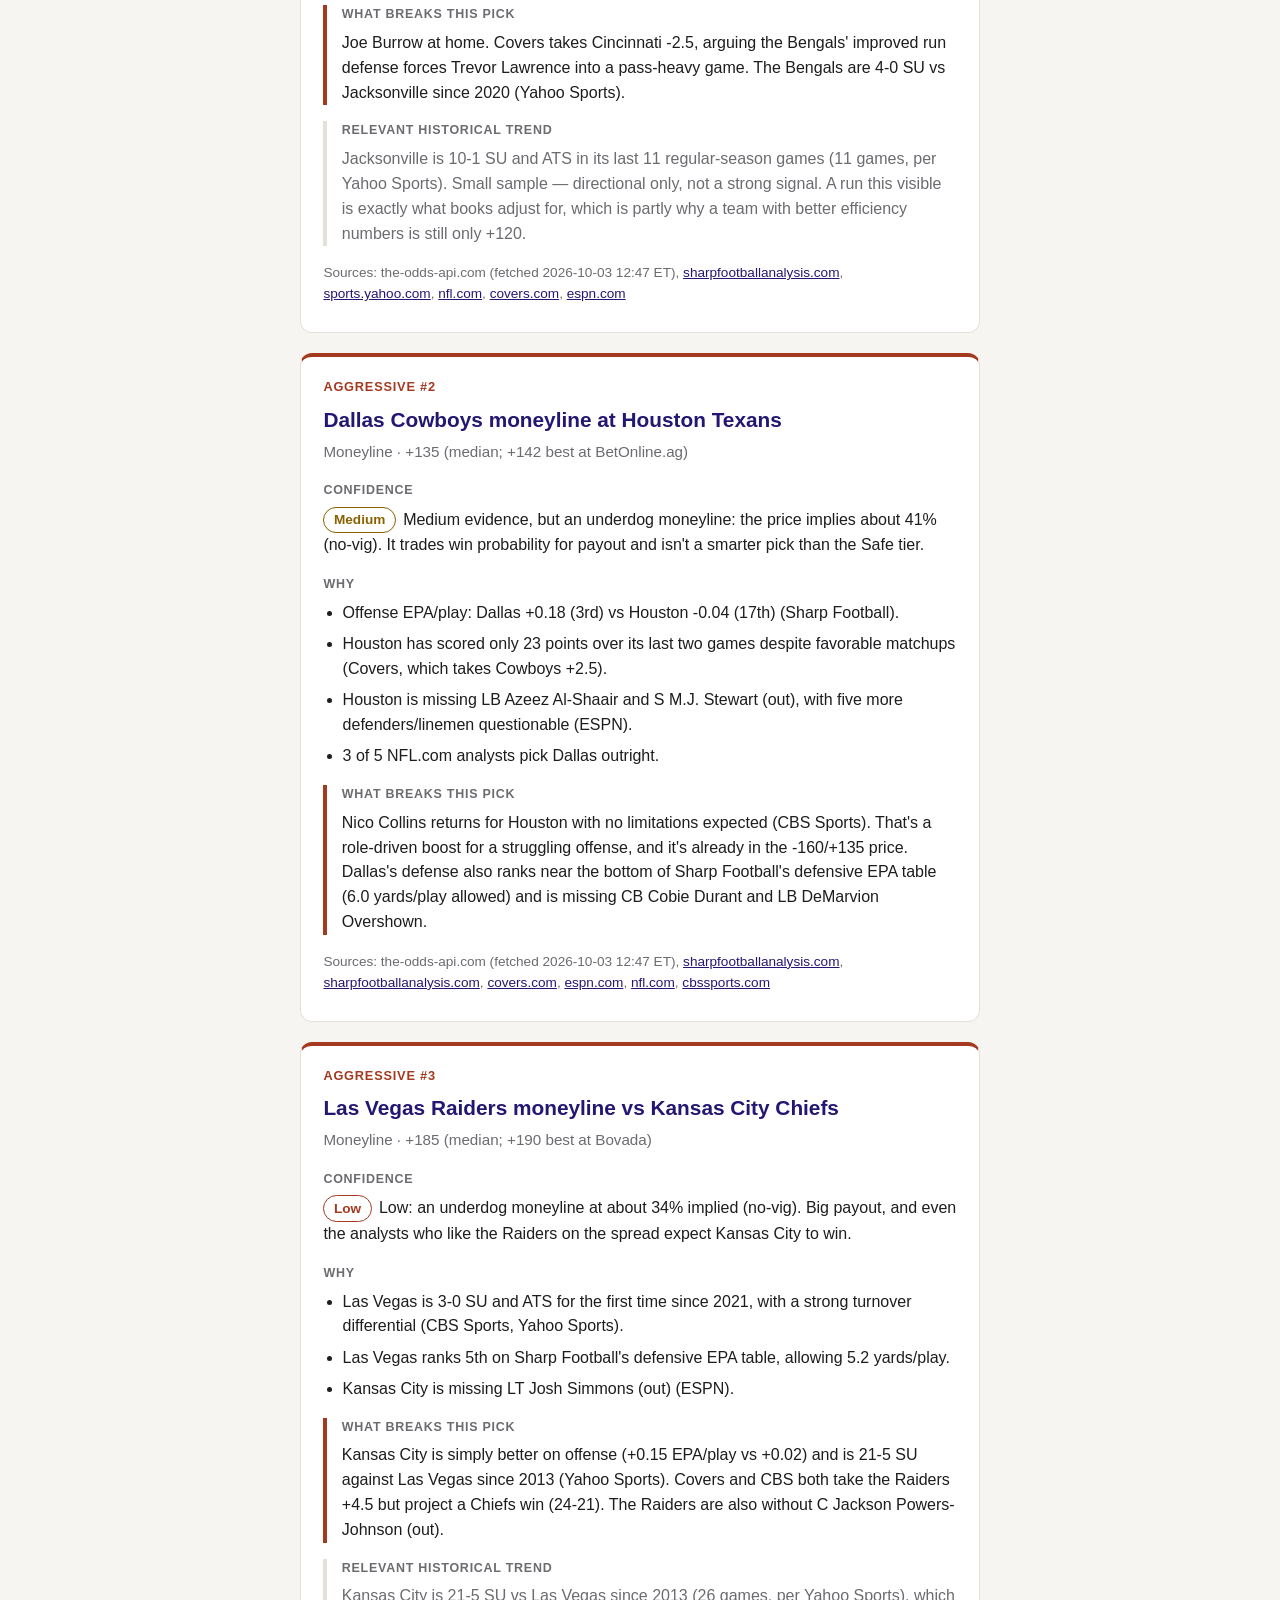
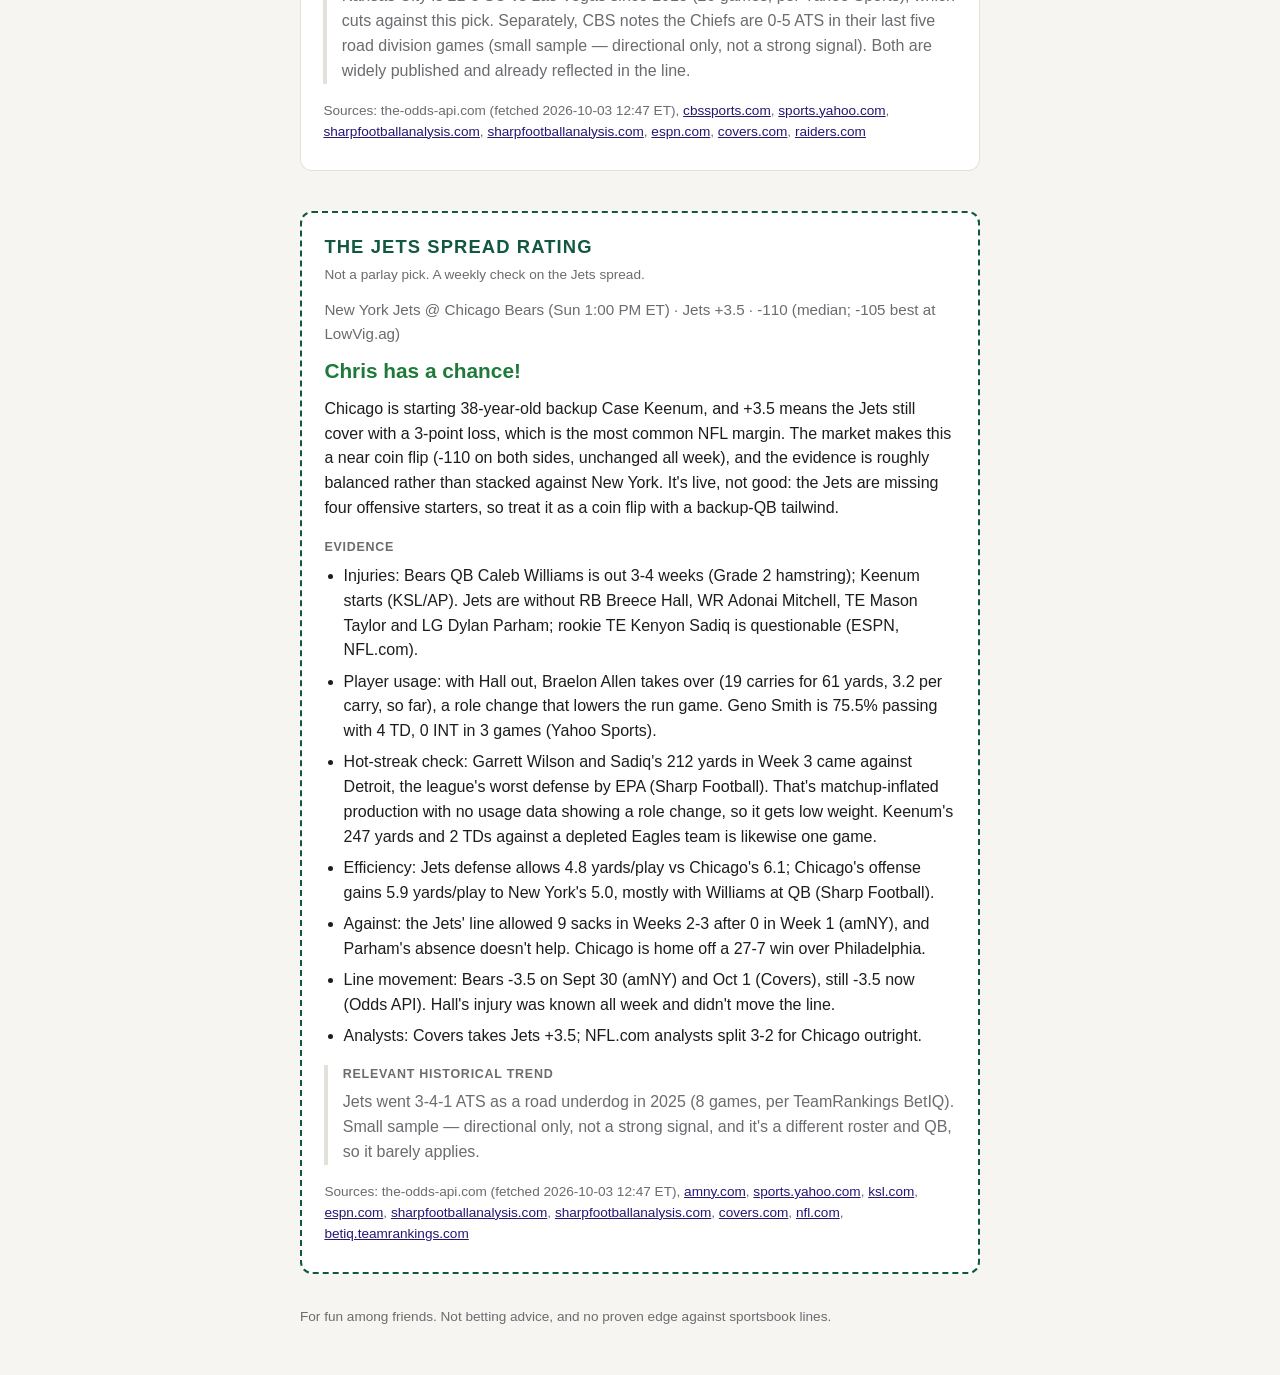
==== commit 5c458373: "Update picks site (through week 4) Co-Authored-By: Claude Opus 5.5 <noreply@anthropic.com>" ====
--- a/week-4.html
+++ b/week-4.html
@@ -25,7 +25,7 @@
 <h3>Why</h3><ul><li>Buffalo leads the NFL at 33.7 points per game; New England scores 12.0 (CBS Sports).</li><li>Offense EPA/play: Buffalo +0.20 (2nd) vs New England -0.17 (29th) (Sharp Football).</li><li>New England ruled out CB Christian Gonzalez and DT Christian Barmore (Patriots.com, Friday report).</li><li>All 5 NFL.com analysts and CBS&#x27;s Jordan Dajani (Bills -7 best bet) pick Buffalo.</li></ul>
 <div class="risk"><h3>What breaks this pick</h3><p>Drake Maye (cleared, no designation) protects the ball and keeps it close in a divisional game. New England went 13-4 ATS last season and 9-2 ATS on the road.</p></div>
 <div class="trend"><h3>Relevant historical trend</h3><p>Patriots are 5-1 ATS vs Buffalo, all as underdogs (6 games, per Yahoo Sports). Small sample — directional only, not a strong signal. It&#x27;s an against-the-spread trend, so it says more about a close game than about who wins, and it&#x27;s widely published, so the line already reflects it.</p></div>
-<p class="sources">Sources: the-odds-api.com (fetched 2026-10-03 12:33 ET), <a href="https://www.cbssports.com/nfl/news/nfl-week-4-picks-odds-best-bets-chiefs-vegas-lions-panthers/">cbssports.com</a>, <a href="https://www.sharpfootballanalysis.com/stats-nfl/nfl-offensive-stats/">sharpfootballanalysis.com</a>, <a href="https://www.patriots.com/news/injury-report-analysis-patriots-rule-out-christian-gonzalez-and-christian-barmore-for-sunday-s-week-4-matchup-vs-bills">patriots.com</a>, <a href="https://www.nfl.com/news/nfl-picks-week-4-2026-nfl-season">nfl.com</a>, <a href="https://sports.yahoo.com/nfl/betting/article/nfl-betting-odds-lines-betting-trends-to-know-for-week-4s-biggest-games-205616693.html">sports.yahoo.com</a></p>
+<p class="sources">Sources: the-odds-api.com (fetched 2026-10-03 12:47 ET), <a href="https://www.cbssports.com/nfl/news/nfl-week-4-picks-odds-best-bets-chiefs-vegas-lions-panthers/">cbssports.com</a>, <a href="https://www.sharpfootballanalysis.com/stats-nfl/nfl-offensive-stats/">sharpfootballanalysis.com</a>, <a href="https://www.patriots.com/news/injury-report-analysis-patriots-rule-out-christian-gonzalez-and-christian-barmore-for-sunday-s-week-4-matchup-vs-bills">patriots.com</a>, <a href="https://www.nfl.com/news/nfl-picks-week-4-2026-nfl-season">nfl.com</a>, <a href="https://sports.yahoo.com/nfl/betting/article/nfl-betting-odds-lines-betting-trends-to-know-for-week-4s-biggest-games-205616693.html">sports.yahoo.com</a></p>
 </section>
 <section class="card tier-safe">
 <p class="tier-label">Safe #2</p>
@@ -35,7 +35,7 @@
 <p><span class="badge conf-medium">Medium</span>Medium: the defensive mismatch is strong, but Seattle&#x27;s own offense is average and missing both top RBs. The price implies about 75% (no-vig).</p>
 <h3>Why</h3><ul><li>Seattle allows 3.8 yards/play, the fewest in the NFL (Sharp Football; Covers).</li><li>Chargers offense EPA/play is -0.15, 28th in the NFL (Sharp Football).</li><li>All 5 NFL.com analysts pick Seattle, by 6 to 12 points.</li></ul>
 <div class="risk"><h3>What breaks this pick</h3><p>Turnovers: the Chargers forced five in Buffalo (Covers), and Seattle&#x27;s offense (-0.02 EPA/play) is without RBs Zach Charbonnet and Jadarian Price (out). Justin Herbert is not on the injury report.</p></div>
-<p class="sources">Sources: the-odds-api.com (fetched 2026-10-03 12:33 ET), <a href="https://www.sharpfootballanalysis.com/stats-nfl/nfl-defensive-stats/">sharpfootballanalysis.com</a>, <a href="https://www.sharpfootballanalysis.com/stats-nfl/nfl-offensive-stats/">sharpfootballanalysis.com</a>, <a href="https://www.covers.com/nfl/picks-against-the-spread-week-4-2026">covers.com</a>, <a href="https://www.nfl.com/news/nfl-picks-week-4-2026-nfl-season">nfl.com</a>, <a href="https://www.espn.com/nfl/injuries">espn.com</a>, <a href="https://www.chargers.com/news/seahawks-injury-report-week-4">chargers.com</a></p>
+<p class="sources">Sources: the-odds-api.com (fetched 2026-10-03 12:47 ET), <a href="https://www.sharpfootballanalysis.com/stats-nfl/nfl-defensive-stats/">sharpfootballanalysis.com</a>, <a href="https://www.sharpfootballanalysis.com/stats-nfl/nfl-offensive-stats/">sharpfootballanalysis.com</a>, <a href="https://www.covers.com/nfl/picks-against-the-spread-week-4-2026">covers.com</a>, <a href="https://www.nfl.com/news/nfl-picks-week-4-2026-nfl-season">nfl.com</a>, <a href="https://www.espn.com/nfl/injuries">espn.com</a>, <a href="https://www.chargers.com/news/seahawks-injury-report-week-4">chargers.com</a></p>
 </section>
 <section class="card tier-safe">
 <p class="tier-label">Safe #3</p>
@@ -45,7 +45,7 @@
 <p><span class="badge conf-medium">Medium</span>Medium, leaning low: the injury gap favors the Rams, but analysts are split. The price implies about 63% (no-vig), a smaller safety cushion than the other Safe picks.</p>
 <h3>Why</h3><ul><li>Philadelphia ruled out WR DeVonta Smith, TE Dallas Goedert, WR Hollywood Brown, LB Zack Baun and OT Fred Johnson (ESPN, NFL.com).</li><li>Puka Nacua (hip) is set to play (Yahoo Sports injury tracker). That&#x27;s a role-driven boost from a return from injury, not a hot streak. It was announced days ago, so the -190 price already reflects it.</li><li>Offense EPA/play: Rams -0.02 vs Eagles -0.10 (Sharp Football); CBS takes Rams -3.5 and 3 of 5 NFL.com analysts pick the Rams.</li></ul>
 <div class="risk"><h3>What breaks this pick</h3><p>Philadelphia at home with its defensive front applying pressure; 2 of 5 NFL.com analysts and Covers (Eagles +3.5) like Philadelphia. The Rams are 1-9 SU vs Philadelphia since 2005 (Yahoo Sports), though those were very different rosters.</p></div>
-<p class="sources">Sources: the-odds-api.com (fetched 2026-10-03 12:33 ET), <a href="https://www.espn.com/nfl/injuries">espn.com</a>, <a href="https://www.nfl.com/news/nfl-picks-week-4-2026-nfl-season">nfl.com</a>, <a href="https://www.cbssports.com/nfl/news/nfl-week-4-picks-odds-best-bets-chiefs-vegas-lions-panthers/">cbssports.com</a>, <a href="https://www.sharpfootballanalysis.com/stats-nfl/nfl-offensive-stats/">sharpfootballanalysis.com</a>, <a href="https://www.covers.com/nfl/picks-against-the-spread-week-4-2026">covers.com</a>, <a href="https://sports.yahoo.com/nfl/betting/article/nfl-betting-odds-lines-betting-trends-to-know-for-week-4s-biggest-games-205616693.html">sports.yahoo.com</a>, <a href="https://sports.yahoo.com/fantasy/live/nfl-injury-tracker-week-4-latest-news-fantasy-implications-as-puka-nacua-hip-to-play-justin-jefferson-ankle-and-jayden-daniels-elbow-ruled-out-151829331.html">sports.yahoo.com</a></p>
+<p class="sources">Sources: the-odds-api.com (fetched 2026-10-03 12:47 ET), <a href="https://www.espn.com/nfl/injuries">espn.com</a>, <a href="https://www.nfl.com/news/nfl-picks-week-4-2026-nfl-season">nfl.com</a>, <a href="https://www.cbssports.com/nfl/news/nfl-week-4-picks-odds-best-bets-chiefs-vegas-lions-panthers/">cbssports.com</a>, <a href="https://www.sharpfootballanalysis.com/stats-nfl/nfl-offensive-stats/">sharpfootballanalysis.com</a>, <a href="https://www.covers.com/nfl/picks-against-the-spread-week-4-2026">covers.com</a>, <a href="https://sports.yahoo.com/nfl/betting/article/nfl-betting-odds-lines-betting-trends-to-know-for-week-4s-biggest-games-205616693.html">sports.yahoo.com</a>, <a href="https://sports.yahoo.com/fantasy/live/nfl-injury-tracker-week-4-latest-news-fantasy-implications-as-puka-nacua-hip-to-play-justin-jefferson-ankle-and-jayden-daniels-elbow-ruled-out-151829331.html">sports.yahoo.com</a></p>
 </section>
 </div>
 <div class="tier-group" id="tier-balanced">
@@ -59,7 +59,7 @@
 <h3>Why</h3><ul><li>Detroit offense EPA/play +0.16, 4th in the NFL (Sharp Football).</li><li>Carolina placed CB Jaycee Horn and Mike Jackson on IR; WR Xavier Legette and G Damien Lewis are out (NFL.com, ESPN).</li><li>All 5 NFL.com analysts, CBS Sports (Lions -3.5 best bet) and Covers pick Detroit.</li></ul>
 <div class="risk"><h3>What breaks this pick</h3><p>Detroit&#x27;s defense is the weak link: it ranks last on Sharp Football&#x27;s defensive EPA table and is without S Brian Branch (out). A shootout decided by a field goal fails the -3.5.</p></div>
 <div class="trend"><h3>Relevant historical trend</h3><p>Dan Campbell is 11-0 SU and 9-1-1 ATS in primetime when favored (11 games, per CBS Sports). Small sample — directional only, not a strong signal. Detroit&#x27;s primetime record is well known and the public bets the Lions in national games, so the line likely already accounts for it.</p></div>
-<p class="sources">Sources: the-odds-api.com (fetched 2026-10-03 12:33 ET), <a href="https://www.sharpfootballanalysis.com/stats-nfl/nfl-offensive-stats/">sharpfootballanalysis.com</a>, <a href="https://www.sharpfootballanalysis.com/stats-nfl/nfl-defensive-stats/">sharpfootballanalysis.com</a>, <a href="https://www.nfl.com/news/nfl-picks-week-4-2026-nfl-season">nfl.com</a>, <a href="https://www.espn.com/nfl/injuries">espn.com</a>, <a href="https://www.cbssports.com/nfl/news/nfl-week-4-picks-odds-best-bets-chiefs-vegas-lions-panthers/">cbssports.com</a>, <a href="https://www.covers.com/nfl/picks-against-the-spread-week-4-2026">covers.com</a></p>
+<p class="sources">Sources: the-odds-api.com (fetched 2026-10-03 12:47 ET), <a href="https://www.sharpfootballanalysis.com/stats-nfl/nfl-offensive-stats/">sharpfootballanalysis.com</a>, <a href="https://www.sharpfootballanalysis.com/stats-nfl/nfl-defensive-stats/">sharpfootballanalysis.com</a>, <a href="https://www.nfl.com/news/nfl-picks-week-4-2026-nfl-season">nfl.com</a>, <a href="https://www.espn.com/nfl/injuries">espn.com</a>, <a href="https://www.cbssports.com/nfl/news/nfl-week-4-picks-odds-best-bets-chiefs-vegas-lions-panthers/">cbssports.com</a>, <a href="https://www.covers.com/nfl/picks-against-the-spread-week-4-2026">covers.com</a></p>
 </section>
 <section class="card tier-balanced">
 <p class="tier-label">Balanced #2</p>
@@ -69,7 +69,7 @@
 <p><span class="badge conf-medium">Medium</span>Medium for a sharp spread market: the injury news is real, but the line has already moved a full point to reflect it.</p>
 <h3>Why</h3><ul><li>Jayden Daniels is out (Marcus Mariota starts), Terry McLaurin is doubtful, and G Sam Cosmi and RB Rachaad White are out (ESPN, NFL.com).</li><li>4 of 5 NFL.com analysts pick Indianapolis.</li><li>Covers&#x27; Commanders +3.5 pick was based on Daniels returning, which is no longer happening (Covers, Oct 1).</li></ul>
 <div class="risk"><h3>What breaks this pick</h3><p>Indianapolis&#x27;s offense is no better than Washington&#x27;s (-0.04 vs -0.05 EPA/play, Sharp Football), Keenan Allen is out, and the line moved from 3.5 to 4.5 after the Daniels news. A neutral London site and a Mariota-led game decided by 3-4 points fails the cover.</p></div>
-<p class="sources">Sources: the-odds-api.com (fetched 2026-10-03 12:33 ET), <a href="https://www.espn.com/nfl/injuries">espn.com</a>, <a href="https://www.nfl.com/news/nfl-picks-week-4-2026-nfl-season">nfl.com</a>, <a href="https://www.covers.com/nfl/picks-against-the-spread-week-4-2026">covers.com</a>, <a href="https://www.sharpfootballanalysis.com/stats-nfl/nfl-offensive-stats/">sharpfootballanalysis.com</a></p>
+<p class="sources">Sources: the-odds-api.com (fetched 2026-10-03 12:47 ET), <a href="https://www.espn.com/nfl/injuries">espn.com</a>, <a href="https://www.nfl.com/news/nfl-picks-week-4-2026-nfl-season">nfl.com</a>, <a href="https://www.covers.com/nfl/picks-against-the-spread-week-4-2026">covers.com</a>, <a href="https://www.sharpfootballanalysis.com/stats-nfl/nfl-offensive-stats/">sharpfootballanalysis.com</a>, <a href="https://www.washingtontimes.com/news/2026/oct/3/colts-wr-keenan-allen-ruled-london-game-groin-injury/">washingtontimes.com</a></p>
 </section>
 <section class="card tier-balanced">
 <p class="tier-label">Balanced #3</p>
@@ -80,7 +80,7 @@
 <h3>Why</h3><ul><li>Baker Mayfield is out at least 3 weeks; undrafted rookie Jalon Daniels makes his first start after going 0-for-3 with an INT in relief (Buccaneers.com, NBC Sports).</li><li>Tampa Bay has the NFL&#x27;s worst offense by EPA/play (-0.22), even with Mayfield for most of it (Sharp Football).</li><li>Covers picks Packers -3.5; 3 of 5 NFL.com analysts pick Green Bay.</li></ul>
 <div class="risk"><h3>What breaks this pick</h3><p>Tampa Bay&#x27;s defense (4.9 yards/play allowed) keeps it low-scoring, and Green Bay&#x27;s banged-up interior line (C Jacob Monk and G Aaron Banks out, C Jager Burton questionable) stalls drives. A 3-point win fails the cover.</p></div>
 <div class="trend"><h3>Relevant historical trend</h3><p>Tampa Bay has failed to cover in 12 straight games (per SportsBettingDime). Small sample — directional only, not a strong signal. Streaks like this get heavy media coverage, so books shade lines toward them; it&#x27;s also mostly from games Mayfield started, so it says little about this one.</p></div>
-<p class="sources">Sources: the-odds-api.com (fetched 2026-10-03 12:33 ET), <a href="https://www.buccaneers.com/news/baker-mayfield-three-weeks-minimum-thumb-injury-update">buccaneers.com</a>, <a href="https://www.sharpfootballanalysis.com/stats-nfl/nfl-offensive-stats/">sharpfootballanalysis.com</a>, <a href="https://www.sharpfootballanalysis.com/stats-nfl/nfl-defensive-stats/">sharpfootballanalysis.com</a>, <a href="https://www.covers.com/nfl/picks-against-the-spread-week-4-2026">covers.com</a>, <a href="https://www.nfl.com/news/nfl-picks-week-4-2026-nfl-season">nfl.com</a>, <a href="https://www.espn.com/nfl/injuries">espn.com</a></p>
+<p class="sources">Sources: the-odds-api.com (fetched 2026-10-03 12:47 ET), <a href="https://www.buccaneers.com/news/baker-mayfield-three-weeks-minimum-thumb-injury-update">buccaneers.com</a>, <a href="https://www.sharpfootballanalysis.com/stats-nfl/nfl-offensive-stats/">sharpfootballanalysis.com</a>, <a href="https://www.sharpfootballanalysis.com/stats-nfl/nfl-defensive-stats/">sharpfootballanalysis.com</a>, <a href="https://www.covers.com/nfl/picks-against-the-spread-week-4-2026">covers.com</a>, <a href="https://www.nfl.com/news/nfl-picks-week-4-2026-nfl-season">nfl.com</a>, <a href="https://www.espn.com/nfl/injuries">espn.com</a></p>
 </section>
 </div>
 <div class="tier-group" id="tier-aggressive">
@@ -94,7 +94,7 @@
 <h3>Why</h3><ul><li>Offense EPA/play: Jacksonville +0.13 (6th) vs Cincinnati +0.01 (12th) (Sharp Football).</li><li>Jacksonville has held 10 of its last 11 opponents under 21 points (Yahoo Sports).</li><li>3 of 5 NFL.com analysts pick Jacksonville outright.</li></ul>
 <div class="risk"><h3>What breaks this pick</h3><p>Joe Burrow at home. Covers takes Cincinnati -2.5, arguing the Bengals&#x27; improved run defense forces Trevor Lawrence into a pass-heavy game. The Bengals are 4-0 SU vs Jacksonville since 2020 (Yahoo Sports).</p></div>
 <div class="trend"><h3>Relevant historical trend</h3><p>Jacksonville is 10-1 SU and ATS in its last 11 regular-season games (11 games, per Yahoo Sports). Small sample — directional only, not a strong signal. A run this visible is exactly what books adjust for, which is partly why a team with better efficiency numbers is still only +120.</p></div>
-<p class="sources">Sources: the-odds-api.com (fetched 2026-10-03 12:33 ET), <a href="https://www.sharpfootballanalysis.com/stats-nfl/nfl-offensive-stats/">sharpfootballanalysis.com</a>, <a href="https://sports.yahoo.com/nfl/betting/article/nfl-betting-odds-lines-betting-trends-to-know-for-week-4s-biggest-games-205616693.html">sports.yahoo.com</a>, <a href="https://www.nfl.com/news/nfl-picks-week-4-2026-nfl-season">nfl.com</a>, <a href="https://www.covers.com/nfl/picks-against-the-spread-week-4-2026">covers.com</a>, <a href="https://www.espn.com/nfl/injuries">espn.com</a></p>
+<p class="sources">Sources: the-odds-api.com (fetched 2026-10-03 12:47 ET), <a href="https://www.sharpfootballanalysis.com/stats-nfl/nfl-offensive-stats/">sharpfootballanalysis.com</a>, <a href="https://sports.yahoo.com/nfl/betting/article/nfl-betting-odds-lines-betting-trends-to-know-for-week-4s-biggest-games-205616693.html">sports.yahoo.com</a>, <a href="https://www.nfl.com/news/nfl-picks-week-4-2026-nfl-season">nfl.com</a>, <a href="https://www.covers.com/nfl/picks-against-the-spread-week-4-2026">covers.com</a>, <a href="https://www.espn.com/nfl/injuries">espn.com</a></p>
 </section>
 <section class="card tier-aggressive">
 <p class="tier-label">Aggressive #2</p>
@@ -104,7 +104,7 @@
 <p><span class="badge conf-medium">Medium</span>Medium evidence, but an underdog moneyline: the price implies about 41% (no-vig). It trades win probability for payout and isn&#x27;t a smarter pick than the Safe tier.</p>
 <h3>Why</h3><ul><li>Offense EPA/play: Dallas +0.18 (3rd) vs Houston -0.04 (17th) (Sharp Football).</li><li>Houston has scored only 23 points over its last two games despite favorable matchups (Covers, which takes Cowboys +2.5).</li><li>Houston is missing LB Azeez Al-Shaair and S M.J. Stewart (out), with five more defenders/linemen questionable (ESPN).</li><li>3 of 5 NFL.com analysts pick Dallas outright.</li></ul>
 <div class="risk"><h3>What breaks this pick</h3><p>Nico Collins returns for Houston with no limitations expected (CBS Sports). That&#x27;s a role-driven boost for a struggling offense, and it&#x27;s already in the -160/+135 price. Dallas&#x27;s defense also ranks near the bottom of Sharp Football&#x27;s defensive EPA table (6.0 yards/play allowed) and is missing CB Cobie Durant and LB DeMarvion Overshown.</p></div>
-<p class="sources">Sources: the-odds-api.com (fetched 2026-10-03 12:33 ET), <a href="https://www.sharpfootballanalysis.com/stats-nfl/nfl-offensive-stats/">sharpfootballanalysis.com</a>, <a href="https://www.sharpfootballanalysis.com/stats-nfl/nfl-defensive-stats/">sharpfootballanalysis.com</a>, <a href="https://www.covers.com/nfl/picks-against-the-spread-week-4-2026">covers.com</a>, <a href="https://www.espn.com/nfl/injuries">espn.com</a>, <a href="https://www.nfl.com/news/nfl-picks-week-4-2026-nfl-season">nfl.com</a>, <a href="https://www.cbssports.com/fantasy/football/news/texans-nico-collins-no-limitations-expected-monday/">cbssports.com</a></p>
+<p class="sources">Sources: the-odds-api.com (fetched 2026-10-03 12:47 ET), <a href="https://www.sharpfootballanalysis.com/stats-nfl/nfl-offensive-stats/">sharpfootballanalysis.com</a>, <a href="https://www.sharpfootballanalysis.com/stats-nfl/nfl-defensive-stats/">sharpfootballanalysis.com</a>, <a href="https://www.covers.com/nfl/picks-against-the-spread-week-4-2026">covers.com</a>, <a href="https://www.espn.com/nfl/injuries">espn.com</a>, <a href="https://www.nfl.com/news/nfl-picks-week-4-2026-nfl-season">nfl.com</a>, <a href="https://www.cbssports.com/fantasy/football/news/texans-nico-collins-no-limitations-expected-monday/">cbssports.com</a></p>
 </section>
 <section class="card tier-aggressive">
 <p class="tier-label">Aggressive #3</p>
@@ -115,7 +115,7 @@
 <h3>Why</h3><ul><li>Las Vegas is 3-0 SU and ATS for the first time since 2021, with a strong turnover differential (CBS Sports, Yahoo Sports).</li><li>Las Vegas ranks 5th on Sharp Football&#x27;s defensive EPA table, allowing 5.2 yards/play.</li><li>Kansas City is missing LT Josh Simmons (out) (ESPN).</li></ul>
 <div class="risk"><h3>What breaks this pick</h3><p>Kansas City is simply better on offense (+0.15 EPA/play vs +0.02) and is 21-5 SU against Las Vegas since 2013 (Yahoo Sports). Covers and CBS both take the Raiders +4.5 but project a Chiefs win (24-21). The Raiders are also without C Jackson Powers-Johnson (out).</p></div>
 <div class="trend"><h3>Relevant historical trend</h3><p>Kansas City is 21-5 SU vs Las Vegas since 2013 (26 games, per Yahoo Sports), which cuts against this pick. Separately, CBS notes the Chiefs are 0-5 ATS in their last five road division games (small sample — directional only, not a strong signal). Both are widely published and already reflected in the line.</p></div>
-<p class="sources">Sources: the-odds-api.com (fetched 2026-10-03 12:33 ET), <a href="https://www.cbssports.com/nfl/news/nfl-week-4-picks-odds-best-bets-chiefs-vegas-lions-panthers/">cbssports.com</a>, <a href="https://sports.yahoo.com/nfl/betting/article/nfl-betting-odds-lines-betting-trends-to-know-for-week-4s-biggest-games-205616693.html">sports.yahoo.com</a>, <a href="https://www.sharpfootballanalysis.com/stats-nfl/nfl-offensive-stats/">sharpfootballanalysis.com</a>, <a href="https://www.sharpfootballanalysis.com/stats-nfl/nfl-defensive-stats/">sharpfootballanalysis.com</a>, <a href="https://www.espn.com/nfl/injuries">espn.com</a>, <a href="https://www.covers.com/nfl/picks-against-the-spread-week-4-2026">covers.com</a>, <a href="https://www.raiders.com/news/las-vegas-raiders-kansas-city-chiefs-week-4-injury-report-2026-season-nfl">raiders.com</a></p>
+<p class="sources">Sources: the-odds-api.com (fetched 2026-10-03 12:47 ET), <a href="https://www.cbssports.com/nfl/news/nfl-week-4-picks-odds-best-bets-chiefs-vegas-lions-panthers/">cbssports.com</a>, <a href="https://sports.yahoo.com/nfl/betting/article/nfl-betting-odds-lines-betting-trends-to-know-for-week-4s-biggest-games-205616693.html">sports.yahoo.com</a>, <a href="https://www.sharpfootballanalysis.com/stats-nfl/nfl-offensive-stats/">sharpfootballanalysis.com</a>, <a href="https://www.sharpfootballanalysis.com/stats-nfl/nfl-defensive-stats/">sharpfootballanalysis.com</a>, <a href="https://www.espn.com/nfl/injuries">espn.com</a>, <a href="https://www.covers.com/nfl/picks-against-the-spread-week-4-2026">covers.com</a>, <a href="https://www.raiders.com/news/las-vegas-raiders-kansas-city-chiefs-week-4-injury-report-2026-season-nfl">raiders.com</a></p>
 </section>
 </div>
 <section class="jets">
@@ -126,7 +126,7 @@
 <p>Chicago is starting 38-year-old backup Case Keenum, and +3.5 means the Jets still cover with a 3-point loss, which is the most common NFL margin. The market makes this a near coin flip (-110 on both sides, unchanged all week), and the evidence is roughly balanced rather than stacked against New York. It&#x27;s live, not good: the Jets are missing four offensive starters, so treat it as a coin flip with a backup-QB tailwind.</p>
 <h3>Evidence</h3><ul><li>Injuries: Bears QB Caleb Williams is out 3-4 weeks (Grade 2 hamstring); Keenum starts (KSL/AP). Jets are without RB Breece Hall, WR Adonai Mitchell, TE Mason Taylor and LG Dylan Parham; rookie TE Kenyon Sadiq is questionable (ESPN, NFL.com).</li><li>Player usage: with Hall out, Braelon Allen takes over (19 carries for 61 yards, 3.2 per carry, so far), a role change that lowers the run game. Geno Smith is 75.5% passing with 4 TD, 0 INT in 3 games (Yahoo Sports).</li><li>Hot-streak check: Garrett Wilson and Sadiq&#x27;s 212 yards in Week 3 came against Detroit, the league&#x27;s worst defense by EPA (Sharp Football). That&#x27;s matchup-inflated production with no usage data showing a role change, so it gets low weight. Keenum&#x27;s 247 yards and 2 TDs against a depleted Eagles team is likewise one game.</li><li>Efficiency: Jets defense allows 4.8 yards/play vs Chicago&#x27;s 6.1; Chicago&#x27;s offense gains 5.9 yards/play to New York&#x27;s 5.0, mostly with Williams at QB (Sharp Football).</li><li>Against: the Jets&#x27; line allowed 9 sacks in Weeks 2-3 after 0 in Week 1 (amNY), and Parham&#x27;s absence doesn&#x27;t help. Chicago is home off a 27-7 win over Philadelphia.</li><li>Line movement: Bears -3.5 on Sept 30 (amNY) and Oct 1 (Covers), still -3.5 now (Odds API). Hall&#x27;s injury was known all week and didn&#x27;t move the line.</li><li>Analysts: Covers takes Jets +3.5; NFL.com analysts split 3-2 for Chicago outright.</li></ul>
 <div class="trend"><h3>Relevant historical trend</h3><p>Jets went 3-4-1 ATS as a road underdog in 2025 (8 games, per TeamRankings BetIQ). Small sample — directional only, not a strong signal, and it&#x27;s a different roster and QB, so it barely applies.</p></div>
-<p class="sources">Sources: the-odds-api.com (fetched 2026-10-03 12:33 ET), <a href="https://www.amny.com/sports/jets-bears-w4-pre-9-30-26/">amny.com</a>, <a href="https://sports.yahoo.com/articles/5-things-watch-jets-face-123000616.html">sports.yahoo.com</a>, <a href="https://www.ksl.com/article/51629741/case-keenum-starts-at-quarterback-for-the-bears-against-the-eagles">ksl.com</a>, <a href="https://www.espn.com/nfl/injuries">espn.com</a>, <a href="https://www.sharpfootballanalysis.com/stats-nfl/nfl-offensive-stats/">sharpfootballanalysis.com</a>, <a href="https://www.sharpfootballanalysis.com/stats-nfl/nfl-defensive-stats/">sharpfootballanalysis.com</a>, <a href="https://www.covers.com/nfl/picks-against-the-spread-week-4-2026">covers.com</a>, <a href="https://www.nfl.com/news/nfl-picks-week-4-2026-nfl-season">nfl.com</a>, <a href="https://betiq.teamrankings.com/nfl/betting-trends/spread-ats-records-as-away-underdog/">betiq.teamrankings.com</a></p>
+<p class="sources">Sources: the-odds-api.com (fetched 2026-10-03 12:47 ET), <a href="https://www.amny.com/sports/jets-bears-w4-pre-9-30-26/">amny.com</a>, <a href="https://sports.yahoo.com/articles/5-things-watch-jets-face-123000616.html">sports.yahoo.com</a>, <a href="https://www.ksl.com/article/51629741/case-keenum-starts-at-quarterback-for-the-bears-against-the-eagles">ksl.com</a>, <a href="https://www.espn.com/nfl/injuries">espn.com</a>, <a href="https://www.sharpfootballanalysis.com/stats-nfl/nfl-offensive-stats/">sharpfootballanalysis.com</a>, <a href="https://www.sharpfootballanalysis.com/stats-nfl/nfl-defensive-stats/">sharpfootballanalysis.com</a>, <a href="https://www.covers.com/nfl/picks-against-the-spread-week-4-2026">covers.com</a>, <a href="https://www.nfl.com/news/nfl-picks-week-4-2026-nfl-season">nfl.com</a>, <a href="https://betiq.teamrankings.com/nfl/betting-trends/spread-ats-records-as-away-underdog/">betiq.teamrankings.com</a></p>
 </section>
 <footer>For fun among friends. Not betting advice, and no proven edge against sportsbook lines.</footer>
 </main>
